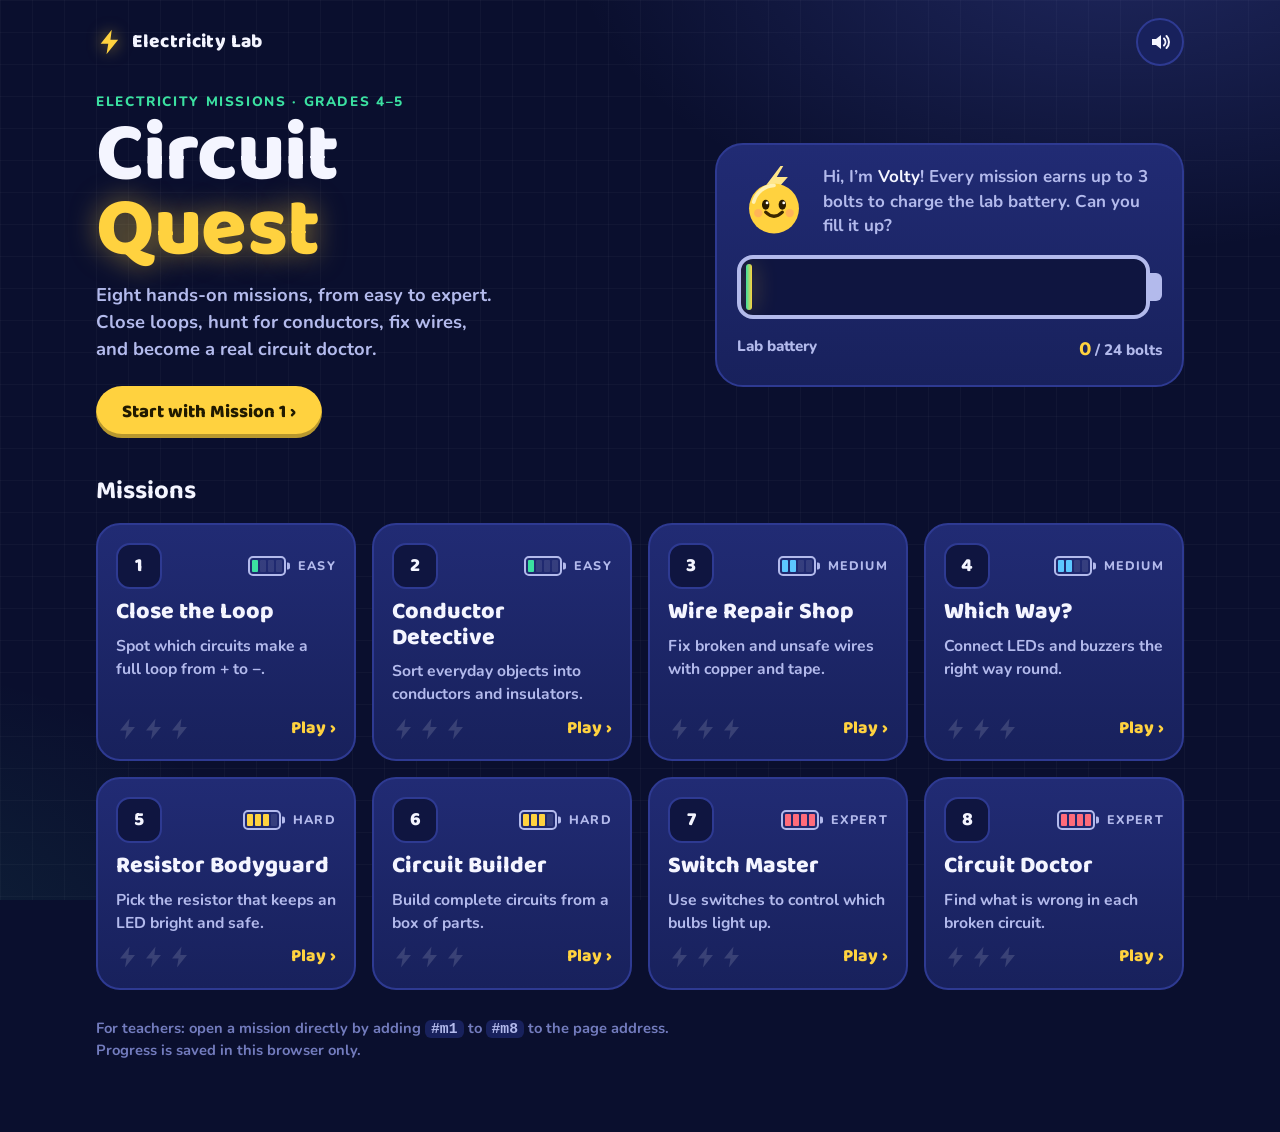
==== circuit-quest/index.html @ a2c15982 "Add Circuit Quest: 8 interactive electricity missions for grades 4-5 Self-contained HTML game that b" ====
<!DOCTYPE html>
<html lang="en">
<head>
<meta charset="UTF-8">
<meta name="viewport" content="width=device-width, initial-scale=1.0, viewport-fit=cover">
<title>Circuit Quest</title>
<link rel="preconnect" href="https://fonts.googleapis.com">
<link rel="preconnect" href="https://fonts.gstatic.com" crossorigin>
<link href="https://fonts.googleapis.com/css2?family=Baloo+2:wght@600;700;800&family=Nunito:wght@600;700;800&display=swap" rel="stylesheet">
<style>
:root{
  color-scheme:dark;
  --ink:#0A0F2E; --ink2:#0F1540; --stage:#121A4B; --panel:#18215C; --panel2:#212B74; --line:#2E3A92;
  --text:#F4F5FF; --soft:#B3BAEC; --dim:#737CBE;
  --volt:#FFD23F; --mint:#3BE0A1; --coral:#FF6B7A; --sky:#5CC8FF; --copper:#E4833F; --wire:#6477FF;
  --display:'Baloo 2','Trebuchet MS','Comic Sans MS',system-ui,sans-serif;
  --body:'Nunito','Trebuchet MS',system-ui,sans-serif;
}
*{box-sizing:border-box}
html,body{min-height:100%}
body{
  margin:0;color:var(--text);font-family:var(--body);font-size:17px;line-height:1.45;
  background-color:var(--ink);
  background-image:
    radial-gradient(900px 520px at 88% -8%, rgba(100,119,255,.24), transparent 62%),
    radial-gradient(760px 520px at -12% 108%, rgba(59,224,161,.10), transparent 60%),
    linear-gradient(rgba(255,255,255,.028) 1px, transparent 1px),
    linear-gradient(90deg, rgba(255,255,255,.028) 1px, transparent 1px);
  background-size:auto,auto,32px 32px,32px 32px;
  background-attachment:fixed;
  -webkit-tap-highlight-color:transparent;
}
a{color:inherit}
button{font:inherit}
.wrap{max-width:1120px;margin:0 auto;padding-inline:16px;padding-block:18px 56px}
:focus-visible{outline:3px solid var(--sky);outline-offset:3px}

/* ---------- buttons ---------- */
.btn{display:inline-flex;align-items:center;justify-content:center;gap:.4em;font-family:var(--display);font-weight:800;font-size:1.15rem;
  border:0;border-radius:999px;padding:.5em 1.4em;min-height:52px;cursor:pointer;text-decoration:none;
  background:var(--panel2);color:var(--text);box-shadow:inset 0 -4px 0 rgba(0,0,0,.28);transition:transform .12s ease, filter .12s}
.btn:hover{transform:translateY(-2px);filter:brightness(1.08)}
.btn:active{transform:translateY(1px)}
.btn:disabled{opacity:.45;cursor:default;transform:none}
.btn.primary{background:var(--volt);color:#211a00}
.btn.ghost{background:transparent;border:2px solid var(--line);box-shadow:none}
.btn.small{font-size:1rem;min-height:44px;padding:.35em 1.1em}
.iconbtn{flex:none;width:48px;height:48px;border-radius:50%;border:2px solid var(--line);background:var(--panel);color:var(--text);display:grid;place-items:center;cursor:pointer}
.iconbtn svg{width:24px;height:24px;fill:currentColor}

/* ---------- map ---------- */
.maphead{display:flex;align-items:center;justify-content:space-between;gap:12px}
.logo{display:flex;align-items:center;gap:8px;font-family:var(--display);font-weight:800;font-size:1.2rem;letter-spacing:.02em}
.logo svg{width:28px;height:28px;fill:var(--volt);filter:drop-shadow(0 0 8px rgba(255,210,63,.6))}
.hero{display:grid;grid-template-columns:1.25fr 1fr;gap:32px;align-items:center;padding-block:26px 34px}
.kicker{margin:0 0 6px;font-weight:800;font-size:.85rem;letter-spacing:.12em;text-transform:uppercase;color:var(--mint)}
.brand{font-family:var(--display);font-weight:800;font-size:clamp(3rem,8vw,5.2rem);line-height:.9;margin:0;letter-spacing:-.01em}
.brand .q{color:var(--volt);text-shadow:0 0 28px rgba(255,210,63,.5)}
.lede{color:var(--soft);font-size:1.15rem;max-width:36ch;margin:.8em 0 1.3em;font-weight:700}
.labcell{background:linear-gradient(180deg,var(--panel2),var(--panel));border:2px solid var(--line);border-radius:28px;padding:20px;display:flex;flex-direction:column;gap:16px}
.lc-top{display:flex;gap:12px;align-items:center}
.lc-top .volty{width:74px;height:74px;flex:none}
.lc-top p{margin:0;font-weight:700;color:var(--soft)}
.lc-top b{color:var(--text)}
.bigcell{display:flex;align-items:center}
.bc-body{flex:1;height:64px;border:4px solid var(--soft);border-radius:16px;padding:5px;position:relative;overflow:hidden;background:var(--ink2)}
.bc-fill{height:100%;border-radius:9px;background:linear-gradient(90deg,var(--mint),var(--volt));box-shadow:0 0 22px rgba(255,210,63,.45);min-width:6px;transition:width .8s ease}
.bc-ticks{position:absolute;inset:5px;background:repeating-linear-gradient(90deg,transparent 0 calc(100%/8 - 3px),var(--ink2) calc(100%/8 - 3px) calc(100%/8))}
.bc-nub{width:12px;height:28px;background:var(--soft);border-radius:0 6px 6px 0}
.bc-cap{display:flex;justify-content:space-between;font-weight:800;color:var(--soft);font-size:.95rem}
.bc-cap b{color:var(--volt);font-family:var(--display);font-size:1.3rem}
.sec{font-family:var(--display);font-size:1.6rem;margin:0 0 14px}
.missions{display:grid;grid-template-columns:repeat(auto-fill,minmax(240px,1fr));gap:16px}
.mcard{display:flex;flex-direction:column;gap:10px;padding:18px;border-radius:24px;background:linear-gradient(180deg,var(--panel2),var(--panel));
  border:2px solid var(--line);text-decoration:none;transition:transform .15s ease,border-color .15s}
.mcard:hover{transform:translateY(-4px);border-color:var(--volt)}
.mtop{display:flex;justify-content:space-between;align-items:center}
.mnum{font-family:var(--display);font-weight:800;font-size:1.2rem;width:46px;height:46px;border-radius:14px;display:grid;place-items:center;background:var(--ink2);border:2px solid var(--line)}
.mcard.done .mnum{background:var(--volt);color:#211a00;border-color:var(--volt);box-shadow:0 0 18px rgba(255,210,63,.5)}
.diff{display:flex;align-items:center;gap:8px;font-size:.78rem;font-weight:800;letter-spacing:.1em;text-transform:uppercase;color:var(--soft)}
.dbat{display:inline-flex;gap:2px;padding:2px;border:2px solid var(--soft);border-radius:5px;position:relative;margin-right:4px}
.dbat::after{content:"";position:absolute;right:-6px;top:50%;width:3px;height:7px;transform:translateY(-50%);background:var(--soft);border-radius:0 2px 2px 0}
.dbat i{width:6px;height:12px;border-radius:1px;background:rgba(255,255,255,.1)}
.dbat i.on{background:var(--dc)}
.mname{font-family:var(--display);font-weight:800;font-size:1.45rem;line-height:1.1;margin:0}
.mdesc{color:var(--soft);margin:0;font-size:.98rem;font-weight:700;flex:1}
.mfoot{display:flex;justify-content:space-between;align-items:center}
.bolts{display:flex;gap:2px}
.bolt{width:24px;height:24px;fill:rgba(255,255,255,.14)}
.bolt.on{fill:var(--volt);filter:drop-shadow(0 0 5px rgba(255,210,63,.6))}
.play{font-family:var(--display);font-weight:800;color:var(--volt);font-size:1.1rem}
.foot{color:var(--dim);font-weight:700;font-size:.92rem;margin-top:28px;max-width:70ch}
.foot code{color:var(--soft);background:var(--panel);padding:1px 6px;border-radius:6px}

/* ---------- level ---------- */
.lvhead{display:flex;align-items:center;gap:14px;flex-wrap:wrap}
.lvtitle{flex:1;min-width:180px}
.eyebrow{font-size:.78rem;font-weight:800;letter-spacing:.12em;text-transform:uppercase;color:var(--soft)}
.lvtitle h1{font-family:var(--display);font-size:clamp(1.6rem,4vw,2.3rem);margin:0;line-height:1.05}
.dots{display:flex;gap:6px;flex-wrap:wrap}
.dots i{width:14px;height:14px;border-radius:50%;background:var(--panel2);border:2px solid var(--line)}
.dots i.done{background:var(--mint);border-color:var(--mint)}
.dots i.now{background:var(--volt);border-color:var(--volt);box-shadow:0 0 10px rgba(255,210,63,.7)}
.goal{font-family:var(--display);font-size:clamp(1.12rem,2.6vw,1.38rem);font-weight:700;line-height:1.3;margin:16px 0 12px;text-wrap:balance}
.goal b{color:var(--volt)}
.goal-s{display:block;font-family:var(--body);font-size:.95rem;color:var(--soft);font-weight:700;margin-top:4px}
.stage{background:var(--stage);border:3px solid var(--line);border-radius:26px;overflow:hidden;position:relative;
  box-shadow:0 22px 50px rgba(0,0,0,.35);transition:border-color .25s}
.stage.good{border-color:var(--mint)} .stage.bad{border-color:var(--coral)} .stage.warn{border-color:var(--volt)}
.stage.bare{background:none;border:0;box-shadow:none;overflow:visible;border-radius:0}
svg.board{display:block;width:100%;height:auto;user-select:none;-webkit-user-select:none}
svg.board.drag{touch-action:none}
.talk{display:flex;gap:12px;align-items:center;margin-top:14px}
.talk .volty{flex:none;width:68px;height:68px}
.bubble{position:relative;flex:1;background:var(--panel);border:2px solid var(--line);border-radius:18px;padding:12px 16px;
  font-size:1.08rem;font-weight:700;min-height:58px;display:flex;align-items:center;transition:border-color .2s}
.bubble::before{content:"";position:absolute;left:-10px;top:50%;width:16px;height:16px;background:var(--panel);border-left:2px solid;border-bottom:2px solid;border-color:inherit;transform:translateY(-50%) rotate(45deg)}
.bubble.good{border-color:var(--mint)} .bubble.bad{border-color:var(--coral)} .bubble.warn{border-color:var(--volt)}
.tray{display:flex;flex-wrap:wrap;gap:12px;justify-content:center;margin-top:14px}
.tray:empty,.actions:empty{display:none}
.part{touch-action:none;display:flex;flex-direction:column;align-items:center;gap:6px;padding:8px 8px 10px;border-radius:20px;border:3px solid var(--line);
  background:var(--panel);color:var(--text);cursor:grab;transition:transform .12s,border-color .12s;width:136px}
.part:hover{transform:translateY(-3px);border-color:var(--soft)}
.part.sel{border-color:var(--volt);box-shadow:0 0 0 4px rgba(255,210,63,.25)}
.part.lifted{opacity:.3}
.part .icon{display:block;width:116px;height:92px;background:var(--stage);border-radius:14px}
.part .icon svg{width:100%;height:100%;display:block}
.pname{font-family:var(--display);font-weight:800;font-size:1rem;line-height:1.1;text-align:center}
.pname small{display:block;font-family:var(--body);font-size:.78rem;color:var(--soft);font-weight:700;margin-top:2px}
.part.tool{width:170px}
.part.tool .icon{width:150px}
.drag-ghost{position:fixed;left:0;top:0;margin:0;z-index:50;pointer-events:none;transform:scale(1.06) rotate(-3deg);filter:drop-shadow(0 14px 22px rgba(0,0,0,.5));opacity:.95}
.actions{display:flex;gap:12px;justify-content:center;flex-wrap:wrap;margin-top:16px}
.traynote{color:var(--soft);font-weight:700;margin:0}

/* mission 1 cards */
.cards{display:grid;gap:14px;grid-template-columns:repeat(4,1fr)}
.cards.six{grid-template-columns:repeat(3,1fr)}
.ccard{position:relative;display:flex;flex-direction:column;gap:2px;padding:6px 6px 10px;background:var(--stage);border:3px solid var(--line);border-radius:22px;color:var(--text);cursor:pointer;text-align:center;transition:transform .12s,border-color .15s}
.ccard:hover:not(:disabled){transform:translateY(-3px)}
.ccard:disabled{cursor:default}
.ccard.picked{border-color:var(--volt);box-shadow:0 0 0 4px rgba(255,210,63,.18)}
.ccard.right{border-color:var(--mint)} .ccard.wrong{border-color:var(--coral)} .ccard.missed{border-color:var(--volt);border-style:dashed}
.cnum{position:absolute;left:10px;top:8px;font-family:var(--display);font-weight:800;width:32px;height:32px;border-radius:10px;display:grid;place-items:center;background:var(--panel2);font-size:1rem}
.ccard.picked .cnum{background:var(--volt);color:#211a00}
.cap{font-weight:800;font-size:.95rem;line-height:1.25;min-height:2.5em;padding:0 8px;color:var(--soft)}
.ccard.right .cap b{color:var(--mint)} .ccard.wrong .cap b{color:var(--coral)} .ccard.missed .cap b{color:var(--volt)}
@media (max-width:760px){.cards,.cards.six{grid-template-columns:repeat(2,1fr)}}

/* mission 2 */
.det{display:grid;grid-template-columns:1fr 1.25fr 1fr;gap:16px;align-items:stretch}
.det-mid{display:flex;flex-direction:column;align-items:center;gap:12px}
.bin{border-radius:26px;border:3px dashed;min-height:280px;display:flex;flex-direction:column;align-items:center;gap:4px;padding:18px 12px;color:var(--text);cursor:pointer;transition:transform .15s, background .15s}
.bin.cond{border-color:var(--mint);background:rgba(59,224,161,.07)}
.bin.ins{border-color:var(--coral);background:rgba(255,107,122,.07)}
.bin.over,.bin:hover{transform:scale(1.03)}
.bin.cond.over{background:rgba(59,224,161,.18)} .bin.ins.over{background:rgba(255,107,122,.18)}
.bin-h{font-family:var(--display);font-weight:800;font-size:1.6rem;line-height:1.1}
.bin.cond .bin-h{color:var(--mint)} .bin.ins .bin-h{color:var(--coral)}
.bin-s{color:var(--soft);font-weight:800;font-size:.95rem}
.bin-items{display:flex;flex-wrap:wrap;gap:6px;justify-content:center;font-size:1.9rem;margin-top:auto;padding-top:12px}
.tester{width:100%;max-width:360px;background:var(--stage);border:3px solid var(--line);border-radius:22px;overflow:hidden;transition:border-color .15s}
.tester.over{border-color:var(--volt)}
.token{touch-action:none;cursor:grab;background:var(--panel2);border:3px solid var(--volt);border-radius:24px;padding:8px 26px 12px;display:flex;flex-direction:column;align-items:center;color:var(--text);box-shadow:0 12px 26px rgba(0,0,0,.35);min-width:180px}
.token .te{font-size:4rem;line-height:1.15}
.token .tn{font-family:var(--display);font-weight:800;font-size:1.25rem}
.token.shake{animation:shake .45s}
.token.lifted{opacity:.3}
@media (max-width:760px){.det{grid-template-columns:1fr 1fr}.det-mid{grid-column:1/-1;order:-1}.bin{min-height:170px}}

/* mission 8 */
.opts{display:grid;grid-template-columns:repeat(auto-fit,minmax(200px,1fr));gap:10px;width:100%}
.opt{min-height:56px;border-radius:16px;border:2px solid var(--line);background:var(--panel);color:var(--text);font-family:var(--display);font-weight:700;font-size:1.05rem;cursor:pointer;padding:8px 14px;text-align:left;transition:border-color .15s, transform .12s}
.opt:hover:not(:disabled){border-color:var(--volt);transform:translateY(-2px)}
.opt:disabled{cursor:default}
.opt.wrong{border-color:var(--coral);opacity:.55;text-decoration:line-through}
.opt.right{border-color:var(--mint);background:rgba(59,224,161,.15)}

/* win overlay */
.overlay{position:fixed;inset:0;z-index:40;background:rgba(6,9,30,.72);backdrop-filter:blur(6px);display:grid;place-items:center;padding:16px}
.wincard{background:linear-gradient(180deg,var(--panel2),var(--panel));border:3px solid var(--volt);border-radius:30px;padding:26px 24px;max-width:440px;width:100%;text-align:center;box-shadow:0 0 60px rgba(255,210,63,.25);animation:popin .45s cubic-bezier(.2,1.6,.4,1)}
.wincard .volty{width:96px;height:96px}
.wincard h2{font-family:var(--display);font-size:2.2rem;margin:4px 0 6px;line-height:1}
.wincard p{color:var(--soft);font-weight:700;margin:10px 0 0}
.winbolts{display:flex;justify-content:center;gap:8px}
.winbolts .bolt{width:52px;height:52px}
.winbolts .bolt.on{animation:popin .5s both}
.winbolts .bolt:nth-child(2){animation-delay:.15s}.winbolts .bolt:nth-child(3){animation-delay:.3s}
#confetti{position:fixed;inset:0;width:100%;height:100%;pointer-events:none;z-index:60}

/* mascot */
.volty{animation:bob 3.2s ease-in-out infinite}

/* ---------- SVG parts ---------- */
.w-out{fill:none;stroke:#060920;stroke-width:17;stroke-linecap:round;stroke-linejoin:round}
.w-in{fill:none;stroke:var(--wire);stroke-width:10;stroke-linecap:round;stroke-linejoin:round}
.w-red{fill:none;stroke:#FF4D64;stroke-width:10;stroke-linecap:round;stroke-linejoin:round}
.w-blue{fill:none;stroke:#3FA9FF;stroke-width:10;stroke-linecap:round;stroke-linejoin:round}
.flow{fill:none;stroke:#FFF0A8;stroke-width:5;stroke-linecap:round;stroke-dasharray:1 23;animation:flow .8s linear infinite}
.flow.rev{animation-direction:reverse}
.cut{fill:var(--stage)}
.joint{fill:#D5D9F2}
.leg{fill:none;stroke:#D5D9F2;stroke-width:4.5;stroke-linecap:round;stroke-linejoin:round}
.leg.big{stroke-width:9}
.holder{fill:#394282;stroke:#5463C4;stroke-width:2}
.screw{fill:#B9BDD8}
.glass{fill:rgba(255,255,255,.07);stroke:rgba(255,255,255,.55);stroke-width:2.5}
.glass.lit{stroke:#fff}
.fil{fill:none;stroke:#7D82A8;stroke-width:2.5;stroke-linejoin:round}
.fil.lit{stroke:#fff}
.bat-body{fill:#262F78;stroke:#4B58BD;stroke-width:3}
.bt-p{font:800 26px var(--display);fill:#2a2000}
.bt-m{font:800 30px var(--display);fill:var(--sky)}
.bt-v{font:800 17px var(--display);fill:#fff}
.res{fill:#EAD3A8;stroke:#B8976A;stroke-width:2.5}
.shield{fill:var(--mint);stroke:#0d5a3f;stroke-width:1.5}
.sw-base{fill:#232B6E;stroke:#3F4AA6;stroke-width:2}
.lever{stroke:#E8EBFF;stroke-width:7;stroke-linecap:round}
.knob{fill:var(--coral)}
.tip{fill:var(--copper)}
.socket{fill:rgba(255,210,63,.06);stroke:var(--volt);stroke-width:3;stroke-dasharray:8 7;animation:pulse 1.6s ease-in-out infinite}
.socket-q{font:800 28px var(--display);fill:var(--volt)}
.socket-q.sm{font-size:17px}
.probe-e{font-size:40px}
.hit{fill:transparent;transition:fill .15s}
.slot.tap{cursor:pointer}
.slot.tap:hover .hit,.hit.over{fill:rgba(255,210,63,.13)}
.ring{fill:none;stroke:var(--coral);stroke-width:5;animation:ringp 1s ease-in-out infinite}
.ring.good{stroke:var(--mint)}
.sparks path{fill:none;stroke:#FFE58A;stroke-width:3.5;stroke-linejoin:round;stroke-linecap:round;animation:flick .16s steps(2) infinite}
.sparks path:nth-child(2){animation-delay:.08s}
.smoke circle{fill:rgba(170,170,190,.5);animation:smoke 1.8s ease-out infinite}
.smoke circle:nth-child(2){animation-delay:.6s}.smoke circle:nth-child(3){animation-delay:1.2s}
.waves path{fill:none;stroke:var(--sky);stroke-width:4;stroke-linecap:round;animation:wave .8s ease-out infinite}
.waves path:nth-child(2){animation-delay:.25s}.waves path:nth-child(3){animation-delay:.5s}
.legtxt{font:800 22px var(--display);fill:var(--soft)}
.pad{fill:rgba(255,255,255,.05);stroke:rgba(255,255,255,.55);stroke-width:3;stroke-dasharray:6 6;animation:pulse 1.4s ease-in-out infinite}
.wend{stroke:#fff;stroke-width:4;cursor:grab}
.wend.red{fill:#FF4D64} .wend.blue{fill:#3FA9FF}
.wend.idle{animation:pulse 1.2s ease-in-out infinite}
.flipb{cursor:pointer}
.flipc{fill:var(--volt);stroke:#211a00;stroke-width:2}
.flipi{fill:none;stroke:#211a00;stroke-width:2.6;stroke-linecap:round;stroke-linejoin:round}
.tag-t{font:800 17px var(--display);fill:#141a40}
.swl{font:800 16px var(--display);fill:var(--soft)}
.swg{cursor:pointer}
.swg:hover .hit{fill:rgba(255,210,63,.13)}
.g-t{font:800 17px var(--display);fill:var(--soft)}
.g-l{font:800 15px var(--display)}
.needle{stroke:#fff;stroke-width:6;stroke-linecap:round}
.plus-mark{font:800 34px var(--display);fill:#FF4D64}

@keyframes flow{to{stroke-dashoffset:-24}}
@keyframes pulse{50%{opacity:.45}}
@keyframes ringp{50%{stroke-opacity:.25}}
@keyframes flick{50%{opacity:.15}}
@keyframes smoke{from{transform:translateY(0);opacity:.9}to{transform:translateY(-34px);opacity:0}}
@keyframes wave{from{opacity:1}to{opacity:.05}}
@keyframes bob{50%{transform:translateY(-4px)}}
@keyframes shake{20%,60%{transform:translateX(-9px)}40%,80%{transform:translateX(9px)}}
@keyframes popin{from{transform:scale(.6);opacity:0}to{transform:scale(1);opacity:1}}
@media (prefers-reduced-motion: reduce){
  .volty,.socket,.pad,.wend.idle,.ring,.sparks path,.smoke circle,.waves path{animation:none}
  .flow{animation-duration:3s!important}
  .wincard,.winbolts .bolt.on{animation:none}
}
@media (max-width:760px){
  .hero{grid-template-columns:1fr;gap:22px}
  .talk .volty{width:54px;height:54px}
  .bubble{font-size:1rem}
  .part{width:118px}.part .icon{width:98px;height:78px}
  .part.tool{width:150px}.part.tool .icon{width:130px}
}
</style>
</head>
<body>
<div id="app"></div>
<canvas id="confetti" aria-hidden="true"></canvas>
<script>
(() => {
'use strict';
const $ = (s, r = document) => r.querySelector(s);
const $$ = (s, r = document) => [...r.querySelectorAll(s)];
const app = $('#app');
const shuffle = a => { a = a.slice(); for (let i = a.length - 1; i > 0; i--) { const j = Math.random() * (i + 1) | 0; [a[i], a[j]] = [a[j], a[i]]; } return a; };
const clone = o => JSON.parse(JSON.stringify(o));

/* ================= storage ================= */
const Store = {
  key: 'circuitQuest.v1',
  get() { try { return JSON.parse(localStorage.getItem(this.key)) || {}; } catch (e) { return {}; } },
  set(d) { try { localStorage.setItem(this.key, JSON.stringify(d)); } catch (e) {} }
};
const getStars = () => Store.get().stars || {};
function saveStars(n, s) { const d = Store.get(); d.stars = d.stars || {}; d.stars[n] = Math.max(d.stars[n] || 0, s); Store.set(d); }

/* ================= sound ================= */
const Snd = {
  ctx: null, muted: !!Store.get().muted,
  ac() {
    if (this.muted) return null;
    if (!this.ctx) { try { this.ctx = new (window.AudioContext || window.webkitAudioContext)(); } catch (e) { return null; } }
    if (this.ctx.state === 'suspended') this.ctx.resume();
    return this.ctx;
  },
  tone(f, d, { type = 'sine', v = .12, at = 0, to = null } = {}) {
    const c = this.ac(); if (!c) return;
    const t = c.currentTime + at, o = c.createOscillator(), g = c.createGain();
    o.type = type; o.frequency.setValueAtTime(f, t);
    if (to) o.frequency.exponentialRampToValueAtTime(to, t + d);
    g.gain.setValueAtTime(.0001, t); g.gain.exponentialRampToValueAtTime(v, t + .015); g.gain.exponentialRampToValueAtTime(.0001, t + d);
    o.connect(g).connect(c.destination); o.start(t); o.stop(t + d + .05);
  },
  noise(d, v = .2) {
    const c = this.ac(); if (!c) return;
    const len = c.sampleRate * d | 0, buf = c.createBuffer(1, len, c.sampleRate), ch = buf.getChannelData(0);
    for (let i = 0; i < len; i++) ch[i] = (Math.random() * 2 - 1) * (1 - i / len) ** 2;
    const s = c.createBufferSource(), g = c.createGain(); s.buffer = buf; g.gain.value = v; s.connect(g).connect(c.destination); s.start();
  }
};
function sfx(n) {
  switch (n) {
    case 'tap': Snd.tone(660, .08, { type: 'triangle', v: .08 }); break;
    case 'pick': Snd.tone(520, .1, { type: 'triangle', v: .08, to: 780 }); break;
    case 'drop': Snd.tone(320, .12, { type: 'triangle', v: .1, to: 190 }); break;
    case 'click': Snd.tone(1400, .035, { type: 'square', v: .05 }); break;
    case 'good': [523, 659, 784].forEach((f, i) => Snd.tone(f, .18, { type: 'triangle', v: .12, at: i * .09 })); break;
    case 'bad': Snd.tone(220, .28, { type: 'sawtooth', v: .06, to: 140 }); break;
    case 'on': Snd.tone(440, .22, { v: .1, to: 880 }); break;
    case 'pop': Snd.noise(.4, .35); Snd.tone(170, .3, { type: 'square', v: .08, to: 50 }); break;
    case 'zap': Snd.noise(.09, .12); break;
    case 'buzz': for (let i = 0; i < 3; i++) Snd.tone(1150, .18, { type: 'square', v: .04, at: i * .28 }); break;
    case 'win': [523, 659, 784, 1047].forEach((f, i) => Snd.tone(f, .3, { type: 'triangle', v: .13, at: i * .12 })); Snd.tone(1047, .6, { v: .08, at: .5 }); break;
  }
}

/* ================= confetti ================= */
function confetti() {
  if (matchMedia('(prefers-reduced-motion: reduce)').matches) return;
  const cv = $('#confetti'), c = cv.getContext('2d'), dpr = devicePixelRatio || 1, W = innerWidth, H = innerHeight;
  cv.width = W * dpr; cv.height = H * dpr; c.setTransform(dpr, 0, 0, dpr, 0, 0);
  const cols = ['#FFD23F', '#3BE0A1', '#5CC8FF', '#FF6B7A', '#FFFFFF'];
  const ps = Array.from({ length: 160 }, () => ({ x: W / 2 + (Math.random() - .5) * 240, y: H * .4, vx: (Math.random() - .5) * 16, vy: -Math.random() * 15 - 5, r: Math.random() * 7 + 5, c: cols[Math.random() * 5 | 0], rot: Math.random() * 6, vr: (Math.random() - .5) * .3 }));
  const t0 = performance.now();
  (function f(t) {
    c.clearRect(0, 0, W, H);
    ps.forEach(p => { p.vy += .35; p.vx *= .99; p.x += p.vx; p.y += p.vy; p.rot += p.vr; c.save(); c.translate(p.x, p.y); c.rotate(p.rot); c.fillStyle = p.c; c.fillRect(-p.r / 2, -p.r / 4, p.r, p.r / 2); c.restore(); });
    if (t - t0 < 3200) requestAnimationFrame(f); else c.clearRect(0, 0, W, H);
  })(t0);
}

/* ================= icons & mascot ================= */
const BOLT = on => `<svg viewBox="0 0 24 24" class="bolt${on ? ' on' : ''}" aria-hidden="true"><path d="M13.5 1.5 4 13.5h6.5L9 22.5l10-12.5h-6.6z"/></svg>`;
const SPK_ON = '<svg viewBox="0 0 24 24" aria-hidden="true"><path d="M4 9h4l5-4v14l-5-4H4z"/><path d="M16 8.5a5 5 0 0 1 0 7M18.5 6a8.5 8.5 0 0 1 0 12" fill="none" stroke="currentColor" stroke-width="2" stroke-linecap="round"/></svg>';
const SPK_OFF = '<svg viewBox="0 0 24 24" aria-hidden="true"><path d="M4 9h4l5-4v14l-5-4H4z"/><path d="M16.5 9.5l5 5M21.5 9.5l-5 5" fill="none" stroke="currentColor" stroke-width="2" stroke-linecap="round"/></svg>';
const soundBtn = () => `<button class="iconbtn" data-snd aria-label="${Snd.muted ? 'Turn sound on' : 'Turn sound off'}">${Snd.muted ? SPK_OFF : SPK_ON}</button>`;

function volty(mood = 'happy') {
  const mouth = {
    happy: '<path d="M31 51 Q40 60 49 51" stroke="#3a2600" stroke-width="3.5" fill="none" stroke-linecap="round"/>',
    think: '<path d="M34 54 H46" stroke="#3a2600" stroke-width="3.5" stroke-linecap="round"/>',
    oops: '<path d="M30 56 q5 -5 10 0 t10 0" stroke="#3a2600" stroke-width="3.5" fill="none" stroke-linecap="round"/>',
    wow: '<ellipse cx="40" cy="54" rx="6" ry="7" fill="#3a2600"/>'
  }[mood] || '';
  const eyeY = mood === 'think' ? 40 : 43;
  return `<svg class="volty" viewBox="0 0 80 80" aria-hidden="true">
    <path d="M47 1 L29 25 H40 L33 38 L55 13 H43 L50 1 Z" fill="#FFE68A"/>
    <circle cx="40" cy="47" r="27" fill="#FFD23F"/>
    <path d="M18 40 A24 24 0 0 1 40 22" stroke="#FFF1B3" stroke-width="4" fill="none" stroke-linecap="round"/>
    <ellipse cx="31" cy="${eyeY}" rx="4" ry="5.5" fill="#2a1c00"/><ellipse cx="49" cy="${eyeY}" rx="4" ry="5.5" fill="#2a1c00"/>
    <circle cx="32.5" cy="${eyeY - 2}" r="1.5" fill="#fff"/><circle cx="50.5" cy="${eyeY - 2}" r="1.5" fill="#fff"/>
    <circle cx="23" cy="52" r="4.5" fill="#FF9A6B" opacity=".55"/><circle cx="57" cy="52" r="4.5" fill="#FF9A6B" opacity=".55"/>
    ${mouth}</svg>`;
}

/* ================= SVG circuit parts ================= */
const DEFS = `<defs>
 <radialGradient id="gY"><stop offset="0" stop-color="#FFF7CF" stop-opacity=".95"/><stop offset=".35" stop-color="#FFD23F" stop-opacity=".5"/><stop offset="1" stop-color="#FFD23F" stop-opacity="0"/></radialGradient>
 <radialGradient id="gR"><stop offset="0" stop-color="#FFE0E4" stop-opacity=".95"/><stop offset=".35" stop-color="#FF4D64" stop-opacity=".5"/><stop offset="1" stop-color="#FF4D64" stop-opacity="0"/></radialGradient>
 <radialGradient id="gG"><stop offset="0" stop-color="#DDFFF1" stop-opacity=".95"/><stop offset=".35" stop-color="#3BE0A1" stop-opacity=".5"/><stop offset="1" stop-color="#3BE0A1" stop-opacity="0"/></radialGradient>
</defs>`;
const LEDC = {
  red: { on: '#FF4D64', off: 'rgba(255,77,100,.28)', rim: '#B8324A', g: 'gR' },
  green: { on: '#3BE0A1', off: 'rgba(59,224,161,.25)', rim: '#1F9E70', g: 'gG' },
  yellow: { on: '#FFD23F', off: 'rgba(255,210,63,.25)', rim: '#B8921C', g: 'gY' }
};
const cut = (x1, x2, h = 20) => `<rect class="cut" x="${x1}" y="${-h / 2}" width="${x2 - x1}" height="${h}"/>`;
// Content that stays upright however the part is rotated or flipped
const upr = (x, y, inner, s) => `<g transform="translate(${x} ${y}) scale(${s.d || 1} 1) rotate(${-(s.a || 0)})">${inner}</g>`;
const lbl = (x, y, t, cls, s) => upr(x, y, `<text class="${cls}" text-anchor="middle" dominant-baseline="central">${t}</text>`, s);
const SMOKE = '<g class="smoke"><circle cx="-6" cy="-70" r="9"/><circle cx="8" cy="-78" r="12"/><circle cx="-2" cy="-90" r="14"/></g>';
const SPARKS = '<g class="sparks"><path d="M-22 -8 l-6 -14 l9 3 l-5 -15"/><path d="M8 -8 l6 -13 l-9 1 l7 -15"/><path d="M-6 8 l-5 13 l9 -3 l-4 13"/></g>';
const wirePath = d => `<path class="w-out" d="${d}"/><path class="w-in" d="${d}"/>`;

const PART = {
  wire: () => '',
  battery(p, s) {
    const v = p.volts || ({ 1: '3V', 2: '6V', 3: '9V' })[p.level || 1];
    let x = '';
    if (p.conn === 'looseNeg') x = cut(-76, -46) + wirePath('M-76 0 C-62 0 -62 24 -54 30') + '<circle cx="-54" cy="30" r="6" class="tip"/>';
    if (p.conn === 'loosePos') x = cut(46, 76) + wirePath('M76 0 C62 0 62 24 54 30') + '<circle cx="54" cy="30" r="6" class="tip"/>';
    if (p.conn === 'bothPos') x = cut(-76, -46) + wirePath('M-76 0 V44 H64 V6');
    if (p.conn === 'bothNeg') x = cut(46, 76) + wirePath('M76 0 V44 H-64 V6');
    return x + `<rect x="-46" y="-26" width="86" height="52" rx="12" class="bat-body"/>
      <path d="M16 -26 H28 a12 12 0 0 1 12 12 V14 a12 12 0 0 1 -12 12 H16 Z" fill="#FFD23F"/>
      <rect x="40" y="-11" width="8" height="22" rx="3" fill="#FFD23F"/>` +
      lbl(28, 1, '+', 'bt-p', s) + lbl(-33, 1, '−', 'bt-m', s) + lbl(-8, 1, v, 'bt-v', s);
  },
  bulb(p, s) {
    const on = s.on, b = s.bright ?? 1;
    return cut(-20, 20) + (on ? `<circle cx="0" cy="-52" r="${46 + 40 * b}" fill="url(#gY)" opacity="${.3 + .7 * b}"/>` : '') +
      `<rect x="-26" y="-12" width="52" height="22" rx="8" class="holder"/>
       <circle cx="-18" cy="0" r="4" class="joint"/><circle cx="18" cy="0" r="4" class="joint"/>
       <path d="M-13 -12 V-25 H13 V-12 Z" class="screw"/><path d="M-13 -16 H13 M-13 -21 H13" stroke="#8C90AE" stroke-width="1.5"/>
       <path d="M-13 -25 C-13 -33 -28 -38 -28 -54 A28 28 0 1 1 28 -54 C28 -38 13 -33 13 -25 Z" class="glass${on ? ' lit' : ''}"${on ? ` style="fill:rgba(255,236,150,${.35 + .6 * b})"` : ''}/>
       <path d="M-7 -25 L-6 -50 Q0 -60 6 -50 L7 -25" class="fil${on ? ' lit' : ''}"/>`;
  },
  bulbC(p, s) { // centred bulb used in the switch circuits
    const on = s.on, b = s.bright ?? 1;
    return cut(-30, 30) + (on ? `<circle r="${40 + 44 * b}" fill="url(#gY)" opacity="${.25 + .75 * b}"/>` : '') +
      `<circle r="28" class="glass${on ? ' lit' : ''}"${on ? ` style="fill:rgba(255,236,150,${.3 + .65 * b})"` : ''}/>
       <path d="M-30 0 H-13 M30 0 H13" stroke="#8C90AE" stroke-width="4"/>
       <path d="M-13 0 q3 -10 6.5 0 t6.5 0 t6.5 0 t6.5 0" class="fil${on ? ' lit' : ''}"/>`;
  },
  led(p, s) {
    const c = LEDC[p.color || 'red'], burnt = s.burnt, on = s.on && !burnt, b = s.bright ?? 1;
    return cut(-10, 10) + (on ? `<circle cx="0" cy="-44" r="${34 + 50 * b}" fill="url(#${c.g})" opacity="${.2 + .8 * b}"/>` : '') +
      `<path d="M-10 -26 V30 l-6 8" class="leg"/><path d="M10 -26 V13" class="leg"/>
       <circle cx="-10" cy="0" r="5" class="joint"/><circle cx="10" cy="0" r="5" class="joint"/>
       <rect x="-22" y="-32" width="44" height="8" rx="3" fill="${burnt ? '#3a3a48' : c.rim}"/>
       <path d="M-17 -32 V-54 A17 17 0 0 1 17 -54 V-32 Z" fill="${burnt ? '#2f2f3a' : on ? c.on : c.off}" stroke="${burnt ? '#555' : on ? '#fff' : c.rim}" stroke-width="2.5"${on && b < .5 ? ` fill-opacity="${.35 + b}"` : ''}/>
       <path d="M-9 -36 V-53 A9 9 0 0 1 -3 -61" stroke="rgba(255,255,255,.55)" stroke-width="3" fill="none" stroke-linecap="round"/>` +
      (burnt ? '<path d="M-6 -62 l6 10 l-5 6 l7 9" stroke="#0b0b10" stroke-width="2.5" fill="none"/>' + SMOKE : '');
  },
  buzzer(p, s) {
    const on = s.on;
    return cut(-10, 10) + `<path d="M-10 0 V-22" stroke="#FF4D64" stroke-width="6" stroke-linecap="round"/>
      <path d="M10 0 V-22" stroke="#0b0b10" stroke-width="6" stroke-linecap="round"/>
      <circle cx="-10" cy="0" r="5" class="joint"/><circle cx="10" cy="0" r="5" class="joint"/>
      <circle cx="0" cy="-46" r="27" fill="#1d1d27" stroke="#4a4a5c" stroke-width="3"/><circle cx="0" cy="-46" r="7" fill="#07070b"/>` +
      lbl(-15, -52, '+', 'plus-mark', s) +
      (on ? '<g class="waves"><path d="M-18 -82 q18 -12 36 0"/><path d="M-26 -93 q26 -16 52 0"/><path d="M-34 -104 q34 -20 68 0"/></g>' : '');
  },
  resistor(p, s) {
    const n = p.strength ?? 1; let sh = '';
    for (let i = 0; i < n; i++) sh += `<path transform="translate(${(i - (n - 1) / 2) * 22} 0)" d="M0 -10 L9 -6.5 V1 C9 6.5 4.5 9.5 0 11 C-4.5 9.5 -9 6.5 -9 1 V-6.5 Z" class="shield"/>`;
    return `<rect x="-32" y="-13" width="64" height="26" rx="13" class="res"/>
      <rect x="-19" y="-13" width="6" height="26" fill="#7A4A21"/><rect x="-8" y="-13" width="6" height="26" fill="#1a1a1a"/>
      <rect x="3" y="-13" width="6" height="26" fill="${['#1a1a1a', '#8B4513', '#E0433A', '#F08A24'][n] || '#E0433A'}"/><rect x="14" y="-13" width="5" height="26" fill="#D4AF37"/>` +
      upr(0, -35, sh, s);
  },
  switch(p) {
    return cut(-32, 32) + `<rect x="-44" y="-15" width="88" height="30" rx="15" class="sw-base"/>
      <circle cx="-26" cy="0" r="7" class="joint"/><circle cx="26" cy="0" r="7" class="joint"/>` +
      (p.closed ? '<path d="M-26 0 L26 0" class="lever"/><circle cx="26" cy="0" r="9" class="knob"/>'
                : '<path d="M-26 0 L12 -34" class="lever"/><circle cx="12" cy="-34" r="9" class="knob"/>');
  },
  gap: () => cut(-34, 34) + '<rect x="-34" y="-6" width="10" height="12" rx="3" class="tip"/><rect x="24" y="-6" width="10" height="12" rx="3" class="tip"/>',
  wood: () => cut(-44, 44) + `<rect x="-46" y="-14" width="92" height="28" rx="7" fill="#C98B4E" stroke="#8A5A2B" stroke-width="3"/>
      <path d="M-36 -5 q20 -5 40 0 t30 0 M-38 6 q24 5 46 0 t26 -2" stroke="#8A5A2B" stroke-width="2" fill="none"/>`,
  plastic: () => cut(-44, 44) + `<rect x="-46" y="-12" width="92" height="24" rx="12" fill="#7BD3F7" stroke="#3B9FD0" stroke-width="3"/>
      <path d="M-28 -10 l-8 20 M-10 -10 l-8 20 M8 -10 l-8 20 M26 -10 l-8 20 M40 -8 l-6 16" stroke="#fff" stroke-opacity=".75" stroke-width="6"/>`,
  eraser: () => cut(-42, 42) + `<rect x="-42" y="-14" width="84" height="28" rx="6" fill="#FF9BB3" stroke="#D86B88" stroke-width="3"/>
      <path d="M-4 -14 H36 a6 6 0 0 1 6 6 V8 a6 6 0 0 1 -6 6 H-4 Z" fill="#4E7BFF"/>`,
  patch: () => cut(-46, 46) + `<path d="M-40 0 H40" stroke="#060920" stroke-width="17" stroke-linecap="round"/>
      <path d="M-40 0 H40" stroke="#8C9BFF" stroke-width="10" stroke-linecap="round"/>
      <rect x="-50" y="-11" width="12" height="22" rx="4" fill="#B9BDD8"/><rect x="38" y="-11" width="12" height="22" rx="4" fill="#B9BDD8"/>`,
  bare: (p, s) => cut(-38, 38) + `<rect x="-40" y="-5" width="80" height="10" rx="3" fill="#E4833F"/>
      <path d="M-38 -2 H38 M-38 2 H38" stroke="#F7B27A" stroke-width="1.2"/>
      <path d="M-38 -9 l-5 4 l5 3 l-5 3 l5 4 M38 -9 l5 4 l-5 3 l5 3 l-5 4" stroke="#6477FF" stroke-width="3" fill="none"/>` + (s.flowing ? SPARKS : ''),
  taped: () => `<rect x="-34" y="-12" width="68" height="24" rx="5" fill="#1B1B24" stroke="#343444" stroke-width="2"/>
      <path d="M-24 -12 l-6 24 M-10 -12 l-6 24 M4 -12 l-6 24 M18 -12 l-6 24 M32 -12 l-6 24" stroke="#343444" stroke-width="3"/>`,
  empty: (p, s) => cut(-44, 44) + '<rect x="-50" y="-32" width="100" height="64" rx="16" class="socket"/>' + lbl(0, 1, '?', 'socket-q', s),
  probe: (p, s) => cut(-36, 36) + '<circle r="34" class="socket"/>' + (p.item ? lbl(0, 3, p.item, 'probe-e', s) : lbl(0, 1, 'test', 'socket-q sm', s)),
  wiggle(p, s) {
    const d = 'M-100 0 C-80 0 -80 40 -60 40 S-40 -34 -20 -34 S0 40 20 40 S40 -34 60 -34 S80 0 100 0';
    return cut(-100, 100) + wirePath(d) + (s.flowing ? `<path class="flow${s.rev ? ' rev' : ''}" d="${d}"/>` : '');
  }
};
const TALL = ['bulb', 'led', 'buzzer'];

/* ================= loop circuits: geometry, logic, drawing ================= */
function geom(b) {
  const { x0, y0, x1, y1 } = b, r = 28;
  return {
    path: `M${x0 + r} ${y0}H${x1 - r}A${r} ${r} 0 0 1 ${x1} ${y0 + r}V${y1 - r}A${r} ${r} 0 0 1 ${x1 - r} ${y1}H${x0 + r}A${r} ${r} 0 0 1 ${x0} ${y1 - r}V${y0 + r}A${r} ${r} 0 0 1 ${x0 + r} ${y0}Z`,
    // edges are walked clockwise: top → right, right ↓, bottom ←, left ↑
    at(e, f) {
      if (e === 'T') return { x: x0 + (x1 - x0) * f, y: y0, a: 0 };
      if (e === 'R') return { x: x1, y: y0 + (y1 - y0) * f, a: 90 };
      if (e === 'B') return { x: x1 - (x1 - x0) * f, y: y1, a: 180 };
      return { x: x0, y: y1 - (y1 - y0) * f, a: 270 };
    }
  };
}
const BAT = (o = {}) => Object.assign({ type: 'battery', edge: 'L', f: .5, dir: 1 }, o);
const INSULATORS = ['wood', 'plastic', 'eraser'];

// What happens when this loop is powered?  dir = +1 means current runs clockwise.
function evalLoop(slots) {
  const r = { status: 'works', culprit: -1, bright: 1, burnt: [], dir: 1 };
  const bi = slots.findIndex(p => p.type === 'battery');
  if (bi < 0) return { ...r, status: 'nopower' };
  const bat = slots[bi]; r.dir = bat.dir || 1;
  if (bat.conn && bat.conn !== 'both') return { ...r, status: 'open', culprit: bi };
  for (let i = 0; i < slots.length; i++) {
    const p = slots[i];
    if (p.type === 'empty' || (p.type === 'probe' && !p.item)) return { ...r, status: 'empty', culprit: i };
    if (p.type === 'gap') return { ...r, status: 'open', culprit: i };
    if (p.type === 'switch' && !p.closed) return { ...r, status: 'switch', culprit: i };
    if (INSULATORS.includes(p.type) || (p.type === 'probe' && !p.cond)) return { ...r, status: 'blocked', culprit: i };
  }
  for (let i = 0; i < slots.length; i++) {
    const p = slots[i];
    if ((p.type === 'led' || p.type === 'buzzer') && (p.dir || 1) !== r.dir) return { ...r, status: 'reversed', culprit: i };
  }
  const leds = []; slots.forEach((p, i) => { if (p.type === 'led') leds.push(i); });
  if (leds.length) {
    const str = slots.reduce((t, p) => t + (p.type === 'resistor' ? (p.strength ?? 1) : 0), 0), lv = bat.level || 1;
    if (str < lv) return { ...r, status: 'burn', burnt: leds, culprit: leds[0] };
    if (str > lv) return { ...r, status: 'dim', bright: str - lv === 1 ? .32 : .15 };
  }
  return r;
}

function loopSVG(o) {
  const g = geom(o.box), res = o.res || evalLoop(o.slots), pw = o.powered !== false;
  const flowing = pw && (res.status === 'works' || res.status === 'dim');
  let s = `<svg class="board" viewBox="${o.vb || '0 0 1000 560'}" role="img" aria-label="${o.label || 'Electric circuit'}">${DEFS}` + wirePath(g.path);
  if (flowing) s += `<path class="flow${res.dir < 0 ? ' rev' : ''}" style="animation-duration:${res.bright < .5 ? 1.9 : .8}s" d="${g.path}"/>`;
  o.slots.forEach((p, i) => {
    const { x, y, a } = g.at(p.edge, p.f), d = p.dir || 1;
    const st = { a, d, on: flowing, bright: res.bright, flowing, rev: res.dir < 0, burnt: pw && res.status === 'burn' && res.burnt.includes(i) };
    const tall = TALL.includes(p.type);
    const hit = o.tap ? `<rect class="hit" x="-62" y="${tall ? -100 : -54}" width="124" height="${tall ? 144 : 108}" rx="18"/>` : '';
    const badge = o.badges && p.flip ? `<g class="flipb" data-flip="${i}" transform="translate(0 60) rotate(${-a})"><title>Flip</title><circle r="18" class="flipc"/><path class="flipi" d="M-8 -4 H7 l-4 -4 M8 4 H-7 l4 4"/></g>` : '';
    s += `<g class="slot${o.tap ? ' tap' : ''}" data-i="${i}" transform="translate(${x} ${y}) rotate(${a})">${hit}<g transform="scale(${d} 1)">${PART[p.type](p, st)}</g>${o.hl === i ? `<circle class="ring${o.ringGood ? ' good' : ''}" r="64"/>` : ''}${badge}</g>`;
  });
  return s + (o.extra || '') + '</svg>';
}

function partIcon(p) {
  const d = p.dir || 1;
  return `<svg viewBox="-70 -84 140 124" aria-hidden="true">${wirePath('M-66 0 H66')}<g transform="scale(${d} 1)">${PART[p.type](p, { a: 0, d })}</g></svg>`;
}
function toolIcon(id) {
  return id === 'tape'
    ? '<svg viewBox="-60 -40 120 80" aria-hidden="true"><path d="M6 18 H46 V32 H6 Z" fill="#1B1B24" stroke="#3a3a4c" stroke-width="2"/><circle r="30" fill="#1B1B24" stroke="#3a3a4c" stroke-width="3"/><circle r="12" fill="#121A4B" stroke="#3a3a4c" stroke-width="3"/><path d="M-20 -14 A24 24 0 0 1 14 -20" stroke="#55556e" stroke-width="3" fill="none"/></svg>'
    : '<svg viewBox="-70 -40 140 80" aria-hidden="true"><path d="M-50 0 H50" stroke="#060920" stroke-width="17" stroke-linecap="round"/><path d="M-50 0 H50" stroke="#8C9BFF" stroke-width="10" stroke-linecap="round"/><rect x="-60" y="-11" width="12" height="22" rx="4" fill="#B9BDD8"/><rect x="48" y="-11" width="12" height="22" rx="4" fill="#B9BDD8"/></svg>';
}

function svgPt(svg, e) { return new DOMPoint(e.clientX, e.clientY).matrixTransform(svg.getScreenCTM().inverse()); }

/* ================= drag or tap for tray items ================= */
function pickTarget(list, x, y) {
  let best = null, bd = Infinity;
  for (const t of list) {
    const r = t.getBoundingClientRect(), pad = 18;
    if (x < r.left - pad || x > r.right + pad || y < r.top - pad || y > r.bottom + pad) continue;
    const d = Math.hypot(x - (r.left + r.right) / 2, y - (r.top + r.bottom) / 2);
    if (d < bd) { bd = d; best = t; }
  }
  return best;
}
function enableDrag(el, o) {
  let st = null;
  el.addEventListener('pointerdown', e => {
    if (e.button > 0) return;
    Snd.ac();
    st = { x: e.clientX, y: e.clientY, id: e.pointerId, ghost: null, over: null };
    try { el.setPointerCapture(e.pointerId); } catch (err) {}
  });
  el.addEventListener('pointermove', e => {
    if (!st || e.pointerId !== st.id) return;
    if (!st.ghost) {
      if (Math.hypot(e.clientX - st.x, e.clientY - st.y) < 8) return;
      const r = el.getBoundingClientRect(), gh = el.cloneNode(true);
      gh.classList.add('drag-ghost'); gh.classList.remove('sel');
      gh.style.width = r.width + 'px'; gh.style.height = r.height + 'px';
      st.ox = st.x - r.left; st.oy = st.y - r.top; document.body.appendChild(gh); st.ghost = gh;
      el.classList.add('lifted'); sfx('pick');
    }
    st.ghost.style.left = (e.clientX - st.ox) + 'px'; st.ghost.style.top = (e.clientY - st.oy) + 'px';
    const t = pickTarget(o.targets(), e.clientX, e.clientY);
    if (t !== st.over) { st.over && st.over.classList.remove('over'); st.over = t; t && t.classList.add('over'); }
  });
  const end = e => {
    if (!st || e.pointerId !== st.id) return;
    const s = st; st = null;
    if (!s.ghost) return;
    s.ghost.remove(); el.classList.remove('lifted'); s.over && s.over.classList.remove('over');
    el._dragged = true; setTimeout(() => { el._dragged = false; }, 0);
    if (s.over && e.type === 'pointerup') o.onDrop(s.over);
  };
  el.addEventListener('pointerup', end);
  el.addEventListener('pointercancel', end);
  el.addEventListener('click', () => { if (!el._dragged && o.onTap) o.onTap(); });
}

/* =====================================================================
   MISSION 1 — Close the Loop
   ===================================================================== */
const MINI = { vb: '0 0 400 330', box: { x0: 60, y0: 95, x1: 340, y1: 295 } };
const BULB_T = () => ({ type: 'bulb', edge: 'T', f: .5 });
const L1K = {
  ok:          { s: () => [BAT(), BULB_T()], why: 'Full loop from + to −.' },
  wiggly:      { s: () => [BAT(), BULB_T(), { type: 'wiggle', edge: 'B', f: .5 }], why: 'A long, wiggly wire still makes a full loop!' },
  switchOn:    { s: () => [BAT(), BULB_T(), { type: 'switch', edge: 'B', f: .5, closed: true }], why: 'The switch is closed, so the loop is complete.' },
  switchOff:   { s: () => [BAT(), BULB_T(), { type: 'switch', edge: 'B', f: .5, closed: false }], why: 'The switch is open, so the loop is broken.' },
  gapTop:      { s: () => [BAT(), BULB_T(), { type: 'gap', edge: 'R', f: .5 }], why: 'There is a gap in the wire.' },
  gapBottom:   { s: () => [BAT(), BULB_T(), { type: 'gap', edge: 'B', f: .5 }], why: 'There is a gap in the wire.' },
  twoGaps:     { s: () => [BAT(), BULB_T(), { type: 'gap', edge: 'R', f: .5 }, { type: 'gap', edge: 'B', f: .5 }], why: 'The wire is broken in two places.' },
  loose:       { s: () => [BAT({ conn: 'looseNeg' }), BULB_T()], why: 'A wire is not touching the − side.' },
  looseTop:    { s: () => [BAT({ conn: 'loosePos' }), BULB_T()], why: 'A wire is not touching the + side.' },
  sameSide:    { s: () => [BAT({ conn: 'bothPos' }), BULB_T()], why: 'Both wires go to +. The − side needs a wire too!' },
  sameSideNeg: { s: () => [BAT({ conn: 'bothNeg' }), BULB_T()], why: 'Both wires go to −. The + side needs a wire too!' },
  wood:        { s: () => [BAT(), BULB_T(), { type: 'wood', edge: 'B', f: .5 }], why: 'Wood is an insulator. It blocks electricity.' }
};
function L1(ctx) {
  const R = [
    ['ok', 'gapTop', 'loose', 'switchOn'],
    ['sameSide', 'ok', 'switchOff', 'gapBottom', 'wiggly', 'looseTop'],
    ['wood', 'switchOn', 'sameSideNeg', 'twoGaps', 'wiggly', 'switchOff']
  ];
  ctx.stage.classList.add('bare');
  let r = 0, kinds, picked, checked;
  function start() {
    kinds = shuffle(R[r]); picked = new Set(); checked = false;
    ctx.dots(r); ctx.mood('');
    ctx.goal('Tap <b>every</b> circuit where the bulb will light up. Then press <b>Check</b>.');
    ctx.say(['Remember: electricity needs a full loop — out of the + side and back into the − side!',
      'Trickier now. Look closely at both sides of each battery.',
      'Last round! Look for anything that could block the road.'][r], 'think');
    ctx.actions([{ label: 'Check', cls: 'primary', on: check }]);
    draw();
  }
  function draw() {
    ctx.stage.innerHTML = `<div class="cards${kinds.length > 4 ? ' six' : ''}">${kinds.map((k, i) => {
      const sl = L1K[k].s(), res = evalLoop(sl), works = res.status === 'works', pk = picked.has(i);
      let cls = '', cap = pk ? '<b>I think this one lights!</b>' : 'Tap to choose';
      if (checked) {
        if (pk && works) { cls = 'right'; cap = '<b>✓ Lights up!</b>'; }
        else if (pk) { cls = 'wrong'; cap = `<b>✗ No light.</b> ${L1K[k].why}`; }
        else if (works) { cls = 'missed'; cap = `<b>Missed!</b> ${L1K[k].why}`; }
        else cap = `✓ ${L1K[k].why}`;
      }
      return `<button class="ccard${pk ? ' picked' : ''} ${cls}" data-i="${i}" aria-pressed="${pk}"${checked ? ' disabled' : ''}>
        <span class="cnum">${'ABCDEF'[i]}</span>${loopSVG({ ...MINI, slots: sl, res, powered: checked, label: 'Circuit ' + 'ABCDEF'[i] })}
        <span class="cap">${cap}</span></button>`;
    }).join('')}</div>`;
    $$('.ccard', ctx.stage).forEach(b => b.onclick = () => {
      const i = +b.dataset.i; picked.has(i) ? picked.delete(i) : picked.add(i); sfx('tap'); draw();
    });
  }
  function check() {
    checked = true; let wrong = 0;
    kinds.forEach((k, i) => { const w = evalLoop(L1K[k].s()).status === 'works'; if (w !== picked.has(i)) wrong++; });
    for (let k = 0; k < wrong; k++) ctx.miss();
    draw();
    if (!wrong) { sfx('good'); ctx.mood('good'); ctx.say('Perfect! You found every complete loop.', 'wow', 'good'); }
    else { sfx('bad'); ctx.mood('warn'); ctx.say(`${wrong} to look at again. Read the notes under each circuit to see why.`, 'oops', 'warn'); }
    ctx.actions([{ label: r < R.length - 1 ? 'Next round ›' : 'Finish mission', cls: 'primary', on: () => { if (r < R.length - 1) { r++; start(); } else ctx.win(); } }]);
  }
  start();
}

/* =====================================================================
   MISSION 2 — Conductor Detective
   ===================================================================== */
const ITEMS = [
  { e: '🥄', n: 'Metal spoon', c: 1, f: 'Spoons are made of steel, and metals let electricity flow.' },
  { e: '🔑', n: 'Key', c: 1, f: 'Keys are made of metal, so they conduct.' },
  { e: '📎', n: 'Paper clip', c: 1, f: 'A paper clip is a bent piece of steel wire.' },
  { e: '🔩', n: 'Steel bolt', c: 1, f: 'Steel is a metal, so it is a great conductor.' },
  { e: '🔔', n: 'Brass bell', c: 1, f: 'Brass is a metal, so electricity passes through.' },
  { e: '🥫', n: 'Tin can', c: 1, f: 'The can is made of metal, so it conducts.' },
  { e: '🎈', n: 'Rubber balloon', c: 0, f: 'Rubber is an insulator. It blocks electricity.' },
  { e: '🧦', n: 'Wool sock', c: 0, f: 'Cloth like wool does not let electricity through.' },
  { e: '📄', n: 'Paper', c: 0, f: 'Dry paper is an insulator.' },
  { e: '🥢', n: 'Wooden chopsticks', c: 0, f: 'Wood is an insulator.' },
  { e: '📏', n: 'Plastic ruler', c: 0, f: 'Plastic is an insulator. That is why wires are covered in it!' },
  { e: '🧸', n: 'Teddy bear', c: 0, f: 'Cloth and stuffing are insulators.' }
];
function L2(ctx) {
  const q = shuffle(ITEMS); let idx = 0, tests = 3, busy = false, probe = null;
  ctx.stage.classList.add('bare');
  ctx.goal('Is it a <b>conductor</b> or an <b>insulator</b>? Drag each object into the right box, or tap a box.');
  ctx.stage.innerHTML = `<div class="det">
    <button class="bin cond" data-bin="1"><span class="bin-h">Conductor</span><span class="bin-s">lets electricity flow</span><span class="bin-items"></span></button>
    <div class="det-mid"><div class="tester" id="tester"></div><button class="token" id="token" aria-label="Current object"></button><button class="btn small" id="testbtn"></button></div>
    <button class="bin ins" data-bin="0"><span class="bin-h">Insulator</span><span class="bin-s">blocks electricity</span><span class="bin-items"></span></button></div>`;
  const token = $('#token'), tester = $('#tester'), tb = $('#testbtn');
  const lower = s => s.toLowerCase();
  function drawTester() {
    tester.innerHTML = loopSVG({ vb: '0 0 360 240', box: { x0: 40, y0: 95, x1: 320, y1: 205 }, label: 'Electricity tester',
      slots: [BAT({ edge: 'B' }), BULB_T(), { type: 'probe', edge: 'R', f: .5, item: probe && probe.e, cond: probe && probe.c }] });
  }
  function testLabel() { tb.textContent = tests ? `Use a test token (${tests} left)` : 'No test tokens left'; tb.disabled = !tests; }
  function show() {
    const it = q[idx]; probe = null; drawTester();
    token.style.visibility = ''; token.innerHTML = `<span class="te">${it.e}</span><span class="tn">${it.n}</span>`;
    token.classList.remove('shake'); testLabel(); ctx.dots(idx); ctx.mood('');
    ctx.say(idx === 0 ? 'Detective tip: you have 3 test tokens. Drop an object on the tester to see if the bulb lights!' : `Next object: the ${lower(it.n)}.`, 'think');
  }
  function test() {
    if (!tests || busy) return;
    const it = q[idx]; tests--; testLabel(); probe = it; drawTester(); sfx(it.c ? 'on' : 'bad');
    ctx.say(it.c ? `The bulb lights up! Electricity passes through the ${lower(it.n)}.` : `The bulb stays dark. The ${lower(it.n)} blocks electricity.`, 'wow');
  }
  function sort(bin) {
    if (busy) return;
    const it = q[idx];
    if (+bin === it.c) {
      busy = true; sfx('good'); ctx.mood('good');
      $(`.bin[data-bin="${bin}"] .bin-items`, ctx.stage).insertAdjacentHTML('beforeend', `<span title="${it.n}">${it.e}</span>`);
      ctx.say(`Yes! ${it.f}`, 'happy', 'good'); probe = it; drawTester(); token.style.visibility = 'hidden';
      ctx.later(() => { busy = false; idx++; if (idx >= q.length) { ctx.dots(idx); ctx.win(); } else show(); }, 1500);
    } else {
      ctx.miss(); sfx('bad'); ctx.mood('bad'); probe = it; drawTester();
      token.classList.remove('shake'); void token.offsetWidth; token.classList.add('shake');
      ctx.say(`Not quite! Look at the tester: the bulb ${it.c ? 'lights up' : 'stays dark'}. So the ${lower(it.n)} is ${it.c ? 'a conductor' : 'an insulator'}.`, 'oops', 'bad');
    }
  }
  $$('.bin', ctx.stage).forEach(b => b.onclick = () => sort(b.dataset.bin));
  tb.onclick = test;
  enableDrag(token, {
    targets: () => [...$$('.bin', ctx.stage), tester],
    onDrop: t => t === tester ? test() : sort(t.dataset.bin),
    onTap: () => ctx.say('Drag me into a box, or just tap the box you choose!', 'think')
  });
  show();
}

/* =====================================================================
   MISSION 3 — Wire Repair Shop
   ===================================================================== */
function L3(ctx) {
  const SEG = [['T', .22], ['T', .5], ['T', .78], ['B', .22], ['B', .5], ['B', .78]];
  const R = [{ 1: 'bare' }, { 0: 'gap', 4: 'bare' }, { 2: 'wood', 3: 'bare', 5: 'gap', 0: 'bare' }];
  const GOALS = [
    'A wire lost its plastic cover! Make the circuit <b>work</b> and <b>safe to touch</b>.',
    'Two problems this time. Find them both!',
    'Big repair job! Find and fix <b>every</b> problem.'
  ];
  const TOOLS = [{ id: 'tape', name: 'Insulating tape', sub: 'covers bare copper' }, { id: 'patch', name: 'New wire', sub: 'copper inside, plastic outside' }];
  const BOX = { x0: 150, y0: 120, x1: 830, y1: 440 };
  let r = 0, slots, sel = null, done = false;
  ctx.tray.innerHTML = TOOLS.map(t => `<button class="part tool" data-t="${t.id}"><span class="icon">${toolIcon(t.id)}</span><span class="pname">${t.name}<small>${t.sub}</small></span></button>`).join('');
  const clearSel = () => { sel = null; $$('.tool', ctx.tray).forEach(x => x.classList.remove('sel')); };
  $$('.tool', ctx.tray).forEach(b => enableDrag(b, {
    targets: () => $$('.slot .hit', ctx.stage),
    onDrop: h => apply(b.dataset.t, +h.closest('.slot').dataset.i),
    onTap: () => {
      sel = sel === b.dataset.t ? null : b.dataset.t;
      $$('.tool', ctx.tray).forEach(x => x.classList.toggle('sel', x.dataset.t === sel));
      if (sel) ctx.say('Now tap the part of the wire you want to fix.', 'think');
    }
  }));
  ctx.stage.onclick = e => {
    const g = e.target.closest('.slot'); if (!g) return;
    if (sel) apply(sel, +g.dataset.i);
    else ctx.say('First choose a tool: drag it onto the wire, or tap it and then tap the wire.', 'think');
  };
  function start() {
    done = false; clearSel();
    const d = R[r];
    slots = [BAT(), { type: 'bulb', edge: 'R', f: .5 }, ...SEG.map(([e, f], k) => ({ type: d[k] || 'wire', edge: e, f, seg: true }))];
    ctx.dots(r); ctx.goal(GOALS[r]); ctx.actions([]); ctx.mood('');
    draw(); status(true);
  }
  function draw(hl = -1) { ctx.stage.innerHTML = loopSVG({ box: BOX, slots, powered: true, tap: true, hl }); }
  function status(first) {
    const res = evalLoop(slots), bare = slots.some(p => p.type === 'bare');
    if (res.status !== 'works') {
      ctx.mood('warn');
      ctx.say(first ? 'The bulb is dark. Something is blocking the road for electricity. Can you find it?' : 'Still dark. Electricity needs a complete road made of conductors.', 'think', 'warn');
    } else if (bare) {
      ctx.mood('bad'); sfx('zap');
      ctx.say('The bulb is on, but bare copper is sparking! That is dangerous to touch. Cover it up.', 'oops', 'bad');
    } else {
      done = true; ctx.mood('good'); sfx('good');
      ctx.say(r < R.length - 1 ? 'Fixed! The circuit works and is safe to touch.' : 'All repairs done! Conductor inside, insulator outside: a perfect wire.', 'wow', 'good');
      ctx.actions([{ label: r < R.length - 1 ? 'Next repair ›' : 'Finish mission', cls: 'primary', on: () => { if (r < R.length - 1) { r++; start(); } else ctx.win(); } }]);
    }
  }
  function apply(tool, i) {
    if (done) return;
    const p = slots[i];
    if (!p.seg) { ctx.say('Use your tools on the wires, not on the battery or the bulb.', 'think'); return; }
    let ok = false, msg = '';
    if (tool === 'tape') {
      if (p.type === 'bare') { p.type = 'taped'; ok = true; }
      else if (p.type === 'gap') msg = 'Tape is plastic, which is an insulator! Electricity can’t cross the gap on tape. Try a new wire.';
      else if (p.type === 'wood') msg = 'Tape won’t help here. Wood blocks electricity, so replace it with a new wire.';
      else msg = 'This part of the wire is already fine!';
    } else {
      if (p.type === 'gap' || p.type === 'wood') { p.type = 'patch'; ok = true; }
      else if (p.type === 'bare') msg = 'This copper already carries electricity. The problem is that it has no cover. Use tape!';
      else msg = 'This part of the wire is already fine!';
    }
    clearSel();
    if (ok) { sfx('drop'); draw(); status(); }
    else { ctx.miss(); sfx('bad'); draw(i); ctx.mood('bad'); ctx.say(msg, 'oops', 'bad'); }
  }
  start();
}

/* =====================================================================
   MISSION 4 — Which Way? (polarity)
   ===================================================================== */
function bigLED(on, M, labels) {
  return (on ? '<circle cx="760" cy="150" r="200" fill="url(#gR)"/>' : '') +
    `<path class="leg big" d="M${M(740)} 222 V258 L${M(700)} 292 V430"/><path class="leg big" d="M${M(780)} 222 V258 L${M(820)} 292 V370"/>
     <rect x="712" y="206" width="96" height="18" rx="6" fill="#B8324A"/>
     <path d="M722 208 V150 A38 38 0 0 1 798 150 V208 Z" fill="${on ? '#FF4D64' : 'rgba(255,77,100,.3)'}" stroke="${on ? '#fff' : '#B8324A'}" stroke-width="4"/>
     <path d="M738 196 V150 A22 22 0 0 1 752 128" stroke="rgba(255,255,255,.55)" stroke-width="6" fill="none" stroke-linecap="round"/>` +
    (labels ? `<text class="legtxt" x="${M(700)}" y="478" text-anchor="middle">+ long leg</text><text class="legtxt" x="${M(820)}" y="418" text-anchor="middle">− short leg</text>` : '');
}
function bigBuzzer(on, M) {
  return `<path d="M${M(735)} 206 V258 L${M(700)} 292 V400" stroke="#FF4D64" stroke-width="9" fill="none" stroke-linecap="round" stroke-linejoin="round"/>
    <path d="M${M(785)} 206 V258 L${M(820)} 292 V400" stroke="#0b0b10" stroke-width="9" fill="none" stroke-linecap="round" stroke-linejoin="round"/>
    <circle cx="760" cy="150" r="62" fill="#1d1d27" stroke="#4a4a5c" stroke-width="4"/><circle cx="760" cy="150" r="12" fill="#07070b"/>
    <text class="plus-mark" x="${M(722)}" y="128" text-anchor="middle" dominant-baseline="central">+</text>` +
    (on ? '<g class="waves"><path d="M720 66 q40 -24 80 0"/><path d="M706 46 q54 -32 108 0"/><path d="M692 26 q68 -40 136 0"/></g>' : '');
}
function L4(ctx) {
  const R = [
    { k: 'led', flip: false, labels: true, goal: 'Drag the <b>red</b> and <b>blue</b> wire ends onto the LED’s legs. The long leg is the <b>+</b> leg!' },
    { k: 'led', flip: true, goal: 'This LED is turned around and has no labels. Which leg is longer?' },
    { k: 'buzzer', flip: Math.random() < .5, goal: 'Now a <b>buzzer</b>! Find its <b>+</b> side and connect it.' },
    { k: 'loop1', goal: 'The wires are connected, but will the LED glow? Tap <b>⇄</b> to turn parts around, then press <b>Switch ON</b>.' },
    { k: 'loop2', goal: 'Two LEDs! Every LED must face the same way as the battery. Flip parts, then <b>Switch ON</b>.' }
  ];
  const BOX = { x0: 160, y0: 130, x1: 840, y1: 430 };
  let r = 0;
  function nextBtn() { ctx.actions([{ label: r < R.length - 1 ? 'Next ›' : 'Finish mission', cls: 'primary', on: () => { if (r < R.length - 1) { r++; start(); } else ctx.win(); } }]); }
  function start() {
    const c = R[r]; ctx.dots(r); ctx.goal(c.goal); ctx.mood(''); ctx.actions([]); ctx.stage.onclick = null;
    if (c.k === 'led' || c.k === 'buzzer') wireRound(c); else loopRound(c);
  }
  function wireRound(c) {
    const M = x => c.flip ? 1520 - x : x;
    const T = c.k === 'led' ? { plus: [M(700), 430], minus: [M(820), 370] } : { plus: [M(700), 400], minus: [M(820), 400] };
    const W = { red: { x: 520, y: 215, hx: 520, hy: 215, at: null, ax: 470, ay: 150 }, blue: { x: 520, y: 395, hx: 520, hy: 395, at: null, ax: 470, ay: 440 } };
    let counted = false, done = false, drag = null;
    const fl = w => `M${w.ax} ${w.ay}C${w.ax + 110} ${w.ay} ${w.x - 110} ${w.y + 30} ${w.x} ${w.y}`;
    ctx.say(r === 0 ? 'The red wire comes from the battery’s + side. The blue wire comes from the − side.' : r === 1 ? 'Look carefully at the two legs.' : 'Buzzers have a + side too, just like LEDs.', 'think');
    function draw() {
      const on = W.red.at === 'plus' && W.blue.at === 'minus';
      let s = `<svg class="board drag" viewBox="0 0 1000 560" role="img" aria-label="Battery, resistor and ${c.k === 'led' ? 'LED' : 'buzzer'}">${DEFS}`;
      s += '<path class="w-out" d="M150 228V150H470"/><path class="w-red" d="M150 228V150H470"/><path class="w-out" d="M150 369V440H470"/><path class="w-blue" d="M150 369V440H470"/>';
      s += c.k === 'led' ? bigLED(on, M, c.labels) : bigBuzzer(on, M);
      for (const k of ['plus', 'minus']) if (W.red.at !== k && W.blue.at !== k) s += `<circle class="pad" cx="${T[k][0]}" cy="${T[k][1]}" r="26"/>`;
      s += `<path data-w="red" class="w-out" d="${fl(W.red)}"/><path data-w="red" class="w-red" d="${fl(W.red)}"/><path data-w="blue" class="w-out" d="${fl(W.blue)}"/><path data-w="blue" class="w-blue" d="${fl(W.blue)}"/>`;
      if (on) s += `<path class="flow" d="M150 228V150H470${fl(W.red).replace(/^M\S+ \S+/, '')}"/><path class="flow rev" d="M150 369V440H470${fl(W.blue).replace(/^M\S+ \S+/, '')}"/>`;
      s += `<g transform="translate(310 150) scale(1.25)">${PART.resistor({ strength: 1 }, { a: 0, d: 1 })}</g>`;
      s += `<g transform="translate(150 300) rotate(270) scale(1.5)">${PART.battery({ level: 1 }, { a: 270, d: 1 })}</g>`;
      s += `<circle data-e="red" class="wend red${W.red.at ? '' : ' idle'}" cx="${W.red.x}" cy="${W.red.y}" r="22"/><circle data-e="blue" class="wend blue${W.blue.at ? '' : ' idle'}" cx="${W.blue.x}" cy="${W.blue.y}" r="22"/></svg>`;
      ctx.stage.innerHTML = s; bind(); return on;
    }
    function bind() {
      const svg = $('svg', ctx.stage);
      svg.addEventListener('pointerdown', e => {
        if (done) return; Snd.ac();
        const p = svgPt(svg, e); let best = null, bd = 60;
        for (const k of ['red', 'blue']) { const d = Math.hypot(W[k].x - p.x, W[k].y - p.y); if (d < bd) { bd = d; best = k; } }
        if (!best) return;
        e.preventDefault(); drag = best; W[best].at = null; sfx('pick');
        try { svg.setPointerCapture(e.pointerId); } catch (err) {}
      });
      svg.addEventListener('pointermove', e => {
        if (!drag) return;
        const p = svgPt(svg, e), w = W[drag];
        w.x = Math.max(24, Math.min(976, p.x)); w.y = Math.max(24, Math.min(536, p.y));
        $$(`path[data-w="${drag}"]`, svg).forEach(el => el.setAttribute('d', fl(w)));
        const end = $(`circle[data-e="${drag}"]`, svg); end.setAttribute('cx', w.x); end.setAttribute('cy', w.y);
      });
      const up = () => {
        if (!drag) return;
        const w = W[drag]; drag = null; let snapped = null;
        for (const t of ['plus', 'minus']) {
          if (W.red.at === t || W.blue.at === t) continue;
          if (Math.hypot(T[t][0] - w.x, T[t][1] - w.y) < 64) { snapped = t; break; }
        }
        if (snapped) { w.at = snapped; w.x = T[snapped][0]; w.y = T[snapped][1]; sfx('drop'); } else { w.x = w.hx; w.y = w.hy; }
        judge(draw());
      };
      svg.addEventListener('pointerup', up); svg.addEventListener('pointercancel', up);
    }
    function judge(on) {
      if (on) {
        done = true; sfx(c.k === 'buzzer' ? 'buzz' : 'good'); ctx.mood('good');
        ctx.say(c.k === 'buzzer' ? 'Beep beep! The buzzer’s + side is connected to the battery’s + side.' : 'It glows! The long leg is connected to the + side of the battery.', 'wow', 'good');
        nextBtn();
      } else if (W.red.at && W.blue.at) {
        if (!counted) { ctx.miss(); counted = true; }
        sfx('bad'); ctx.mood('bad');
        ctx.say(c.k === 'buzzer' ? 'Silence… A buzzer only works one way round. Look for the + mark!' : 'Nothing happens! An LED only lets electricity flow one way. Swap the wires!', 'oops', 'bad');
      } else if (W.red.at || W.blue.at) { ctx.mood('warn'); ctx.say('One wire is on. Now connect the other one to finish the loop.', 'think', 'warn'); }
      else ctx.mood('');
    }
    draw();
  }
  function loopRound(c) {
    const slots = c.k === 'loop1'
      ? [BAT(), { type: 'resistor', edge: 'T', f: .5 }, { type: 'led', edge: 'R', f: .5, dir: -1, color: 'green', flip: true }]
      : [BAT({ dir: -1, flip: true }), { type: 'resistor', edge: 'T', f: .3 }, { type: 'led', edge: 'T', f: .72, dir: 1, color: 'yellow', flip: true }, { type: 'led', edge: 'B', f: .5, dir: -1, color: 'red', flip: true }];
    let powered = false, done = false, res = null;
    const draw = (hl = -1) => { ctx.stage.innerHTML = loopSVG({ box: BOX, slots, res, powered, tap: true, badges: true, hl }); };
    ctx.say(c.k === 'loop1' ? 'Check the LED’s legs: the long leg must face the + side of the battery.' : 'You can flip the battery too! Think before you switch on.', 'think');
    ctx.stage.onclick = e => {
      if (done) return;
      const el = e.target.closest('.flipb') || e.target.closest('.slot'); if (!el) return;
      const i = +(el.dataset.flip ?? el.dataset.i); if (!slots[i].flip) return;
      slots[i].dir = -(slots[i].dir || 1); sfx('click'); powered = false; res = null; ctx.mood(''); draw();
    };
    ctx.actions([{ label: 'Switch ON', cls: 'primary', on: () => {
      if (done) return;
      res = evalLoop(slots); powered = true;
      if (res.status === 'works') {
        done = true; draw(); sfx('good'); ctx.mood('good');
        ctx.say(c.k === 'loop1' ? 'Glowing! Now the long leg faces the + side.' : 'Both LEDs glow! They all face the same way as the battery.', 'wow', 'good'); nextBtn();
      } else { ctx.miss(); sfx('bad'); ctx.mood('bad'); draw(res.culprit); ctx.say('Still dark! The circled part is facing the wrong way.', 'oops', 'bad'); }
    } }]);
    draw();
  }
  start();
}

/* =====================================================================
   MISSION 5 — Resistor Bodyguard
   ===================================================================== */
function gauge(v) {
  const cx = 500, cy = 385, r = 110, rad = a => a * Math.PI / 180;
  const P = (a, rr = r) => [cx + rr * Math.cos(rad(a)), cy - rr * Math.sin(rad(a))];
  const arc = (a1, a2, c) => { const [x1, y1] = P(a1), [x2, y2] = P(a2); return `<path d="M${x1.toFixed(1)} ${y1.toFixed(1)} A${r} ${r} 0 0 1 ${x2.toFixed(1)} ${y2.toFixed(1)}" stroke="${c}" stroke-width="24" fill="none"/>`; };
  const txt = (x, y, t, c, anchor) => `<text class="g-l" x="${x}" y="${y}" fill="${c}" text-anchor="${anchor}" dominant-baseline="central">${t}</text>`;
  let s = `<g>${arc(180, 122, '#5CC8FF')}${arc(118, 62, '#3BE0A1')}${arc(58, 0, '#FF6B7A')}
    ${txt(cx - r - 22, cy - 6, 'too dim', '#5CC8FF', 'end')}${txt(cx, cy - r - 30, 'just right', '#3BE0A1', 'middle')}${txt(cx + r + 22, cy - 6, 'too much!', '#FF6B7A', 'start')}
    <text class="g-t" x="${cx}" y="${cy + 30}" text-anchor="middle">LED power meter</text>`;
  if (v != null) {
    const ang = { '-3': 172, '-2': 160, '-1': 140, '0': 90, '1': 40, '2': 18, '3': 8 }[Math.max(-3, Math.min(3, v))];
    const [nx, ny] = P(ang, r - 22);
    s += `<line class="needle" x1="${cx}" y1="${cy}" x2="${nx.toFixed(1)}" y2="${ny.toFixed(1)}"/>`;
  } else s += `<text class="socket-q" x="${cx}" y="${cy - 40}" text-anchor="middle" dominant-baseline="central">?</text>`;
  return s + `<circle cx="${cx}" cy="${cy}" r="10" fill="#fff"/></g>`;
}
function L5(ctx) {
  const R = [{ lv: 1, n: 1, cards: [1, 2, 3] }, { lv: 3, n: 1, cards: [1, 2, 3] }, { lv: 2, n: 1, cards: [3, 1, 2] }, { lv: 3, n: 2, cards: [0, 1, 2, 1] }, { lv: 2, n: 2, cards: [0, 1, 1, 3] }];
  const NAMES = ['Plain wire', 'Small bodyguard', 'Medium bodyguard', 'Big bodyguard'];
  const BOX = { x0: 160, y0: 140, x1: 840, y1: 430 };
  let r = 0, place, sel, powered, done, color;
  const fs = () => R[r].n === 1 ? [.5] : [.33, .67];
  function slots() {
    const c = R[r];
    return [BAT({ level: c.lv }), ...fs().map((f, k) => {
      const ci = place[k]; if (ci == null) return { type: 'empty', edge: 'T', f };
      const st = c.cards[ci]; return st === 0 ? { type: 'patch', edge: 'T', f } : { type: 'resistor', edge: 'T', f, strength: st };
    }), { type: 'led', edge: 'R', f: .5, color, dir: 1 }];
  }
  const strength = () => place.reduce((t, ci) => t + (ci == null ? 0 : R[r].cards[ci]), 0);
  function start() {
    const c = R[r]; place = Array(c.n).fill(null); sel = null; powered = false; done = false; color = ['red', 'green', 'yellow'][r % 3];
    ctx.dots(r); ctx.mood('');
    ctx.goal(c.n === 1 ? `This battery is <b>${c.lv * 3} volts</b>. Pick the resistor bodyguard that keeps the LED <b>bright</b> and <b>safe</b>.`
      : `Two spots! Bodyguards in a row add up their shields. This battery is <b>${c.lv * 3} volts</b>.`);
    ctx.say(r === 0 ? 'Each shield blocks some electricity. Too few shields: POP! Too many: the LED is too dim.' : r === 3 ? 'Fill both spots. A plain wire has zero shields.' : 'Choose carefully, then switch on!', 'think');
    ctx.actions([{ label: 'Switch ON', cls: 'primary', on: test }]);
    drawAll();
  }
  function drawBoard() {
    const sl = slots();
    ctx.stage.innerHTML = loopSVG({ box: BOX, slots: sl, powered, tap: true, extra: gauge(powered ? R[r].lv - strength() : null) });
  }
  function drawTray() {
    const c = R[r];
    ctx.tray.innerHTML = c.cards.map((st, i) => place.includes(i) ? '' :
      `<button class="part${sel === i ? ' sel' : ''}" data-k="${i}"><span class="icon">${partIcon(st === 0 ? { type: 'patch' } : { type: 'resistor', strength: st })}</span><span class="pname">${NAMES[st]}<small>${st} shield${st === 1 ? '' : 's'}</small></span></button>`).join('') ||
      '<p class="traynote">All cards are in the circuit. Tap one to take it back.</p>';
    $$('.part', ctx.tray).forEach(b => { const i = +b.dataset.k; enableDrag(b, {
      targets: () => $$('.slot .hit', ctx.stage).filter(h => { const k = +h.closest('.slot').dataset.i; return k >= 1 && k <= R[r].n; }),
      onDrop: h => put(i, +h.closest('.slot').dataset.i - 1),
      onTap: () => { sel = sel === i ? null : i; drawTray(); if (sel != null) ctx.say('Now tap a spot in the circuit.', 'think'); }
    }); });
  }
  function drawAll() { drawBoard(); drawTray(); }
  function put(i, k) {
    if (done) return;
    const prev = place.indexOf(i); if (prev >= 0) place[prev] = null;
    place[k] = i; sel = null; powered = false; sfx('drop'); ctx.mood(''); drawAll();
  }
  ctx.stage.onclick = e => {
    if (done) return;
    const g = e.target.closest('.slot'); if (!g) return;
    const k = +g.dataset.i - 1; if (k < 0 || k >= R[r].n) return;
    if (sel != null) put(sel, k);
    else if (place[k] != null) { place[k] = null; powered = false; sfx('pick'); ctx.mood(''); drawAll(); }
    else ctx.say('Drag a bodyguard card here, or tap a card and then this spot.', 'think');
  };
  function test() {
    if (done) return;
    const c = R[r];
    if (place.some(x => x == null)) { sfx('bad'); ctx.say('Fill every spot first. An empty spot breaks the loop!', 'think', 'warn'); return; }
    const res = evalLoop(slots()), str = strength(), V = c.lv * 3; powered = true; drawBoard();
    if (res.status === 'burn') {
      sfx('pop'); ctx.miss(); ctx.mood('bad');
      ctx.say(`POP! ${V} volts is too much for ${str} shield${str === 1 ? '' : 's'}. The LED burned out! Tip: every 3 volts needs 1 shield.`, 'oops', 'bad');
    } else if (res.status === 'dim') {
      sfx('bad'); ctx.miss(); ctx.mood('warn');
      ctx.say(`The LED is safe but very dim. ${str} shields block too much for only ${V} volts.`, 'think', 'warn');
    } else {
      done = true; sfx('good'); ctx.mood('good');
      ctx.say(`Perfect! ${V} volts with ${str} shield${str === 1 ? '' : 's'}: bright and safe.`, 'wow', 'good');
      ctx.actions([{ label: r < R.length - 1 ? 'Next ›' : 'Finish mission', cls: 'primary', on: () => { if (r < R.length - 1) { r++; start(); } else ctx.win(); } }]);
    }
  }
  start();
}

/* =====================================================================
   MISSION 6 — Circuit Builder
   ===================================================================== */
function L6(ctx) {
  const PC = {
    battery: { type: 'battery', name: 'Battery', flip: true }, led: { type: 'led', name: 'LED', flip: true }, buzzer: { type: 'buzzer', name: 'Buzzer', flip: true },
    resistor: { type: 'resistor', name: 'Resistor', strength: 1 }, patch: { type: 'patch', name: 'Wire piece' },
    wood: { type: 'wood', name: 'Wooden stick' }, plastic: { type: 'plastic', name: 'Plastic straw' }, eraser: { type: 'eraser', name: 'Rubber eraser' }
  };
  const R = [
    { slots: [['L', .5, 'battery'], ['T', .5], ['R', .5]], tray: ['led', 'resistor', 'wood'], color: 'green',
      goal: 'The battery is ready. Add parts so the LED glows <b>safely</b>.' },
    { slots: [['L', .5], ['T', .5], ['R', .5], ['B', .5]], tray: ['battery', 'led', 'resistor', 'patch', 'plastic', 'wood'], color: 'red',
      goal: 'Build it all yourself! Make the LED glow. Careful: some parts in the box won’t work.' },
    { slots: [['L', .5], ['T', .3], ['T', .7], ['R', .5], ['B', .5]], tray: ['battery', 'led', 'buzzer', 'resistor', 'patch', 'eraser', 'plastic'], color: 'yellow',
      goal: 'Make the LED glow <b>and</b> the buzzer beep, all in one loop!' }
  ];
  const BOX = { x0: 160, y0: 130, x1: 840, y1: 430 };
  let r = 0, items, place, fixed, sel, powered, res, done;
  function start() {
    const c = R[r];
    items = shuffle(c.tray).map(k => {
      const p = clone(PC[k]);
      if (p.type === 'led') { p.color = c.color; p.dir = Math.random() < .5 ? 1 : -1; }
      if (p.type === 'buzzer') p.dir = Math.random() < .5 ? 1 : -1;
      if (p.type === 'battery') p.dir = 1;
      return p;
    });
    place = c.slots.map(() => null);
    fixed = c.slots.map(s => s[2] ? Object.assign(clone(PC[s[2]]), { dir: 1 }) : null);
    sel = null; powered = false; res = null; done = false;
    ctx.dots(r); ctx.goal(c.goal); ctx.mood('');
    ctx.say(r === 0 ? 'Drag parts from the box into the empty spots. Tap ⇄ to turn a part around. Tap a part to put it back.' : 'Remember all three rules: a power source, a road of conductors, and protection!', 'think');
    ctx.actions([{ label: 'Switch ON', cls: 'primary', on: test }]);
    drawAll();
  }
  const slots = () => R[r].slots.map((s, k) => Object.assign({}, fixed[k] || (place[k] != null ? items[place[k]] : { type: 'empty' }), { edge: s[0], f: s[1] }));
  function drawBoard(hl = -1) { ctx.stage.innerHTML = loopSVG({ box: BOX, slots: slots(), res: powered ? res : null, powered, tap: true, badges: true, hl }); }
  function drawTray() {
    ctx.tray.innerHTML = items.map((p, i) => place.includes(i) ? '' :
      `<button class="part${sel === i ? ' sel' : ''}" data-k="${i}"><span class="icon">${partIcon(p)}</span><span class="pname">${p.name}</span></button>`).join('') ||
      '<p class="traynote">The parts box is empty.</p>';
    $$('.part', ctx.tray).forEach(b => { const i = +b.dataset.k; enableDrag(b, {
      targets: () => $$('.slot .hit', ctx.stage),
      onDrop: h => put(i, +h.closest('.slot').dataset.i),
      onTap: () => { sel = sel === i ? null : i; drawTray(); if (sel != null) ctx.say(`Now tap a spot for the ${items[i].type === 'led' ? 'LED' : items[i].name.toLowerCase()}.`, 'think'); }
    }); });
  }
  function drawAll() { drawBoard(); drawTray(); }
  function reset() { powered = false; res = null; ctx.mood(''); }
  function put(i, k) {
    if (done) return;
    if (fixed[k]) { ctx.say('The battery is fixed in place. Choose another spot.', 'think'); return; }
    const prev = place.indexOf(i); if (prev >= 0) place[prev] = null;
    place[k] = i; sel = null; reset(); sfx('drop'); drawAll();
  }
  ctx.stage.onclick = e => {
    if (done) return;
    const fb = e.target.closest('.flipb');
    if (fb) { const k = +fb.dataset.flip, p = fixed[k] || items[place[k]]; p.dir = -(p.dir || 1); sfx('click'); reset(); drawAll(); return; }
    const g = e.target.closest('.slot'); if (!g) return;
    const k = +g.dataset.i;
    if (sel != null) put(sel, k);
    else if (place[k] != null) { place[k] = null; reset(); sfx('pick'); drawAll(); }
    else if (fixed[k]) ctx.say('The battery is fixed in place. Tap ⇄ to turn it around.', 'think');
    else ctx.say('This spot is empty. Drag a part here from the box.', 'think');
  };
  function test() {
    if (done) return;
    const sl = slots();
    if (sl.some(p => p.type === 'empty')) { sfx('bad'); ctx.say('Fill every empty spot first. A gap breaks the loop!', 'think', 'warn'); return; }
    res = evalLoop(sl); powered = true;
    const nm = i => sl[i].type === 'led' ? 'LED' : sl[i].name.toLowerCase();
    let msg = '';
    switch (res.status) {
      case 'works': {
        done = true; drawBoard(); ctx.mood('good');
        const bz = sl.some(p => p.type === 'buzzer'); sfx(bz ? 'buzz' : 'good');
        ctx.say(bz ? 'Beep! Glow! You built a complete, safe circuit with two parts working together.' : 'It glows! Power source, conductor road and a resistor bodyguard. Great building!', 'wow', 'good');
        ctx.actions([{ label: r < R.length - 1 ? 'Next build ›' : 'Finish mission', cls: 'primary', on: () => { if (r < R.length - 1) { r++; start(); } else ctx.win(); } }]);
        return;
      }
      case 'nopower': msg = 'Nothing happens, because there is no battery! Every circuit needs a power source.'; break;
      case 'blocked': msg = `The ${nm(res.culprit)} is an insulator. Electricity can’t pass through it. Swap it for a conductor!`; break;
      case 'reversed': msg = `The ${nm(res.culprit)} is facing the wrong way. Its + side must face the battery’s + side. Tap ⇄ to flip it!`; break;
      case 'burn': msg = 'POP! The LED burned out, because too much electricity reached it. It needs a resistor bodyguard!'; break;
      default: msg = 'The loop is not complete yet.';
    }
    ctx.miss(); sfx(res.status === 'burn' ? 'pop' : 'bad'); ctx.mood('bad'); drawBoard(res.culprit); ctx.say(msg, 'oops', 'bad');
  }
  start();
}

/* =====================================================================
   MISSION 7 — Switch Master
   ===================================================================== */
const TWO_BRANCH = { P: [160, 120], J1: [330, 120], m1: [600, 120], K1: [860, 120], J2: [330, 290], m2: [600, 290], K2: [860, 290], K3: [860, 440], N: [160, 440] };
const CIR = {
  A: { nodes: { P: [160, 120], a: [520, 120], b: [860, 120], c: [860, 440], N: [160, 440] },
       edges: [['P', 'a', 'switch', 'S1'], ['a', 'b', 'bulb', 'A'], ['b', 'c', 'bulb', 'B'], ['c', 'N', 'wire']] },
  B: { nodes: TWO_BRANCH, edges: [['P', 'J1', 'wire'], ['J1', 'm1', 'switch', 'S1'], ['m1', 'K1', 'bulb', 'A'], ['J1', 'J2', 'wire'], ['J2', 'm2', 'switch', 'S2'], ['m2', 'K2', 'bulb', 'B'], ['K1', 'K2', 'wire'], ['K2', 'K3', 'wire'], ['K3', 'N', 'wire']] },
  C: { nodes: TWO_BRANCH, edges: [['P', 'J1', 'wire'], ['J1', 'm1', 'switch', 'S1'], ['m1', 'K1', 'bulb', 'A'], ['J1', 'J2', 'wire'], ['J2', 'm2', 'switch', 'S2'], ['m2', 'K2', 'bulb', 'B'], ['K1', 'K2', 'wire'], ['K2', 'K3', 'wire'], ['K3', 'N', 'switch', 'S0']] },
  D: { nodes: TWO_BRANCH, edges: [['P', 'J1', 'wire'], ['J1', 'm1', 'switch', 'S1'], ['m1', 'K1', 'bulb', 'B'], ['J1', 'J2', 'wire'], ['J2', 'm2', 'switch', 'S2'], ['m2', 'K2', 'bulb', 'C'], ['K1', 'K2', 'wire'], ['K2', 'K3', 'wire'], ['K3', 'N', 'bulb', 'A']] }
};
const TAGC = { A: '#FFD23F', B: '#5CC8FF', C: '#3BE0A1' };
const L7G = [
  { c: 'A', t: { A: 1, B: 1 }, txt: 'Light up <b>both</b> bulbs.', why: 'Closing the switch completes the loop, so both bulbs light. They share one road, so each glows a bit less brightly.' },
  { c: 'A', t: { A: 1, B: 0 }, imp: true, txt: 'Light bulb <b>A</b> but keep bulb <b>B</b> off.', why: 'Right, it’s impossible! In one single loop, electricity must pass through both bulbs, so they are on together or off together.' },
  { c: 'B', t: { A: 0, B: 1 }, txt: 'Light <b>only</b> bulb <b>B</b>.', why: 'Each bulb has its own road and its own switch. Engineers call this a parallel circuit!' },
  { c: 'C', t: { A: 1, B: 0 }, txt: 'Light bulb <b>A</b> but keep bulb <b>B</b> off.', why: 'Switch S0 is on the main road. It must be closed for anything to work, just like the main switch in a house.' },
  { c: 'D', t: { A: 1, B: 0, C: 1 }, txt: 'Light bulbs <b>A</b> and <b>C</b>, but keep <b>B</b> off.', why: 'Bulb A is on the main road, so it lights whenever any branch is closed.' },
  { c: 'D', t: { A: 0, B: 0, C: 1 }, imp: true, txt: 'Light <b>only</b> bulb <b>C</b>.', why: 'Right, it’s impossible! Bulb A sits on the main road. Any electricity that goes through C must also go through A.' }
];
// Find every simple path from + (P) to − (N); a bulb on any path lights up.
function solve(C, sw) {
  const adj = {};
  C.edges.forEach(([u, v, t, id], k) => {
    if (t === 'switch' && !sw[id]) return;
    (adj[u] = adj[u] || []).push([v, k]); (adj[v] = adj[v] || []).push([u, k]);
  });
  const lit = {}, flows = [], seen = new Set(), stack = [];
  (function dfs(n) {
    if (n === 'N') {
      const bulbs = stack.filter(([k]) => C.edges[k][2] === 'bulb'), b = bulbs.length ? 1 / bulbs.length : 0;
      bulbs.forEach(([k]) => { const id = C.edges[k][3]; lit[id] = Math.max(lit[id] || 0, b); });
      stack.forEach(s => flows.push(s)); return;
    }
    seen.add(n);
    for (const [m, k] of adj[n] || []) { if (seen.has(m)) continue; stack.push([k, n]); dfs(m); stack.pop(); }
    seen.delete(n);
  })('P');
  return { lit, flows };
}
function circuitSVG(C, sw, sol) {
  const N = C.nodes, seg = (a, b) => `M${N[a][0]} ${N[a][1]}L${N[b][0]} ${N[b][1]}`;
  let s = `<svg class="board" viewBox="0 0 1000 560" role="img" aria-label="Circuit with switches and bulbs">${DEFS}`;
  let d = seg('N', 'P'); C.edges.forEach(([u, v]) => { d += seg(u, v); });
  s += wirePath(d);
  const done = new Set(); let fd = '';
  sol.flows.forEach(([k, from]) => { const [u, v] = C.edges[k], to = from === u ? v : u, key = k + ':' + from; if (done.has(key)) return; done.add(key); fd += seg(from, to); });
  if (fd) s += `<path class="flow" d="${seg('N', 'P')}${fd}"/>`;
  const deg = {}; [['N', 'P'], ...C.edges].forEach(([u, v]) => { deg[u] = (deg[u] || 0) + 1; deg[v] = (deg[v] || 0) + 1; });
  Object.keys(deg).forEach(n => { if (deg[n] >= 3) s += `<circle cx="${N[n][0]}" cy="${N[n][1]}" r="9" fill="#8C9BFF"/>`; });
  C.edges.forEach(([u, v, t, id]) => {
    if (t === 'wire') return;
    const [x1, y1] = N[u], [x2, y2] = N[v], mx = (x1 + x2) / 2, my = (y1 + y2) / 2, a = Math.round(Math.atan2(y2 - y1, x2 - x1) * 180 / Math.PI);
    const st = { a, d: 1, on: (sol.lit[id] || 0) > 0, bright: sol.lit[id] || 0 };
    if (t === 'switch') {
      s += `<g class="swg" data-sw="${id}" role="button" aria-label="Switch ${id}" transform="translate(${mx} ${my}) rotate(${a})"><rect class="hit" x="-58" y="-62" width="116" height="96" rx="16"/>${PART.switch({ closed: !!sw[id] })}</g>`;
      s += `<text class="swl" x="${mx}" y="${my + 42}" text-anchor="middle">${id}</text>`;
    } else {
      s += `<g transform="translate(${mx} ${my}) rotate(${a})">${PART.bulbC({}, st)}</g>`;
      s += `<g transform="translate(${mx} ${my - 52})"><circle r="16" fill="${TAGC[id]}"/><text class="tag-t" text-anchor="middle" dominant-baseline="central">${id}</text></g>`;
    }
  });
  s += `<g transform="translate(${N.P[0]} ${(N.P[1] + N.N[1]) / 2}) rotate(270) scale(1.2)">${PART.battery({ level: 1 }, { a: 270, d: 1 })}</g>`;
  return s + '</svg>';
}
function L7(ctx) {
  let g = 0, sw = {}, done = false;
  function start() {
    const G = L7G[g];
    if (g === 0 || L7G[g - 1].c !== G.c) sw = {};
    done = false; ctx.dots(g); ctx.mood('');
    ctx.goal(`${G.txt}<span class="goal-s">Tap the switches to open or close them. If you think it can’t be done, press “It’s impossible!”</span>`);
    ctx.say(g === 0 ? 'Watch the little dots: they show where electricity travels.' : g === 2 ? 'A new circuit with two roads!' : 'New challenge. Think before you tap!', 'think');
    ctx.actions([{ label: 'It’s impossible!', cls: 'ghost', on: imp }]);
    draw();
  }
  function draw() { const C = CIR[L7G[g].c], sol = solve(C, sw); ctx.stage.innerHTML = circuitSVG(C, sw, sol); return sol; }
  function win(G) {
    done = true; sfx('good'); ctx.mood('good'); ctx.say(G.why, 'wow', 'good');
    ctx.actions([{ label: g < L7G.length - 1 ? 'Next challenge ›' : 'Finish mission', cls: 'primary', on: () => { if (g < L7G.length - 1) { g++; start(); } else ctx.win(); } }]);
  }
  ctx.stage.onclick = e => {
    const h = e.target.closest('[data-sw]'); if (!h || done) return;
    const id = h.dataset.sw; sw[id] = !sw[id]; sfx('click');
    const sol = draw(), G = L7G[g];
    if (!G.imp && Object.keys(G.t).every(k => ((sol.lit[k] || 0) > 0) === !!G.t[k])) win(G);
  };
  function imp() {
    if (done) return;
    const G = L7G[g];
    if (G.imp) win(G);
    else { ctx.miss(); sfx('bad'); ctx.mood('bad'); ctx.say('It IS possible! Try other switch combinations.', 'oops', 'bad'); }
  }
  start();
}

/* =====================================================================
   MISSION 8 — Circuit Doctor
   ===================================================================== */
const DX = [
  { k: 'gap', sym: 'The LED stays dark.', culprit: 3,
    slots: () => [BAT(), { type: 'resistor', edge: 'T', f: .5 }, { type: 'led', edge: 'R', f: .5, color: 'green' }, { type: 'gap', edge: 'B', f: .5 }],
    fix: s => { s[3].type = 'patch'; }, hint: 'Follow the wire all the way around. Is the road complete?',
    why: 'Yes! Electricity can’t jump across a gap. A new piece of wire fixes it.' },
  { k: 'switch', sym: 'The bulb stays dark.', culprit: 2,
    slots: () => [BAT(), { type: 'bulb', edge: 'R', f: .5 }, { type: 'switch', edge: 'B', f: .5, closed: false }],
    fix: s => { s[2].closed = true; }, hint: 'Look at the switch lever.',
    why: 'Yes! An open switch breaks the loop. Close it and the bulb lights.' },
  { k: 'insulator', sym: 'The LED stays dark.', culprit: 3,
    slots: () => [BAT(), { type: 'resistor', edge: 'T', f: .5 }, { type: 'led', edge: 'R', f: .5, color: 'yellow' }, { type: 'plastic', edge: 'B', f: .5 }],
    fix: s => { s[3].type = 'patch'; }, hint: 'What is that striped blue thing made of?',
    why: 'Yes! A plastic straw is an insulator. Swap in a conductor and electricity flows.' },
  { k: 'reversed', sym: 'The LED stays dark.', culprit: 2,
    slots: () => [BAT(), { type: 'resistor', edge: 'T', f: .5 }, { type: 'led', edge: 'R', f: .5, dir: -1, color: 'red' }],
    fix: s => { s[2].dir = 1; }, hint: 'Check the LED’s legs. Which side is the long leg on?',
    why: 'Yes! The LED’s long leg must face the + side. Flipped, now it glows!' },
  { k: 'bare', sym: 'The bulb works… but something is sparking!', culprit: 2,
    slots: () => [BAT(), { type: 'bulb', edge: 'R', f: .5 }, { type: 'bare', edge: 'T', f: .5 }],
    fix: s => { s[2].type = 'taped'; }, hint: 'Look for orange copper showing.',
    why: 'Yes! Bare copper can give you a shock. Insulating tape makes it safe.' },
  { k: 'noResistor', sym: 'POP! The LED burned out.', culprit: 1,
    slots: () => [BAT(), { type: 'wire', edge: 'T', f: .5 }, { type: 'led', edge: 'R', f: .5, color: 'green' }],
    fix: s => { s[1].type = 'resistor'; s[1].strength = 1; }, hint: 'Every LED needs a helper to protect it. Is it there?',
    why: 'Yes! Without a resistor, too much electricity hits the LED. A bodyguard protects it.' },
  { k: 'tooStrong', sym: 'The LED is on, but it is very, very dim.', culprit: 1,
    slots: () => [BAT(), { type: 'resistor', edge: 'T', f: .5, strength: 3 }, { type: 'led', edge: 'R', f: .5, color: 'red' }],
    fix: s => { s[1].strength = 1; }, hint: 'Count the shields. How many does a 3 volt battery need?',
    why: 'Yes! A 3 volt battery only needs a small bodyguard. Now the LED is bright.' }
];
const DXO = [
  { k: 'gap', t: 'The wire is broken' }, { k: 'switch', t: 'The switch is open' }, { k: 'insulator', t: 'An insulator blocks the road' },
  { k: 'reversed', t: 'The LED faces the wrong way' }, { k: 'bare', t: 'Bare wire: not safe!' }, { k: 'noResistor', t: 'The resistor is missing' },
  { k: 'tooStrong', t: 'The resistor is too strong' }
];
function L8(ctx) {
  const BOX = { x0: 160, y0: 130, x1: 840, y1: 430 };
  let i = 0, tries = 0, done = false, slots;
  function start() {
    const D = DX[i]; slots = D.slots(); tries = 0; done = false;
    ctx.dots(i); ctx.mood('warn');
    ctx.goal(`Patient ${i + 1} of ${DX.length}: <b>${D.sym}</b> What is wrong?`);
    ctx.say(i === 0 ? 'Welcome, Doctor! Look closely at the circuit, then pick your diagnosis.' : 'Next patient. Take your time and look at every part.', 'think');
    draw(); ctx.actions([]);
    ctx.tray.innerHTML = `<div class="opts">${DXO.map(o => `<button class="opt" data-k="${o.k}">${o.t}</button>`).join('')}</div>`;
    $$('.opt', ctx.tray).forEach(b => b.onclick = () => pick(b));
  }
  function draw(hl = -1, good = false) { ctx.stage.innerHTML = loopSVG({ box: BOX, slots, powered: true, hl, ringGood: good }); }
  function pick(b) {
    if (done) return;
    const D = DX[i];
    if (b.dataset.k === D.k) {
      done = true; b.classList.add('right'); $$('.opt', ctx.tray).forEach(x => { x.disabled = true; });
      D.fix(slots); sfx('good'); draw(D.culprit, true); ctx.mood('good'); ctx.say(D.why, 'wow', 'good');
      ctx.actions([{ label: i < DX.length - 1 ? 'Next patient ›' : 'Finish mission', cls: 'primary', on: () => { if (i < DX.length - 1) { i++; start(); } else ctx.win(); } }]);
    } else {
      ctx.miss(); tries++; b.classList.add('wrong'); b.disabled = true; sfx('bad'); ctx.mood('bad');
      ctx.say(`Not this one. Hint: ${D.hint}${tries >= 2 ? ' Look at the circled spot!' : ''}`, 'oops', 'bad');
      if (tries >= 2) draw(D.culprit);
    }
  }
  start();
}

/* ================= missions list ================= */
const DIFF = ['', 'Easy', 'Medium', 'Hard', 'Expert'];
const DC = ['', 'var(--mint)', 'var(--sky)', 'var(--volt)', 'var(--coral)'];
const LEVELS = [
  { n: 1, name: 'Close the Loop', learn: 'Spot which circuits make a full loop from + to −.', diff: 1, rounds: 3, stars: [1, 3], play: L1 },
  { n: 2, name: 'Conductor Detective', learn: 'Sort everyday objects into conductors and insulators.', diff: 1, rounds: 12, stars: [1, 3], play: L2 },
  { n: 3, name: 'Wire Repair Shop', learn: 'Fix broken and unsafe wires with copper and tape.', diff: 2, rounds: 3, stars: [0, 2], play: L3 },
  { n: 4, name: 'Which Way?', learn: 'Connect LEDs and buzzers the right way round.', diff: 2, rounds: 5, stars: [1, 3], play: L4 },
  { n: 5, name: 'Resistor Bodyguard', learn: 'Pick the resistor that keeps an LED bright and safe.', diff: 3, rounds: 5, stars: [1, 3], play: L5 },
  { n: 6, name: 'Circuit Builder', learn: 'Build complete circuits from a box of parts.', diff: 3, rounds: 3, stars: [1, 3], play: L6 },
  { n: 7, name: 'Switch Master', learn: 'Use switches to control which bulbs light up.', diff: 4, rounds: 6, stars: [1, 3], play: L7 },
  { n: 8, name: 'Circuit Doctor', learn: 'Find what is wrong in each broken circuit.', diff: 4, rounds: 7, stars: [1, 3], play: L8 }
];
const starsFor = (m, [a, b]) => m <= a ? 3 : m <= b ? 2 : 1;

/* ================= screens ================= */
let current = null;
function stopCurrent() {
  if (current) { current.timers.forEach(clearTimeout); current = null; }
  $$('.overlay').forEach(o => o.remove());
  $$('.drag-ghost').forEach(o => o.remove());
}

function showMap() {
  const st = getStars(), total = Object.values(st).reduce((a, b) => a + b, 0);
  const next = LEVELS.find(l => !st[l.n]) || LEVELS[0];
  const dbat = n => `<span class="dbat">${[1, 2, 3, 4].map(k => `<i class="${k <= n ? 'on' : ''}"></i>`).join('')}</span>`;
  app.innerHTML = `<div class="wrap">
    <header class="maphead"><div class="logo"><svg viewBox="0 0 24 24" aria-hidden="true"><path d="M13.5 1.5 4 13.5h6.5L9 22.5l10-12.5h-6.6z"/></svg>Electricity Lab</div>${soundBtn()}</header>
    <section class="hero">
      <div>
        <p class="kicker">Electricity missions · Grades 4–5</p>
        <h1 class="brand">Circuit<br><span class="q">Quest</span></h1>
        <p class="lede">Eight hands-on missions, from easy to expert. Close loops, hunt for conductors, fix wires, and become a real circuit doctor.</p>
        <a class="btn primary" href="#m${next.n}">${total ? 'Continue' : 'Start'} with Mission ${next.n} ›</a>
      </div>
      <div class="labcell">
        <div class="lc-top">${volty('happy')}<p>Hi, I’m <b>Volty</b>! Every mission earns up to 3 bolts to charge the lab battery. Can you fill it up?</p></div>
        <div class="bigcell" role="img" aria-label="${total} of 24 bolts collected"><div class="bc-body"><div class="bc-fill" style="width:${total / 24 * 100}%"></div><div class="bc-ticks"></div></div><div class="bc-nub"></div></div>
        <div class="bc-cap"><span>Lab battery</span><span><b>${total}</b> / 24 bolts</span></div>
      </div>
    </section>
    <h2 class="sec">Missions</h2>
    <div class="missions">${LEVELS.map(l => { const s = st[l.n] || 0; return `<a class="mcard${s ? ' done' : ''}" href="#m${l.n}" style="--dc:${DC[l.diff]}">
      <div class="mtop"><span class="mnum">${l.n}</span><span class="diff">${dbat(l.diff)}${DIFF[l.diff]}</span></div>
      <h3 class="mname">${l.name}</h3><p class="mdesc">${l.learn}</p>
      <div class="mfoot"><span class="bolts" aria-label="${s} of 3 bolts">${[1, 2, 3].map(k => BOLT(k <= s)).join('')}</span><span class="play">${s ? 'Replay' : 'Play'} ›</span></div></a>`; }).join('')}</div>
    <p class="foot">For teachers: open a mission directly by adding <code>#m1</code> to <code>#m8</code> to the page address. Progress is saved in this browser only.</p>
  </div>`;
}

function openLevel(n) {
  const L = LEVELS[n - 1];
  app.innerHTML = `<div class="wrap">
    <header class="lvhead">
      <a class="btn ghost small" href="#map">‹ Missions</a>
      <div class="lvtitle"><div class="eyebrow">Mission ${n} · ${DIFF[L.diff]}</div><h1>${L.name}</h1></div>
      <div class="dots" id="dots" role="img" aria-label="Progress"></div>
      ${soundBtn()}
    </header>
    <p class="goal" id="goal"></p>
    <div class="stage" id="stage"></div>
    <div class="talk"><div id="vbox">${volty()}</div><div class="bubble" id="bubble" aria-live="polite"></div></div>
    <div class="tray" id="tray"></div>
    <div class="actions" id="actions"></div>
  </div>`;
  const stage = $('#stage'), bubble = $('#bubble');
  const ctx = current = {
    n, L, mistakes: 0, timers: [], stage, tray: $('#tray'),
    goal(h) { $('#goal').innerHTML = h; },
    say(h, mood = 'happy', tone = '') { bubble.innerHTML = h; bubble.className = 'bubble ' + tone; $('#vbox').innerHTML = volty(mood); },
    dots(i, total = L.rounds) {
      $('#dots').innerHTML = Array.from({ length: total }, (_, k) => `<i class="${k < i ? 'done' : k === i ? 'now' : ''}"></i>`).join('');
      $('#dots').setAttribute('aria-label', `Round ${Math.min(i + 1, total)} of ${total}`);
    },
    mood(c) { stage.classList.remove('good', 'bad', 'warn'); if (c) stage.classList.add(c); },
    actions(list) {
      const a = $('#actions'); a.innerHTML = '';
      list.forEach(b => { const el = document.createElement('button'); el.className = 'btn ' + (b.cls || ''); el.innerHTML = b.label; el.onclick = () => { Snd.ac(); b.on(); }; a.appendChild(el); });
    },
    miss() { this.mistakes++; },
    later(fn, ms) { this.timers.push(setTimeout(fn, ms)); },
    win() {
      const s = starsFor(this.mistakes, L.stars); saveStars(n, s); sfx('win'); confetti();
      const ov = document.createElement('div'); ov.className = 'overlay';
      ov.innerHTML = `<div class="wincard" role="dialog" aria-modal="true" aria-labelledby="wt">${volty('wow')}
        <h2 id="wt">${['', 'Mission complete!', 'Great work!', 'Super engineer!'][s]}</h2>
        <div class="winbolts">${[1, 2, 3].map(k => BOLT(k <= s)).join('')}</div>
        <p>${s < 3 ? `You made ${this.mistakes} mistake${this.mistakes === 1 ? '' : 's'}. Play again to earn all 3 bolts!` : 'Perfect! You earned all 3 bolts.'}</p>
        <div class="actions"><button class="btn ghost" data-a="again">Play again</button>${n < 8 ? `<a class="btn primary" href="#m${n + 1}">Next mission ›</a>` : '<a class="btn primary" href="#map">Back to missions</a>'}</div></div>`;
      document.body.appendChild(ov);
      $('[data-a="again"]', ov).onclick = () => { stopCurrent(); openLevel(n); };
      $('.btn.primary', ov).focus();
    }
  };
  L.play(ctx);
}

function route() {
  stopCurrent();
  const m = /^#m([1-8])$/.exec(location.hash);
  if (m) openLevel(+m[1]); else showMap();
  window.scrollTo(0, 0);
}
document.addEventListener('click', e => {
  const b = e.target.closest('[data-snd]'); if (!b) return;
  Snd.muted = !Snd.muted; const d = Store.get(); d.muted = Snd.muted; Store.set(d);
  b.outerHTML = soundBtn(); if (!Snd.muted) sfx('tap');
});
window.addEventListener('hashchange', route);
route();
})();
</script>
</body>
</html>
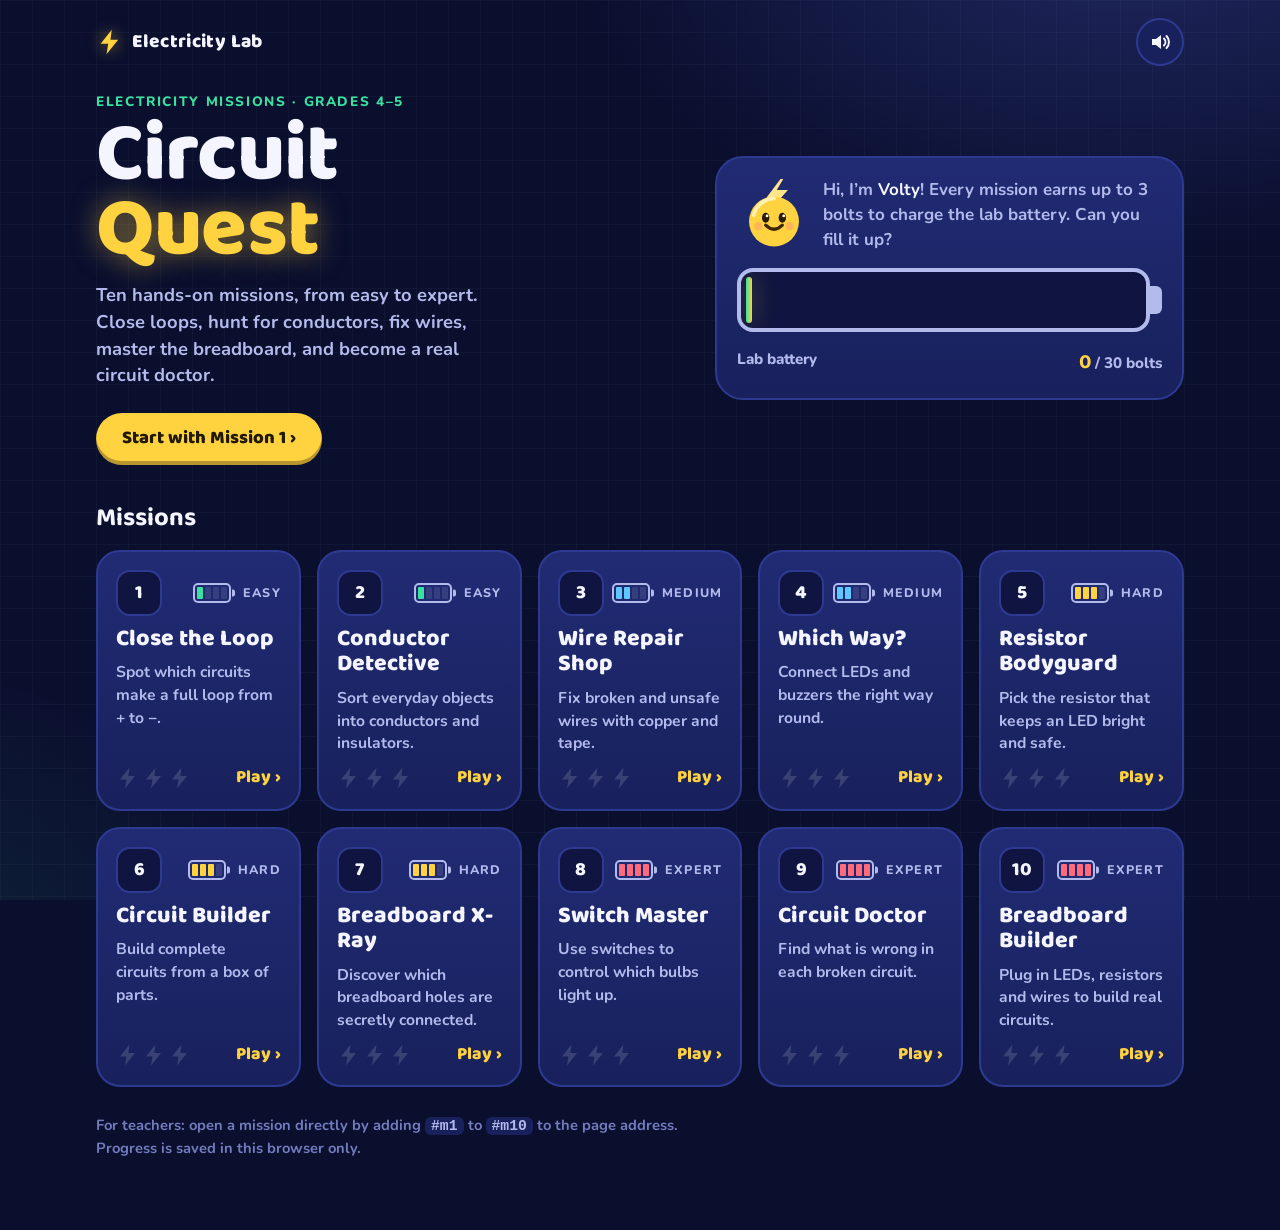
==== commit 4e239878: "Add breadboard missions and resistor-placement round to Circuit Quest - Breadboard X-Ray: explore th" ====
--- a/circuit-quest/index.html
+++ b/circuit-quest/index.html
@@ -65,12 +65,12 @@
 .bigcell{display:flex;align-items:center}
 .bc-body{flex:1;height:64px;border:4px solid var(--soft);border-radius:16px;padding:5px;position:relative;overflow:hidden;background:var(--ink2)}
 .bc-fill{height:100%;border-radius:9px;background:linear-gradient(90deg,var(--mint),var(--volt));box-shadow:0 0 22px rgba(255,210,63,.45);min-width:6px;transition:width .8s ease}
-.bc-ticks{position:absolute;inset:5px;background:repeating-linear-gradient(90deg,transparent 0 calc(100%/8 - 3px),var(--ink2) calc(100%/8 - 3px) calc(100%/8))}
+.bc-ticks{position:absolute;inset:5px;background:repeating-linear-gradient(90deg,transparent 0 calc(10% - 3px),var(--ink2) calc(10% - 3px) 10%)}
 .bc-nub{width:12px;height:28px;background:var(--soft);border-radius:0 6px 6px 0}
 .bc-cap{display:flex;justify-content:space-between;font-weight:800;color:var(--soft);font-size:.95rem}
 .bc-cap b{color:var(--volt);font-family:var(--display);font-size:1.3rem}
 .sec{font-family:var(--display);font-size:1.6rem;margin:0 0 14px}
-.missions{display:grid;grid-template-columns:repeat(auto-fill,minmax(240px,1fr));gap:16px}
+.missions{display:grid;grid-template-columns:repeat(auto-fill,minmax(196px,1fr));gap:16px}
 .mcard{display:flex;flex-direction:column;gap:10px;padding:18px;border-radius:24px;background:linear-gradient(180deg,var(--panel2),var(--panel));
   border:2px solid var(--line);text-decoration:none;transition:transform .15s ease,border-color .15s}
 .mcard:hover{transform:translateY(-4px);border-color:var(--volt)}
@@ -249,6 +249,23 @@
 .g-l{font:800 15px var(--display)}
 .needle{stroke:#fff;stroke-width:6;stroke-linecap:round}
 .plus-mark{font:800 34px var(--display);fill:#FF4D64}
+
+.chip{display:inline-flex;align-items:center;min-height:44px;padding:6px 16px;border-radius:999px;border:2px dashed var(--line);font-family:var(--display);font-weight:700;color:var(--soft)}
+.chip.on{border-style:solid;border-color:var(--mint);color:var(--mint);background:rgba(59,224,161,.12)}
+.part:disabled{opacity:.4;cursor:default;transform:none}
+.bb-hole{fill:#3A3F55}
+.bb-lbl{font:800 13px var(--display);fill:#8A90AE;text-anchor:middle;dominant-baseline:central}
+.bb-sign{font:800 22px var(--display);text-anchor:middle;dominant-baseline:central}
+.bb-mark{fill:none;stroke:#FF9F1C;stroke-width:4}
+.bb-mark.pick{stroke:#7B5CFF}
+.bb-mark.ok{stroke:#1FBF84;stroke-width:5}
+.bb-mark.bad{stroke:#FF4D64;stroke-width:5}
+.bb-mark.miss{stroke:#1FBF84;stroke-dasharray:4 4}
+.bb-mark.star{stroke:#FF9F1C;stroke-width:5}
+.bb-mark.pend{stroke:#FF9F1C;stroke-width:5;animation:pulse 1s ease-in-out infinite}
+.bb-leg{fill:none;stroke:#8C93B0;stroke-width:4;stroke-linecap:round;stroke-linejoin:round}
+.bb-plus{font:800 16px var(--display);fill:#E0334B;text-anchor:middle;dominant-baseline:central}
+.bbpart{cursor:pointer}
 
 @keyframes flow{to{stroke-dashoffset:-24}}
 @keyframes pulse{50%{opacity:.45}}
@@ -964,7 +981,7 @@
     ctx.dots(r); ctx.mood('');
     ctx.goal(c.n === 1 ? `This battery is <b>${c.lv * 3} volts</b>. Pick the resistor bodyguard that keeps the LED <b>bright</b> and <b>safe</b>.`
       : `Two spots! Bodyguards in a row add up their shields. This battery is <b>${c.lv * 3} volts</b>.`);
-    ctx.say(r === 0 ? 'Each shield blocks some electricity. Too few shields: POP! Too many: the LED is too dim.' : r === 3 ? 'Fill both spots. A plain wire has zero shields.' : 'Choose carefully, then switch on!', 'think');
+    ctx.say(r === 0 ? 'A resistor slows electricity down. Each shield blocks some of it. Too few shields: POP! Too many: the LED is too dim.' : r === 3 ? 'Fill both spots. A plain wire has zero shields.' : 'Choose carefully, then switch on!', 'think');
     ctx.actions([{ label: 'Switch ON', cls: 'primary', on: test }]);
     drawAll();
   }
@@ -1032,7 +1049,9 @@
     { slots: [['L', .5], ['T', .5], ['R', .5], ['B', .5]], tray: ['battery', 'led', 'resistor', 'patch', 'plastic', 'wood'], color: 'red',
       goal: 'Build it all yourself! Make the LED glow. Careful: some parts in the box won’t work.' },
     { slots: [['L', .5], ['T', .3], ['T', .7], ['R', .5], ['B', .5]], tray: ['battery', 'led', 'buzzer', 'resistor', 'patch', 'eraser', 'plastic'], color: 'yellow',
-      goal: 'Make the LED glow <b>and</b> the buzzer beep, all in one loop!' }
+      goal: 'Make the LED glow <b>and</b> the buzzer beep, all in one loop!' },
+    { slots: [['L', .5, 'battery'], ['T', .5, 'led'], ['R', .5], ['B', .5]], tray: ['resistor', 'patch', 'eraser'], color: 'green',
+      goal: 'This time the LED comes <b>first</b>. Can a resistor placed <b>after</b> the LED still protect it?' }
   ];
   const BOX = { x0: 160, y0: 130, x1: 840, y1: 430 };
   let r = 0, items, place, fixed, sel, powered, res, done;
@@ -1046,7 +1065,7 @@
       return p;
     });
     place = c.slots.map(() => null);
-    fixed = c.slots.map(s => s[2] ? Object.assign(clone(PC[s[2]]), { dir: 1 }) : null);
+    fixed = c.slots.map(s => s[2] ? Object.assign(clone(PC[s[2]]), { dir: 1, flip: false, color: c.color }) : null);
     sel = null; powered = false; res = null; done = false;
     ctx.dots(r); ctx.goal(c.goal); ctx.mood('');
     ctx.say(r === 0 ? 'Drag parts from the box into the empty spots. Tap ⇄ to turn a part around. Tap a part to put it back.' : 'Remember all three rules: a power source, a road of conductors, and protection!', 'think');
@@ -1069,7 +1088,7 @@
   function reset() { powered = false; res = null; ctx.mood(''); }
   function put(i, k) {
     if (done) return;
-    if (fixed[k]) { ctx.say('The battery is fixed in place. Choose another spot.', 'think'); return; }
+    if (fixed[k]) { ctx.say('That spot is already taken. Choose an empty spot.', 'think'); return; }
     const prev = place.indexOf(i); if (prev >= 0) place[prev] = null;
     place[k] = i; sel = null; reset(); sfx('drop'); drawAll();
   }
@@ -1081,7 +1100,7 @@
     const k = +g.dataset.i;
     if (sel != null) put(sel, k);
     else if (place[k] != null) { place[k] = null; reset(); sfx('pick'); drawAll(); }
-    else if (fixed[k]) ctx.say('The battery is fixed in place. Tap ⇄ to turn it around.', 'think');
+    else if (fixed[k]) ctx.say('This part is fixed in place for this round.', 'think');
     else ctx.say('This spot is empty. Drag a part here from the box.', 'think');
   };
   function test() {
@@ -1095,7 +1114,7 @@
       case 'works': {
         done = true; drawBoard(); ctx.mood('good');
         const bz = sl.some(p => p.type === 'buzzer'); sfx(bz ? 'buzz' : 'good');
-        ctx.say(bz ? 'Beep! Glow! You built a complete, safe circuit with two parts working together.' : 'It glows! Power source, conductor road and a resistor bodyguard. Great building!', 'wow', 'good');
+        ctx.say(bz ? 'Beep! Glow! You built a complete, safe circuit with two parts working together.' : r === 3 ? 'Yes! A resistor protects the LED from <b>anywhere</b> in the loop, before it or after it.' : 'It glows! Power source, conductor road and a resistor bodyguard. Great building!', 'wow', 'good');
         ctx.actions([{ label: r < R.length - 1 ? 'Next build ›' : 'Finish mission', cls: 'primary', on: () => { if (r < R.length - 1) { r++; start(); } else ctx.win(); } }]);
         return;
       }
@@ -1273,19 +1292,325 @@
   start();
 }
 
+/* =====================================================================
+   BREADBOARD — shared drawing and wiring logic
+   Columns 1–20; letter rows a–e (top half) and f–j (bottom half);
+   four power rails: tp / tn on top, bp / bn at the bottom.
+   ===================================================================== */
+const BB = {
+  x: c => 150 + (c - 1) * 40,
+  rows: { a: 146, b: 174, c: 202, d: 230, e: 258, f: 314, g: 342, h: 370, i: 398, j: 426 },
+  rails: { tp: 72, tn: 100, bp: 468, bn: 496 }
+};
+const HOLE_RE = /^(tp|tn|bp|bn|[a-j])(\d+)$/;
+const ALL_HOLES = ['tp', 'tn', 'bp', 'bn', ...'abcdefghij'].flatMap(r => Array.from({ length: 20 }, (_, k) => r + (k + 1)));
+function holeXY(id) { const m = HOLE_RE.exec(id); return [BB.x(+m[2]), BB.rails[m[1]] ?? BB.rows[m[1]]]; }
+// Every hole joined by the same hidden metal clip shares one "net"
+function netOf(id) { const m = HOLE_RE.exec(id); return m[1].length === 2 ? m[1] : ('abcde'.includes(m[1]) ? 'T' : 'B') + m[2]; }
+const isStrip = net => /^[TB]/.test(net);
+const NETC = net => isStrip(net) ? '#1FBF84' : net[1] === 'p' ? '#FF4D64' : '#2F8FE8';
+function holeName(id) {
+  const m = HOLE_RE.exec(id);
+  return { tp: 'the top + rail', tn: 'the top − rail', bp: 'the bottom + rail', bn: 'the bottom − rail' }[m[1]] || `hole <b>${m[1]}${m[2]}</b>`;
+}
+function nearestHole(x, y) {
+  let best = null, bd = 17;
+  for (const h of ALL_HOLES) { const [hx, hy] = holeXY(h), d = Math.hypot(hx - x, hy - y); if (d < bd) { bd = d; best = h; } }
+  return best;
+}
+function glowSVG(net, color = NETC(net)) {
+  let x1, y1, x2, y2;
+  if (isStrip(net)) {
+    const c = +net.slice(1), L = net[0] === 'T' ? ['a', 'e'] : ['f', 'j'];
+    x1 = x2 = BB.x(c); y1 = BB.rows[L[0]] - 14; y2 = BB.rows[L[1]] + 14;
+  } else { y1 = y2 = BB.rails[net]; x1 = BB.x(1) - 14; x2 = BB.x(20) + 14; }
+  return `<path d="M${x1} ${y1}L${x2} ${y2}" stroke="${color}" stroke-opacity=".3" stroke-width="30" stroke-linecap="round"/>
+    <path d="M${x1} ${y1}L${x2} ${y2}" stroke="${color}" stroke-width="8" stroke-linecap="round"/>`;
+}
+function boardSVG(o = {}) {
+  let s = `<svg class="board" viewBox="0 0 1000 560" role="img" aria-label="Breadboard">${DEFS}
+    <rect x="112" y="40" width="836" height="488" rx="20" fill="#ECEFF8" stroke="#C3C9E0" stroke-width="3"/>
+    <rect x="112" y="276" width="836" height="20" fill="#D3D8EA"/>`;
+  for (const [y, c] of [[56, '#FF4D64'], [116, '#2F8FE8'], [452, '#FF4D64'], [512, '#2F8FE8']]) s += `<path d="M${BB.x(1) - 14} ${y}H${BB.x(20) + 14}" stroke="${c}" stroke-width="3"/>`;
+  for (const [r, t, c] of [['tp', '+', '#E0334B'], ['tn', '−', '#1F7FD6'], ['bp', '+', '#E0334B'], ['bn', '−', '#1F7FD6']])
+    s += `<text class="bb-sign" x="128" y="${BB.rails[r]}" fill="${c}">${t}</text><text class="bb-sign" x="932" y="${BB.rails[r]}" fill="${c}">${t}</text>`;
+  for (const l of 'abcdefghij') s += `<text class="bb-lbl" x="128" y="${BB.rows[l]}">${l}</text><text class="bb-lbl" x="932" y="${BB.rows[l]}">${l}</text>`;
+  for (const c of [1, 5, 10, 15, 20]) s += `<text class="bb-lbl" x="${BB.x(c)}" y="131">${c}</text>`;
+  (o.glow || []).forEach(g => { s += glowSVG(g.net, g.color); });
+  ALL_HOLES.forEach(h => { const [x, y] = holeXY(h); s += `<rect x="${x - 6}" y="${y - 6}" width="12" height="12" rx="2.5" class="bb-hole"/>`; });
+  (o.marks || []).forEach(m => {
+    const [x, y] = holeXY(m.id);
+    s += `<circle cx="${x}" cy="${y}" r="13" class="bb-mark ${m.cls || ''}"/>` +
+      (m.label ? `<g transform="translate(${x + 17} ${y - 19})"><circle r="13" fill="#FF9F1C"/><text class="tag-t" text-anchor="middle" dominant-baseline="central">${m.label}</text></g>` : '');
+  });
+  return s + (o.parts || '') + (o.extra || '') + '</svg>';
+}
+
+/* =====================================================================
+   MISSION 7 — Breadboard X-Ray
+   ===================================================================== */
+function LBX(ctx) {
+  const KINDS = [['top', 'Top strip (a–e)'], ['bottom', 'Bottom strip (f–j)'], ['plus', '+ rail'], ['minus', '− rail']];
+  const kindOf = n => isStrip(n) ? (n[0] === 'T' ? 'top' : 'bottom') : n[1] === 'p' ? 'plus' : 'minus';
+  const Q = [
+    ['a5', 'd5', true, 'Same column, same half: one hidden metal clip joins all 5 holes a5 to e5.'],
+    ['c3', 'c9', false, 'Holes side by side in a letter row are NOT joined. Each column has its own clip.'],
+    ['tp2', 'tp18', true, 'The + rail is one long clip that runs along the whole board.'],
+    ['tp6', 'tn6', false, 'The + rail and the − rail are separate clips. Joining them would be a short circuit!'],
+    ['c12', 'h12', false, 'The gap in the middle splits the top half from the bottom half. c12 and h12 are not joined.'],
+    ['f14', 'j14', true, 'Same column in the bottom half: f14 to j14 share one clip.'],
+    ['tp4', 'bp4', false, 'The top rails and the bottom rails are separate. You need a wire to join them.']
+  ];
+  const TAP = [['b7', ['a7', 'c7', 'd7', 'e7']], ['h15', ['f15', 'g15', 'i15', 'j15']]];
+  let step = 0, found = new Set(), picked = new Set(), locked = false;
+  const total = 1 + Q.length + TAP.length;
+  const explain = h => {
+    const n = netOf(h), k = kindOf(n);
+    if (k === 'plus' || k === 'minus') return `That hole is on ${holeName(h)}. One long metal clip joins <b>every</b> hole in this line.`;
+    const c = n.slice(1), L = k === 'top' ? 'a–e' : 'f–j';
+    return `${holeName(h)}: a hidden clip joins the 5 holes in column ${c} (${L}). Parts plugged in there are connected!`;
+  };
+  function next() { step++; if (step >= total) { ctx.dots(total); ctx.win(); } else start(); }
+  function nextBtn() { ctx.actions([{ label: step < total - 1 ? 'Next ›' : 'Finish mission', cls: 'primary', on: next }]); }
+  function start() {
+    ctx.dots(step); ctx.mood(''); locked = false; picked = new Set(); ctx.tray.innerHTML = ''; ctx.actions([]);
+    if (step === 0) {
+      ctx.goal('Tap holes to X-ray the breadboard and see its hidden metal clips. Find all <b>4 kinds</b> of clip.');
+      ctx.say('A breadboard lets you build circuits without glue or tape. Tap a hole!', 'think');
+      ctx.stage.innerHTML = boardSVG(); drawChips();
+    } else if (step <= Q.length) {
+      const [a, b] = Q[step - 1];
+      ctx.goal(`Are holes <b>A</b> and <b>B</b> connected inside the breadboard?`);
+      ctx.say('Think about the hidden clips before you answer.', 'think');
+      ctx.stage.innerHTML = boardSVG({ marks: [{ id: a, label: 'A' }, { id: b, label: 'B' }] });
+      ctx.actions([{ label: 'Connected', cls: 'primary', on: () => answer(true) }, { label: 'Not connected', on: () => answer(false) }]);
+    } else {
+      const [star] = TAP[step - 1 - Q.length];
+      ctx.goal('Tap <b>every</b> hole that is connected to the star hole ★. Then press <b>Check</b>.');
+      ctx.say('Tap a hole again to un-choose it.', 'think');
+      drawTap();
+      ctx.actions([{ label: 'Check', cls: 'primary', on: checkTap }]);
+    }
+  }
+  function drawChips() {
+    ctx.tray.innerHTML = KINDS.map(([k, t]) => `<span class="chip${found.has(k) ? ' on' : ''}">${found.has(k) ? '✓ ' : ''}${t}</span>`).join('');
+  }
+  function answer(yes) {
+    if (locked) return; locked = true;
+    const [a, b, conn, why] = Q[step - 1], right = yes === conn;
+    const nets = [...new Set([netOf(a), netOf(b)])];
+    ctx.stage.innerHTML = boardSVG({ glow: nets.map(net => ({ net })), marks: [{ id: a, label: 'A' }, { id: b, label: 'B' }] });
+    if (right) { sfx('good'); ctx.mood('good'); ctx.say(`Correct! ${why}`, 'wow', 'good'); }
+    else { ctx.miss(); sfx('bad'); ctx.mood('bad'); ctx.say(`Not quite. ${why}`, 'oops', 'bad'); }
+    nextBtn();
+  }
+  function drawTap(show) {
+    const [star, ans] = TAP[step - 1 - Q.length];
+    const marks = [{ id: star, cls: 'star', label: '★' }, ...[...picked].map(id => ({ id, cls: show ? (ans.includes(id) ? 'ok' : 'bad') : 'pick' }))];
+    if (show) ans.filter(id => !picked.has(id)).forEach(id => marks.push({ id, cls: 'miss' }));
+    ctx.stage.innerHTML = boardSVG({ glow: show ? [{ net: netOf(star) }] : [], marks });
+  }
+  function checkTap() {
+    if (locked) return; locked = true;
+    const [, ans] = TAP[step - 1 - Q.length];
+    const ok = picked.size === ans.length && ans.every(id => picked.has(id));
+    drawTap(true);
+    if (ok) { sfx('good'); ctx.mood('good'); ctx.say('Perfect! Those 4 holes share one clip with the star hole.', 'wow', 'good'); }
+    else { ctx.miss(); sfx('bad'); ctx.mood('bad'); ctx.say('Look at the glowing clip: only the holes in the <b>same column</b> and the <b>same half</b> are connected.', 'oops', 'bad'); }
+    nextBtn();
+  }
+  ctx.stage.onclick = e => {
+    const svg = $('svg', ctx.stage); if (!svg) return;
+    const pt = svgPt(svg, e), h = nearestHole(pt.x, pt.y); if (!h) return;
+    if (step === 0) {
+      const n = netOf(h), k = kindOf(n), fresh = !found.has(k); found.add(k); sfx(fresh ? 'on' : 'click');
+      ctx.stage.innerHTML = boardSVG({ glow: [{ net: n }], marks: [{ id: h }] }); drawChips();
+      if (found.size === KINDS.length) { ctx.mood('good'); ctx.say(`${explain(h)} You found all 4 kinds of clip!`, 'wow', 'good'); nextBtn(); }
+      else ctx.say(explain(h), 'happy');
+    } else if (step > Q.length && !locked) {
+      const [star] = TAP[step - 1 - Q.length]; if (h === star) return;
+      picked.has(h) ? picked.delete(h) : picked.add(h); sfx('tap'); drawTap();
+    }
+  };
+  start();
+}
+
+/* =====================================================================
+   MISSION 10 — Breadboard Builder
+   ===================================================================== */
+function evalBB(parts) {
+  const par = {}, f = x => { if (!(x in par)) par[x] = x; while (par[x] !== x) { par[x] = par[par[x]]; x = par[x]; } return x; };
+  parts.forEach(p => { if (p.type === 'wire') { const a = f(netOf(p.a)), b = f(netOf(p.b)); if (a !== b) par[a] = b; } });
+  const P = f('tp'), N = f('tn'), out = { status: 'open', lit: new Set(), burnt: new Set(), roots: new Set(), f };
+  if (P === N) { out.status = 'short'; return out; }
+  const comps = []; parts.forEach((p, i) => { if (p.type !== 'wire') comps.push({ i, type: p.type, na: f(netOf(p.a)), nb: f(netOf(p.b)) }); });
+  let reversed = false, resOnly = false;
+  const seen = new Set([P]), path = [];
+  (function dfs(n, rev) {
+    if (n === N) {
+      const leds = path.filter(c => c.type === 'led'), hasR = path.some(c => c.type === 'res');
+      if (rev) { reversed = true; return; }
+      if (!leds.length) { resOnly = true; return; }
+      if (hasR) { leds.forEach(c => out.lit.add(c.i)); path.forEach(c => { out.roots.add(c.na); out.roots.add(c.nb); }); }
+      else leds.forEach(c => out.burnt.add(c.i));
+      return;
+    }
+    for (const c of comps) {
+      if (path.includes(c) || c.na === c.nb) continue;
+      let nx, r = false;
+      if (c.na === n) nx = c.nb; else if (c.nb === n) { nx = c.na; r = c.type === 'led'; } else continue;
+      if (seen.has(nx)) continue;
+      seen.add(nx); path.push(c); dfs(nx, rev || r); path.pop(); seen.delete(nx);
+    }
+  })(P, false);
+  if (out.burnt.size) { out.status = 'burn'; out.lit.clear(); out.roots.clear(); }
+  else if (out.lit.size) out.status = 'works';
+  else if (comps.some(c => c.type === 'led' && c.na === c.nb)) out.status = 'bypass';
+  else if (reversed) out.status = 'reversed';
+  else if (resOnly) out.status = 'resonly';
+  return out;
+}
+function bbPartSVG(p, i, st) {
+  const [x1, y1] = holeXY(p.a), [x2, y2] = holeXY(p.b), mx = (x1 + x2) / 2, my = (y1 + y2) / 2;
+  const grab = d => `<path d="${d}" stroke="transparent" stroke-width="24" fill="none"/>`;
+  if (p.type === 'wire') {
+    const na = netOf(p.a), nb = netOf(p.b);
+    const col = [na, nb].some(n => n === 'tp' || n === 'bp') ? '#FF4D64' : [na, nb].some(n => n === 'tn' || n === 'bn') ? '#2F8FE8' : '#1FBF84';
+    const d = `M${x1} ${y1}Q${mx} ${my - Math.max(28, Math.hypot(x2 - x1, y2 - y1) * .3)} ${x2} ${y2}`;
+    return `<g class="bbpart" data-p="${i}">${grab(d)}<path d="${d}" stroke="#1a1d2e" stroke-width="10" fill="none" stroke-linecap="round"/><path d="${d}" stroke="${col}" stroke-width="6" fill="none" stroke-linecap="round"/><circle cx="${x1}" cy="${y1}" r="4" fill="#C9CCE0"/><circle cx="${x2}" cy="${y2}" r="4" fill="#C9CCE0"/></g>`;
+  }
+  if (p.type === 'res') {
+    const a = Math.atan2(y2 - y1, x2 - x1) * 180 / Math.PI, d = `M${x1} ${y1}L${x2} ${y2}`;
+    return `<g class="bbpart" data-p="${i}">${grab(d)}<path d="${d}" class="bb-leg"/><g transform="translate(${mx} ${my}) rotate(${a})"><rect x="-24" y="-9" width="48" height="18" rx="9" class="res"/><rect x="-14" y="-9" width="5" height="18" fill="#7A4A21"/><rect x="-4" y="-9" width="5" height="18" fill="#1a1a1a"/><rect x="6" y="-9" width="5" height="18" fill="#8B4513"/><rect x="15" y="-9" width="4" height="18" fill="#D4AF37"/></g></g>`;
+  }
+  const c = LEDC[p.color || 'red'], cy = Math.min(y1, y2) - 44, sg = x1 <= x2 ? -1 : 1, ax = mx + sg * 7, kx = mx - sg * 7;
+  const da = `M${ax} ${cy + 15}V${cy + 24}l${sg * 6} 6L${x1} ${y1}`, dk = `M${kx} ${cy + 15}L${x2} ${y2}`;
+  return `<g class="bbpart" data-p="${i}">${st.on ? `<circle cx="${mx}" cy="${cy}" r="80" fill="url(#${c.g})"/>` : ''}${grab(da)}${grab(dk)}
+    <path d="${da}" class="bb-leg"/><path d="${dk}" class="bb-leg"/>
+    <rect x="${mx - 18}" y="${cy + 8}" width="36" height="7" rx="2" fill="${st.burnt ? '#3a3a48' : c.rim}"/>
+    <path d="M${mx - 14} ${cy + 9}V${cy - 6}A14 14 0 0 1 ${mx + 14} ${cy - 6}V${cy + 9}Z" fill="${st.burnt ? '#2f2f3a' : st.on ? c.on : c.off}" stroke="${st.burnt ? '#555' : st.on ? '#fff' : c.rim}" stroke-width="2.5"/>
+    <text class="bb-plus" x="${ax + sg * 13}" y="${cy + 26}">+</text>${st.burnt ? `<g transform="translate(${mx} ${cy + 62})">${SMOKE}</g>` : ''}</g>`;
+}
+function LBB(ctx) {
+  const R = [
+    { pre: [{ type: 'led', a: 'c10', b: 'c11', color: 'red' }, { type: 'res', a: 'a11', b: 'a15' }], tray: { wire: 2 }, need: 1,
+      goal: 'Add two <b>jumper wires</b>: one from the <b>+ rail</b> to the LED’s long-leg column, and one from the resistor’s far end to the <b>− rail</b>.' },
+    { pre: [{ type: 'wire', a: 'tp8', b: 'a8' }, { type: 'res', a: 'b14', b: 'b18' }, { type: 'wire', a: 'e18', b: 'tn18' }], tray: { led: 1 }, need: 1,
+      goal: 'Place the <b>LED</b> so it joins column 8 to column 14. Tap where the <b>long leg</b> goes first!' },
+    { pre: [], tray: { led: 1, res: 1, wire: 3 }, need: 1,
+      goal: 'Build the whole circuit yourself, just like in TinkerCad: <b>+ rail → LED → resistor → − rail</b>.' },
+    { pre: [], tray: { led: 2, res: 1, wire: 4 }, need: 2,
+      goal: 'Final challenge: make <b>two LEDs</b> glow at the same time!' }
+  ];
+  const NAME = { led: 'LED', res: 'Resistor', wire: 'Jumper wire' };
+  const ICON = {
+    led: partIcon({ type: 'led', color: 'green' }), res: partIcon({ type: 'resistor', strength: 1 }),
+    wire: '<svg viewBox="-70 -50 140 90" aria-hidden="true"><path d="M-50 20 Q0 -50 50 20" stroke="#060920" stroke-width="12" fill="none" stroke-linecap="round"/><path d="M-50 20 Q0 -50 50 20" stroke="#1FBF84" stroke-width="7" fill="none" stroke-linecap="round"/><circle cx="-50" cy="20" r="5" fill="#C9CCE0"/><circle cx="50" cy="20" r="5" fill="#C9CCE0"/></svg>'
+  };
+  const BAT_SVG = `<path class="w-out" d="M60 252V72H150"/><path class="w-red" d="M60 252V72H150"/><path class="w-out" d="M60 348V372H96V100H150"/><path class="w-blue" d="M60 348V372H96V100H150"/>
+    <g transform="translate(60 300) rotate(270)">${PART.battery({ level: 1 }, { a: 270, d: 1 })}</g>`;
+  let r = 0, parts, mode, pendingA, res, powered, done, peek;
+  const colors = ['green', 'yellow'];
+  function start() {
+    const c = R[r]; parts = c.pre.map(p => Object.assign({ lock: true }, p));
+    mode = null; pendingA = null; res = null; powered = false; done = false; peek = null;
+    ctx.dots(r); ctx.goal(c.goal); ctx.mood('');
+    ctx.say(r === 0 ? 'The battery is already plugged into the top rails. Choose a part, then tap two holes to plug it in.' : r === 2 ? 'Tip: tap any hole to X-ray its hidden clip.' : 'Choose a part from the box, then tap two holes.', 'think');
+    ctx.actions([{ label: 'Switch ON', cls: 'primary', on: test }, { label: 'Clear my parts', cls: 'ghost', on: clear }]);
+    draw(); drawTray();
+  }
+  const left = k => R[r].tray[k] - parts.filter(p => !p.lock && p.type === k).length;
+  const occupied = h => h === 'tp1' || h === 'tn1' || parts.some(p => p.a === h || p.b === h);
+  function draw() {
+    const glow = [];
+    if (powered && res && res.status === 'works') {
+      const seen = new Set();
+      ALL_HOLES.forEach(h => { const n = netOf(h); if (!seen.has(n) && res.roots.has(res.f(n))) { seen.add(n); glow.push({ net: n, color: '#FFB400' }); } });
+    } else if (peek) glow.push({ net: peek });
+    const marks = pendingA ? [{ id: pendingA, cls: 'pend' }] : [];
+    const partsSVG = parts.map((p, i) => bbPartSVG(p, i, { on: powered && res && res.lit.has(i), burnt: powered && res && res.burnt.has(i) })).join('');
+    ctx.stage.innerHTML = boardSVG({ glow, marks, parts: partsSVG, extra: BAT_SVG });
+  }
+  function drawTray() {
+    ctx.tray.innerHTML = Object.keys(R[r].tray).map(k => `<button class="part${mode === k ? ' sel' : ''}" data-k="${k}"${left(k) <= 0 ? ' disabled' : ''}><span class="icon">${ICON[k]}</span><span class="pname">${NAME[k]}<small>${left(k)} left</small></span></button>`).join('');
+    $$('.part', ctx.tray).forEach(b => b.onclick = () => {
+      if (done) return;
+      const k = b.dataset.k; mode = mode === k ? null : k; pendingA = null; peek = null; sfx('tap'); prompt(); draw(); drawTray();
+    });
+  }
+  function prompt() {
+    if (!mode) { ctx.say('Choose a part from the box. Tap a part on the board to take it out.', 'think'); return; }
+    const t = {
+      led: ['Tap a hole for the LED’s <b>long leg (+)</b>.', 'Now tap a hole for the <b>short leg (−)</b>.'],
+      res: ['Tap a hole for one end of the resistor.', 'Now tap a hole for the other end.'],
+      wire: ['Tap the hole where the wire starts.', 'Now tap the hole where the wire ends.']
+    }[mode];
+    ctx.say(t[pendingA ? 1 : 0], 'think');
+  }
+  function reset() { powered = false; res = null; ctx.mood(''); }
+  function clear() { if (done) return; parts = parts.filter(p => p.lock); mode = null; pendingA = null; reset(); sfx('pick'); draw(); drawTray(); prompt(); }
+  ctx.stage.onclick = e => {
+    if (done) return;
+    const svg = $('svg', ctx.stage); if (!svg) return;
+    const partEl = e.target.closest('.bbpart');
+    if (!mode && partEl) {
+      const i = +partEl.dataset.p;
+      if (parts[i].lock) { ctx.say('That part is already fixed in place for this round.', 'think'); return; }
+      parts.splice(i, 1); sfx('pick'); reset(); draw(); drawTray(); ctx.say('Part taken out and back in the box.', 'think'); return;
+    }
+    const pt = svgPt(svg, e), h = nearestHole(pt.x, pt.y); if (!h) return;
+    if (!mode) { peek = netOf(h); reset(); draw(); ctx.say(`X-ray: ${holeName(h)}. The glowing clip shows every hole it is connected to.`, 'happy'); return; }
+    if (h === pendingA) { pendingA = null; sfx('click'); draw(); prompt(); return; }
+    if (occupied(h)) { sfx('bad'); ctx.say('That hole already has a leg in it. Pick an empty hole.', 'oops', 'warn'); return; }
+    if (!pendingA) { pendingA = h; sfx('click'); draw(); prompt(); return; }
+    const p = { type: mode, a: pendingA, b: h };
+    if (mode === 'led') p.color = colors[parts.filter(q => q.type === 'led').length % 2];
+    parts.push(p); pendingA = null; mode = null;
+    sfx('drop'); reset(); draw(); drawTray();
+    ctx.say(`${NAME[p.type]} plugged in! Choose the next part, or press <b>Switch ON</b> to test.`, 'happy');
+  };
+  function test() {
+    if (done) return;
+    mode = null; pendingA = null; peek = null; drawTray();
+    res = evalBB(parts); powered = true; draw();
+    const need = R[r].need, usesBottom = parts.some(p => [p.a, p.b].some(h => /^b[pn]/.test(h)));
+    if (res.status === 'works' && res.lit.size >= need) {
+      done = true; sfx('good'); ctx.mood('good');
+      ctx.say(need > 1 ? 'Two LEDs glowing! You solved the challenge. The yellow glow shows the path electricity takes.' : 'It glows! The yellow glow shows the path: + rail → LED → resistor → − rail.', 'wow', 'good');
+      ctx.actions([{ label: r < R.length - 1 ? 'Next build ›' : 'Finish mission', cls: 'primary', on: () => { if (r < R.length - 1) { r++; start(); } else ctx.win(); } }]);
+      return;
+    }
+    const msg = {
+      works: 'One LED glows! Now get the second LED glowing too.',
+      short: 'Short circuit! A wire joins the + rail straight to the − rail, so the battery gets hot. Take that wire out!',
+      burn: 'POP! An LED burned out because there is no resistor on its road. Add the resistor bodyguard!',
+      bypass: 'Both LED legs are in the same column strip, so electricity skips around the LED. Put its legs in different columns.',
+      reversed: 'The loop is complete, but the LED is backwards. Its long leg must connect toward the + rail.',
+      resonly: 'Electricity goes through the resistor, but it never passes through the LED.',
+      open: 'The loop is not complete yet. Tap holes to X-ray the clips, and trace the road from the + rail to the − rail.'
+    }[res.status] + (res.status === 'open' && usesBottom ? ' Remember: the battery is only plugged into the <b>top</b> rails.' : '');
+    ctx.miss(); sfx(res.status === 'burn' || res.status === 'short' ? 'pop' : 'bad'); ctx.mood(res.status === 'works' ? 'warn' : 'bad');
+    ctx.say(msg, 'oops', res.status === 'works' ? 'warn' : 'bad');
+  }
+  start();
+}
+
 /* ================= missions list ================= */
 const DIFF = ['', 'Easy', 'Medium', 'Hard', 'Expert'];
 const DC = ['', 'var(--mint)', 'var(--sky)', 'var(--volt)', 'var(--coral)'];
 const LEVELS = [
-  { n: 1, name: 'Close the Loop', learn: 'Spot which circuits make a full loop from + to −.', diff: 1, rounds: 3, stars: [1, 3], play: L1 },
-  { n: 2, name: 'Conductor Detective', learn: 'Sort everyday objects into conductors and insulators.', diff: 1, rounds: 12, stars: [1, 3], play: L2 },
-  { n: 3, name: 'Wire Repair Shop', learn: 'Fix broken and unsafe wires with copper and tape.', diff: 2, rounds: 3, stars: [0, 2], play: L3 },
-  { n: 4, name: 'Which Way?', learn: 'Connect LEDs and buzzers the right way round.', diff: 2, rounds: 5, stars: [1, 3], play: L4 },
-  { n: 5, name: 'Resistor Bodyguard', learn: 'Pick the resistor that keeps an LED bright and safe.', diff: 3, rounds: 5, stars: [1, 3], play: L5 },
-  { n: 6, name: 'Circuit Builder', learn: 'Build complete circuits from a box of parts.', diff: 3, rounds: 3, stars: [1, 3], play: L6 },
-  { n: 7, name: 'Switch Master', learn: 'Use switches to control which bulbs light up.', diff: 4, rounds: 6, stars: [1, 3], play: L7 },
-  { n: 8, name: 'Circuit Doctor', learn: 'Find what is wrong in each broken circuit.', diff: 4, rounds: 7, stars: [1, 3], play: L8 }
-];
+  { name: 'Close the Loop', learn: 'Spot which circuits make a full loop from + to −.', diff: 1, rounds: 3, stars: [1, 3], play: L1 },
+  { name: 'Conductor Detective', learn: 'Sort everyday objects into conductors and insulators.', diff: 1, rounds: 12, stars: [1, 3], play: L2 },
+  { name: 'Wire Repair Shop', learn: 'Fix broken and unsafe wires with copper and tape.', diff: 2, rounds: 3, stars: [0, 2], play: L3 },
+  { name: 'Which Way?', learn: 'Connect LEDs and buzzers the right way round.', diff: 2, rounds: 5, stars: [1, 3], play: L4 },
+  { name: 'Resistor Bodyguard', learn: 'Pick the resistor that keeps an LED bright and safe.', diff: 3, rounds: 5, stars: [1, 3], play: L5 },
+  { name: 'Circuit Builder', learn: 'Build complete circuits from a box of parts.', diff: 3, rounds: 4, stars: [1, 3], play: L6 },
+  { name: 'Breadboard X-Ray', learn: 'Discover which breadboard holes are secretly connected.', diff: 3, rounds: 10, stars: [1, 3], play: LBX },
+  { name: 'Switch Master', learn: 'Use switches to control which bulbs light up.', diff: 4, rounds: 6, stars: [1, 3], play: L7 },
+  { name: 'Circuit Doctor', learn: 'Find what is wrong in each broken circuit.', diff: 4, rounds: 7, stars: [1, 3], play: L8 },
+  { name: 'Breadboard Builder', learn: 'Plug in LEDs, resistors and wires to build real circuits.', diff: 4, rounds: 4, stars: [1, 3], play: LBB }
+].map((l, i) => ({ ...l, n: i + 1 }));
+const MAX_BOLTS = LEVELS.length * 3;
 const starsFor = (m, [a, b]) => m <= a ? 3 : m <= b ? 2 : 1;
 
 /* ================= screens ================= */
@@ -1306,13 +1631,13 @@
       <div>
         <p class="kicker">Electricity missions · Grades 4–5</p>
         <h1 class="brand">Circuit<br><span class="q">Quest</span></h1>
-        <p class="lede">Eight hands-on missions, from easy to expert. Close loops, hunt for conductors, fix wires, and become a real circuit doctor.</p>
+        <p class="lede">Ten hands-on missions, from easy to expert. Close loops, hunt for conductors, fix wires, master the breadboard, and become a real circuit doctor.</p>
         <a class="btn primary" href="#m${next.n}">${total ? 'Continue' : 'Start'} with Mission ${next.n} ›</a>
       </div>
       <div class="labcell">
         <div class="lc-top">${volty('happy')}<p>Hi, I’m <b>Volty</b>! Every mission earns up to 3 bolts to charge the lab battery. Can you fill it up?</p></div>
-        <div class="bigcell" role="img" aria-label="${total} of 24 bolts collected"><div class="bc-body"><div class="bc-fill" style="width:${total / 24 * 100}%"></div><div class="bc-ticks"></div></div><div class="bc-nub"></div></div>
-        <div class="bc-cap"><span>Lab battery</span><span><b>${total}</b> / 24 bolts</span></div>
+        <div class="bigcell" role="img" aria-label="${total} of ${MAX_BOLTS} bolts collected"><div class="bc-body"><div class="bc-fill" style="width:${total / MAX_BOLTS * 100}%"></div><div class="bc-ticks"></div></div><div class="bc-nub"></div></div>
+        <div class="bc-cap"><span>Lab battery</span><span><b>${total}</b> / ${MAX_BOLTS} bolts</span></div>
       </div>
     </section>
     <h2 class="sec">Missions</h2>
@@ -1320,7 +1645,7 @@
       <div class="mtop"><span class="mnum">${l.n}</span><span class="diff">${dbat(l.diff)}${DIFF[l.diff]}</span></div>
       <h3 class="mname">${l.name}</h3><p class="mdesc">${l.learn}</p>
       <div class="mfoot"><span class="bolts" aria-label="${s} of 3 bolts">${[1, 2, 3].map(k => BOLT(k <= s)).join('')}</span><span class="play">${s ? 'Replay' : 'Play'} ›</span></div></a>`; }).join('')}</div>
-    <p class="foot">For teachers: open a mission directly by adding <code>#m1</code> to <code>#m8</code> to the page address. Progress is saved in this browser only.</p>
+    <p class="foot">For teachers: open a mission directly by adding <code>#m1</code> to <code>#m${LEVELS.length}</code> to the page address. Progress is saved in this browser only.</p>
   </div>`;
 }
 
@@ -1343,7 +1668,7 @@
   const ctx = current = {
     n, L, mistakes: 0, timers: [], stage, tray: $('#tray'),
     goal(h) { $('#goal').innerHTML = h; },
-    say(h, mood = 'happy', tone = '') { bubble.innerHTML = h; bubble.className = 'bubble ' + tone; $('#vbox').innerHTML = volty(mood); },
+    say(h, mood = 'happy', tone = '') { bubble.innerHTML = `<span>${h}</span>`; bubble.className = 'bubble ' + tone; $('#vbox').innerHTML = volty(mood); },
     dots(i, total = L.rounds) {
       $('#dots').innerHTML = Array.from({ length: total }, (_, k) => `<i class="${k < i ? 'done' : k === i ? 'now' : ''}"></i>`).join('');
       $('#dots').setAttribute('aria-label', `Round ${Math.min(i + 1, total)} of ${total}`);
@@ -1361,8 +1686,8 @@
       ov.innerHTML = `<div class="wincard" role="dialog" aria-modal="true" aria-labelledby="wt">${volty('wow')}
         <h2 id="wt">${['', 'Mission complete!', 'Great work!', 'Super engineer!'][s]}</h2>
         <div class="winbolts">${[1, 2, 3].map(k => BOLT(k <= s)).join('')}</div>
-        <p>${s < 3 ? `You made ${this.mistakes} mistake${this.mistakes === 1 ? '' : 's'}. Play again to earn all 3 bolts!` : 'Perfect! You earned all 3 bolts.'}</p>
-        <div class="actions"><button class="btn ghost" data-a="again">Play again</button>${n < 8 ? `<a class="btn primary" href="#m${n + 1}">Next mission ›</a>` : '<a class="btn primary" href="#map">Back to missions</a>'}</div></div>`;
+        <p>${s < 3 ? `You made ${this.mistakes} mistakes. Play again to earn all 3 bolts!` : this.mistakes ? `Only ${this.mistakes} mistake${this.mistakes === 1 ? '' : 's'}: you earned all 3 bolts!` : 'Perfect! No mistakes, and all 3 bolts are yours.'}</p>
+        <div class="actions"><button class="btn ghost" data-a="again">Play again</button>${n < LEVELS.length ? `<a class="btn primary" href="#m${n + 1}">Next mission ›</a>` : '<a class="btn primary" href="#map">Back to missions</a>'}</div></div>`;
       document.body.appendChild(ov);
       $('[data-a="again"]', ov).onclick = () => { stopCurrent(); openLevel(n); };
       $('.btn.primary', ov).focus();
@@ -1373,8 +1698,8 @@
 
 function route() {
   stopCurrent();
-  const m = /^#m([1-8])$/.exec(location.hash);
-  if (m) openLevel(+m[1]); else showMap();
+  const m = /^#m(\d+)$/.exec(location.hash);
+  if (m && LEVELS[+m[1] - 1]) openLevel(+m[1]); else showMap();
   window.scrollTo(0, 0);
 }
 document.addEventListener('click', e => {
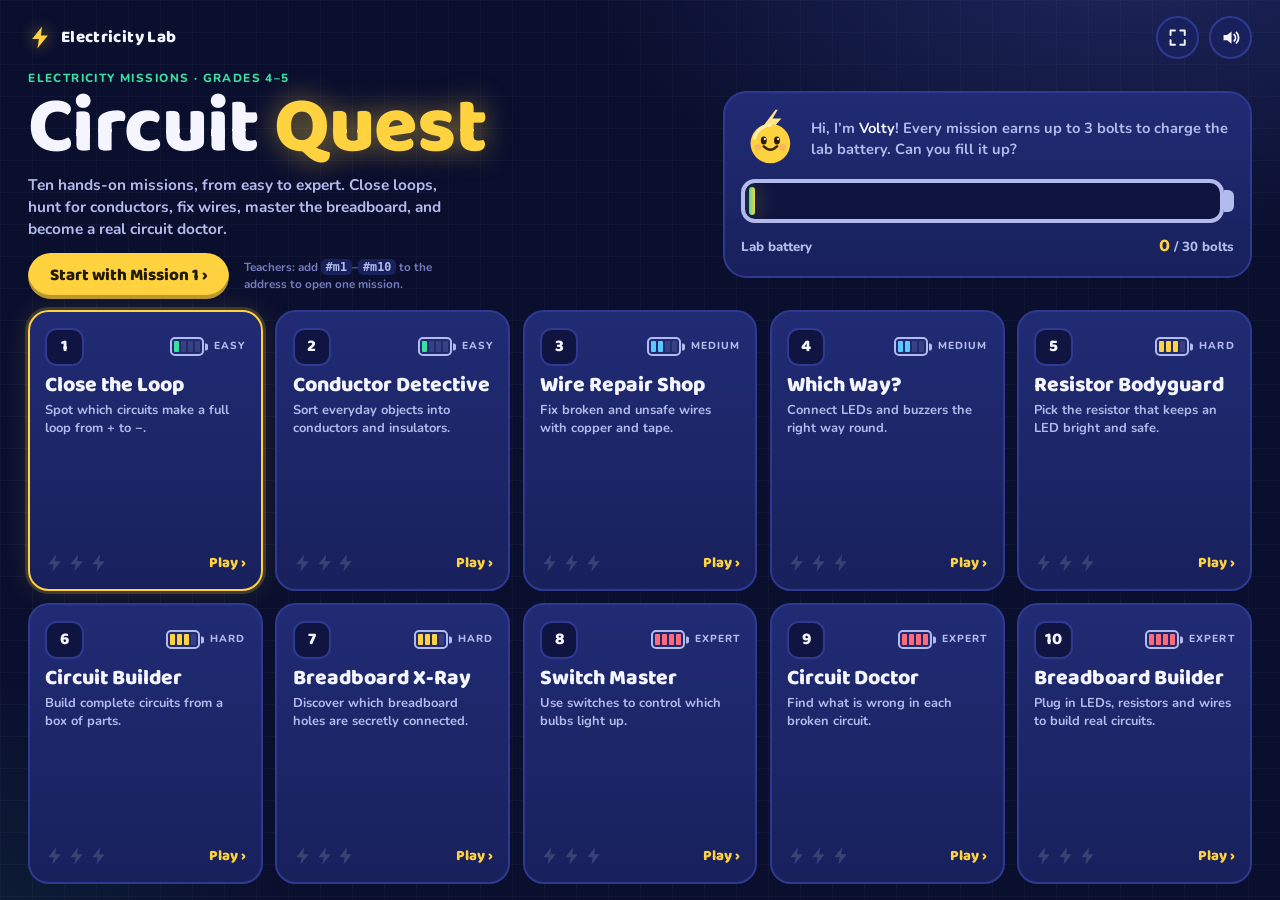
==== commit b56ab241: "Fit every Circuit Quest screen to the window with no scrolling - Map and missions now use a fixed fu" ====
--- a/circuit-quest/index.html
+++ b/circuit-quest/index.html
@@ -17,9 +17,10 @@
   --body:'Nunito','Trebuchet MS',system-ui,sans-serif;
 }
 *{box-sizing:border-box}
-html,body{min-height:100%}
+html{font-size:clamp(14px, calc(.55vw + .85vh), 26px)}
+html,body{height:100%}
 body{
-  margin:0;color:var(--text);font-family:var(--body);font-size:17px;line-height:1.45;
+  margin:0;overflow:hidden;color:var(--text);font-family:var(--body);font-size:1rem;line-height:1.4;
   background-color:var(--ink);
   background-image:
     radial-gradient(900px 520px at 88% -8%, rgba(100,119,255,.24), transparent 62%),
@@ -32,149 +33,180 @@
 }
 a{color:inherit}
 button{font:inherit}
-.wrap{max-width:1120px;margin:0 auto;padding-inline:16px;padding-block:18px 56px}
+.screen{height:100vh;height:100dvh;max-width:1920px;margin:0 auto;display:flex;flex-direction:column;gap:clamp(6px,1.3vh,16px);padding-inline:clamp(14px,2.2vw,32px);padding-block:clamp(8px,1.8vh,20px);animation:fadein .35s ease both}
 :focus-visible{outline:3px solid var(--sky);outline-offset:3px}
 
 /* ---------- buttons ---------- */
 .btn{display:inline-flex;align-items:center;justify-content:center;gap:.4em;font-family:var(--display);font-weight:800;font-size:1.15rem;
-  border:0;border-radius:999px;padding:.5em 1.4em;min-height:52px;cursor:pointer;text-decoration:none;
+  border:0;border-radius:999px;padding:.45em 1.3em;min-height:3.1rem;white-space:nowrap;cursor:pointer;text-decoration:none;
   background:var(--panel2);color:var(--text);box-shadow:inset 0 -4px 0 rgba(0,0,0,.28);transition:transform .12s ease, filter .12s}
 .btn:hover{transform:translateY(-2px);filter:brightness(1.08)}
 .btn:active{transform:translateY(1px)}
 .btn:disabled{opacity:.45;cursor:default;transform:none}
 .btn.primary{background:var(--volt);color:#211a00}
 .btn.ghost{background:transparent;border:2px solid var(--line);box-shadow:none}
-.btn.small{font-size:1rem;min-height:44px;padding:.35em 1.1em}
-.iconbtn{flex:none;width:48px;height:48px;border-radius:50%;border:2px solid var(--line);background:var(--panel);color:var(--text);display:grid;place-items:center;cursor:pointer}
-.iconbtn svg{width:24px;height:24px;fill:currentColor}
+.btn.small{font-size:1rem;min-height:2.7rem;padding:.3em 1em}
+.iconbtn{flex:none;width:2.9rem;height:2.9rem;border-radius:50%;border:2px solid var(--line);background:var(--panel);color:var(--text);display:grid;place-items:center;cursor:pointer}
+.iconbtn svg{width:1.45rem;height:1.45rem;fill:currentColor}
+.iconbtn:hover{border-color:var(--soft)}
 
 /* ---------- map ---------- */
-.maphead{display:flex;align-items:center;justify-content:space-between;gap:12px}
-.logo{display:flex;align-items:center;gap:8px;font-family:var(--display);font-weight:800;font-size:1.2rem;letter-spacing:.02em}
-.logo svg{width:28px;height:28px;fill:var(--volt);filter:drop-shadow(0 0 8px rgba(255,210,63,.6))}
-.hero{display:grid;grid-template-columns:1.25fr 1fr;gap:32px;align-items:center;padding-block:26px 34px}
-.kicker{margin:0 0 6px;font-weight:800;font-size:.85rem;letter-spacing:.12em;text-transform:uppercase;color:var(--mint)}
-.brand{font-family:var(--display);font-weight:800;font-size:clamp(3rem,8vw,5.2rem);line-height:.9;margin:0;letter-spacing:-.01em}
+.maphead{display:flex;align-items:center;gap:.7rem}
+.logo{display:flex;align-items:center;gap:8px;margin-right:auto;font-family:var(--display);font-weight:800;font-size:1.15rem;letter-spacing:.02em}
+.logo svg{width:1.7rem;height:1.7rem;fill:var(--volt);filter:drop-shadow(0 0 8px rgba(255,210,63,.6))}
+.hero{display:grid;grid-template-columns:1.25fr 1fr;gap:clamp(12px,2.6vw,44px);align-items:center}
+.kicker{margin:0 0 .3rem;font-weight:800;font-size:.8rem;letter-spacing:.12em;text-transform:uppercase;color:var(--mint)}
+.brand{font-family:var(--display);font-weight:800;font-size:clamp(2.2rem,min(9vh,6.5vw),5.4rem);line-height:.95;margin:0;letter-spacing:-.01em}
 .brand .q{color:var(--volt);text-shadow:0 0 28px rgba(255,210,63,.5)}
-.lede{color:var(--soft);font-size:1.15rem;max-width:36ch;margin:.8em 0 1.3em;font-weight:700}
-.labcell{background:linear-gradient(180deg,var(--panel2),var(--panel));border:2px solid var(--line);border-radius:28px;padding:20px;display:flex;flex-direction:column;gap:16px}
-.lc-top{display:flex;gap:12px;align-items:center}
-.lc-top .volty{width:74px;height:74px;flex:none}
+.lede{color:var(--soft);font-size:1.05rem;max-width:46ch;margin:.5em 0 .9em;font-weight:700}
+.cta{display:flex;align-items:center;gap:1rem;flex-wrap:wrap}
+.tip{color:var(--dim);font-weight:700;font-size:.8rem;margin:0;max-width:30ch}
+.tip code{color:var(--soft);background:var(--panel);padding:1px 5px;border-radius:5px}
+.labcell{background:linear-gradient(180deg,var(--panel2),var(--panel));border:2px solid var(--line);border-radius:1.6rem;padding:clamp(10px,1.8vh,20px);display:flex;flex-direction:column;gap:clamp(6px,1.2vh,14px)}
+.lc-top{display:flex;gap:.8rem;align-items:center}
+.lc-top .volty{width:4rem;height:4rem;flex:none}
 .lc-top p{margin:0;font-weight:700;color:var(--soft)}
 .lc-top b{color:var(--text)}
 .bigcell{display:flex;align-items:center}
-.bc-body{flex:1;height:64px;border:4px solid var(--soft);border-radius:16px;padding:5px;position:relative;overflow:hidden;background:var(--ink2)}
-.bc-fill{height:100%;border-radius:9px;background:linear-gradient(90deg,var(--mint),var(--volt));box-shadow:0 0 22px rgba(255,210,63,.45);min-width:6px;transition:width .8s ease}
-.bc-ticks{position:absolute;inset:5px;background:repeating-linear-gradient(90deg,transparent 0 calc(10% - 3px),var(--ink2) calc(10% - 3px) 10%)}
-.bc-nub{width:12px;height:28px;background:var(--soft);border-radius:0 6px 6px 0}
-.bc-cap{display:flex;justify-content:space-between;font-weight:800;color:var(--soft);font-size:.95rem}
-.bc-cap b{color:var(--volt);font-family:var(--display);font-size:1.3rem}
-.sec{font-family:var(--display);font-size:1.6rem;margin:0 0 14px}
-.missions{display:grid;grid-template-columns:repeat(auto-fill,minmax(196px,1fr));gap:16px}
-.mcard{display:flex;flex-direction:column;gap:10px;padding:18px;border-radius:24px;background:linear-gradient(180deg,var(--panel2),var(--panel));
+.bc-body{flex:1;height:3rem;border:4px solid var(--soft);border-radius:14px;padding:4px;position:relative;overflow:hidden;background:var(--ink2)}
+.bc-fill{height:100%;border-radius:8px;background:linear-gradient(90deg,var(--mint),var(--volt));box-shadow:0 0 22px rgba(255,210,63,.45);min-width:6px;transition:width .8s ease}
+.bc-ticks{position:absolute;inset:4px;background:repeating-linear-gradient(90deg,transparent 0 calc(10% - 3px),var(--ink2) calc(10% - 3px) 10%)}
+.bc-nub{width:10px;height:1.5rem;background:var(--soft);border-radius:0 6px 6px 0}
+.bc-cap{display:flex;justify-content:space-between;align-items:baseline;font-weight:800;color:var(--soft);font-size:.9rem}
+.bc-cap b{color:var(--volt);font-family:var(--display);font-size:1.25rem}
+.missions{flex:1;min-height:0;display:grid;grid-template-columns:repeat(5,minmax(0,1fr));grid-template-rows:repeat(2,minmax(0,1fr));gap:clamp(8px,1.4vh,16px)}
+.mcard{min-height:0;overflow:hidden;display:flex;flex-direction:column;gap:.35rem;padding:clamp(10px,1.7vh,18px);border-radius:1.4rem;background:linear-gradient(180deg,var(--panel2),var(--panel));
   border:2px solid var(--line);text-decoration:none;transition:transform .15s ease,border-color .15s}
 .mcard:hover{transform:translateY(-4px);border-color:var(--volt)}
-.mtop{display:flex;justify-content:space-between;align-items:center}
-.mnum{font-family:var(--display);font-weight:800;font-size:1.2rem;width:46px;height:46px;border-radius:14px;display:grid;place-items:center;background:var(--ink2);border:2px solid var(--line)}
+.mcard.next{border-color:var(--volt);box-shadow:0 0 0 3px rgba(255,210,63,.18),0 0 30px rgba(255,210,63,.12)}
+.mtop{display:flex;justify-content:space-between;align-items:center;gap:.4rem}
+.mnum{font-family:var(--display);font-weight:800;font-size:1.15rem;width:2.6rem;height:2.6rem;border-radius:.8rem;display:grid;place-items:center;background:var(--ink2);border:2px solid var(--line);flex:none}
 .mcard.done .mnum{background:var(--volt);color:#211a00;border-color:var(--volt);box-shadow:0 0 18px rgba(255,210,63,.5)}
-.diff{display:flex;align-items:center;gap:8px;font-size:.78rem;font-weight:800;letter-spacing:.1em;text-transform:uppercase;color:var(--soft)}
+.diff{display:flex;align-items:center;gap:6px;font-size:.7rem;font-weight:800;letter-spacing:.1em;text-transform:uppercase;color:var(--soft)}
 .dbat{display:inline-flex;gap:2px;padding:2px;border:2px solid var(--soft);border-radius:5px;position:relative;margin-right:4px}
 .dbat::after{content:"";position:absolute;right:-6px;top:50%;width:3px;height:7px;transform:translateY(-50%);background:var(--soft);border-radius:0 2px 2px 0}
-.dbat i{width:6px;height:12px;border-radius:1px;background:rgba(255,255,255,.1)}
+.dbat i{width:5px;height:11px;border-radius:1px;background:rgba(255,255,255,.1)}
 .dbat i.on{background:var(--dc)}
-.mname{font-family:var(--display);font-weight:800;font-size:1.45rem;line-height:1.1;margin:0}
-.mdesc{color:var(--soft);margin:0;font-size:.98rem;font-weight:700;flex:1}
+.mname{font-family:var(--display);font-weight:800;font-size:clamp(1.05rem,2.9vh,1.45rem);line-height:1.05;margin:.2rem 0 0}
+.mdesc{color:var(--soft);margin:0;font-size:.88rem;font-weight:700;flex:1;min-height:0;overflow:hidden;display:-webkit-box;-webkit-line-clamp:3;-webkit-box-orient:vertical}
 .mfoot{display:flex;justify-content:space-between;align-items:center}
 .bolts{display:flex;gap:2px}
-.bolt{width:24px;height:24px;fill:rgba(255,255,255,.14)}
+.bolt{width:1.35rem;height:1.35rem;fill:rgba(255,255,255,.14)}
 .bolt.on{fill:var(--volt);filter:drop-shadow(0 0 5px rgba(255,210,63,.6))}
-.play{font-family:var(--display);font-weight:800;color:var(--volt);font-size:1.1rem}
-.foot{color:var(--dim);font-weight:700;font-size:.92rem;margin-top:28px;max-width:70ch}
-.foot code{color:var(--soft);background:var(--panel);padding:1px 6px;border-radius:6px}
-
-/* ---------- level ---------- */
-.lvhead{display:flex;align-items:center;gap:14px;flex-wrap:wrap}
-.lvtitle{flex:1;min-width:180px}
-.eyebrow{font-size:.78rem;font-weight:800;letter-spacing:.12em;text-transform:uppercase;color:var(--soft)}
-.lvtitle h1{font-family:var(--display);font-size:clamp(1.6rem,4vw,2.3rem);margin:0;line-height:1.05}
-.dots{display:flex;gap:6px;flex-wrap:wrap}
-.dots i{width:14px;height:14px;border-radius:50%;background:var(--panel2);border:2px solid var(--line)}
+.play{font-family:var(--display);font-weight:800;color:var(--volt);font-size:1rem}
+
+/* ---------- level: header · goal · stage · dock ---------- */
+.lvhead{display:flex;align-items:center;gap:.8rem;flex:none}
+.lvtitle{flex:1;min-width:0}
+.eyebrow{font-size:.72rem;font-weight:800;letter-spacing:.12em;text-transform:uppercase;color:var(--soft)}
+.lvtitle h1{font-family:var(--display);font-size:clamp(1.3rem,4.2vh,2.3rem);margin:0;line-height:1.05;white-space:nowrap;overflow:hidden;text-overflow:ellipsis}
+.dots{display:flex;gap:5px;flex-wrap:wrap;justify-content:flex-end;max-width:40vw}
+.dots i{width:.85rem;height:.85rem;border-radius:50%;background:var(--panel2);border:2px solid var(--line)}
 .dots i.done{background:var(--mint);border-color:var(--mint)}
 .dots i.now{background:var(--volt);border-color:var(--volt);box-shadow:0 0 10px rgba(255,210,63,.7)}
-.goal{font-family:var(--display);font-size:clamp(1.12rem,2.6vw,1.38rem);font-weight:700;line-height:1.3;margin:16px 0 12px;text-wrap:balance}
+.goal{flex:none;min-height:2.5em;display:flex;flex-direction:column;justify-content:center;font-family:var(--display);font-size:clamp(1rem,3vh,1.5rem);font-weight:700;line-height:1.25;margin:0;text-wrap:balance}
 .goal b{color:var(--volt)}
-.goal-s{display:block;font-family:var(--body);font-size:.95rem;color:var(--soft);font-weight:700;margin-top:4px}
-.stage{background:var(--stage);border:3px solid var(--line);border-radius:26px;overflow:hidden;position:relative;
+.goal-s{display:block;font-family:var(--body);font-size:.85rem;color:var(--soft);font-weight:700;margin-top:2px}
+.stagebox{flex:1;min-height:0;container-type:size;display:grid;place-items:center}
+.stage{width:min(100%, calc((100vh - 17rem) * 1000 / 560));width:min(100cqw, calc(100cqh * 1000 / 560));aspect-ratio:1000/560;
+  background:var(--stage);border:3px solid var(--line);border-radius:clamp(14px,2vh,26px);overflow:hidden;position:relative;
   box-shadow:0 22px 50px rgba(0,0,0,.35);transition:border-color .25s}
 .stage.good{border-color:var(--mint)} .stage.bad{border-color:var(--coral)} .stage.warn{border-color:var(--volt)}
-.stage.bare{background:none;border:0;box-shadow:none;overflow:visible;border-radius:0}
+.stage.bare{width:100%;height:100%;aspect-ratio:auto;background:none;border:0;box-shadow:none;overflow:visible;border-radius:0}
+.stage.enter>*{animation:fadein .3s ease both}
 svg.board{display:block;width:100%;height:auto;user-select:none;-webkit-user-select:none}
+.stage>svg.board{height:100%}
 svg.board.drag{touch-action:none}
-.talk{display:flex;gap:12px;align-items:center;margin-top:14px}
-.talk .volty{flex:none;width:68px;height:68px}
-.bubble{position:relative;flex:1;background:var(--panel);border:2px solid var(--line);border-radius:18px;padding:12px 16px;
-  font-size:1.08rem;font-weight:700;min-height:58px;display:flex;align-items:center;transition:border-color .2s}
-.bubble::before{content:"";position:absolute;left:-10px;top:50%;width:16px;height:16px;background:var(--panel);border-left:2px solid;border-bottom:2px solid;border-color:inherit;transform:translateY(-50%) rotate(45deg)}
+.dock{flex:none;height:clamp(6.6rem,18vh,8.4rem);display:flex;align-items:stretch;gap:clamp(8px,1.2vw,16px)}
+.talk{flex:1 1 16rem;min-width:13rem;display:flex;gap:.7rem;align-items:center}
+.talk .volty{flex:none;width:3.6rem;height:3.6rem}
+#vbox{flex:none;display:flex}
+.bubble{position:relative;flex:1;max-height:100%;overflow:auto;background:var(--panel);border:2px solid var(--line);border-radius:1.1rem;padding:.55rem .9rem;
+  font-size:1.1rem;font-weight:700;line-height:1.3;min-height:3.2rem;display:flex;align-items:center;transition:border-color .2s}
+.bubble::before{content:"";position:absolute;left:-9px;top:50%;width:14px;height:14px;background:var(--panel);border-left:2px solid;border-bottom:2px solid;border-color:inherit;transform:translateY(-50%) rotate(45deg)}
 .bubble.good{border-color:var(--mint)} .bubble.bad{border-color:var(--coral)} .bubble.warn{border-color:var(--volt)}
-.tray{display:flex;flex-wrap:wrap;gap:12px;justify-content:center;margin-top:14px}
+.tray{flex:0 1 auto;min-width:0;display:flex;gap:.55rem;align-items:stretch;overflow-x:auto;overflow-y:hidden;padding:3px}
 .tray:empty,.actions:empty{display:none}
-.part{touch-action:none;display:flex;flex-direction:column;align-items:center;gap:6px;padding:8px 8px 10px;border-radius:20px;border:3px solid var(--line);
-  background:var(--panel);color:var(--text);cursor:grab;transition:transform .12s,border-color .12s;width:136px}
-.part:hover{transform:translateY(-3px);border-color:var(--soft)}
-.part.sel{border-color:var(--volt);box-shadow:0 0 0 4px rgba(255,210,63,.25)}
+.tray:has(.chip){flex-wrap:wrap;align-content:center;max-width:34rem}
+.part{touch-action:none;flex:none;display:flex;flex-direction:column;align-items:center;gap:.2rem;padding:.35rem .35rem .4rem;border-radius:1rem;border:3px solid var(--line);
+  background:var(--panel);color:var(--text);cursor:grab;transition:transform .12s,border-color .12s;width:6.8rem}
+.part:hover{transform:translateY(-2px);border-color:var(--soft)}
+.part.sel{border-color:var(--volt);box-shadow:0 0 0 3px rgba(255,210,63,.3)}
 .part.lifted{opacity:.3}
-.part .icon{display:block;width:116px;height:92px;background:var(--stage);border-radius:14px}
+.part .icon{display:block;width:100%;flex:1;min-height:0;background:var(--stage);border-radius:.7rem}
 .part .icon svg{width:100%;height:100%;display:block}
-.pname{font-family:var(--display);font-weight:800;font-size:1rem;line-height:1.1;text-align:center}
-.pname small{display:block;font-family:var(--body);font-size:.78rem;color:var(--soft);font-weight:700;margin-top:2px}
-.part.tool{width:170px}
-.part.tool .icon{width:150px}
+.pname{font-family:var(--display);font-weight:800;font-size:.85rem;line-height:1.05;text-align:center}
+.pname small{display:block;font-family:var(--body);font-size:.68rem;color:var(--soft);font-weight:700;margin-top:1px}
+.part.tool{width:9rem}
 .drag-ghost{position:fixed;left:0;top:0;margin:0;z-index:50;pointer-events:none;transform:scale(1.06) rotate(-3deg);filter:drop-shadow(0 14px 22px rgba(0,0,0,.5));opacity:.95}
-.actions{display:flex;gap:12px;justify-content:center;flex-wrap:wrap;margin-top:16px}
-.traynote{color:var(--soft);font-weight:700;margin:0}
+.actions{flex:none;display:flex;flex-direction:column;gap:.5rem;justify-content:center;min-width:10rem}
+.traynote{color:var(--soft);font-weight:700;margin:0;align-self:center;max-width:14rem}
 
 /* mission 1 cards */
-.cards{display:grid;gap:14px;grid-template-columns:repeat(4,1fr)}
-.cards.six{grid-template-columns:repeat(3,1fr)}
-.ccard{position:relative;display:flex;flex-direction:column;gap:2px;padding:6px 6px 10px;background:var(--stage);border:3px solid var(--line);border-radius:22px;color:var(--text);cursor:pointer;text-align:center;transition:transform .12s,border-color .15s}
+.cards{height:100%;display:grid;gap:clamp(8px,1.4vh,16px);grid-template-columns:repeat(4,minmax(0,1fr));grid-template-rows:minmax(0,1fr)}
+.cards.six{grid-template-columns:repeat(3,minmax(0,1fr));grid-template-rows:repeat(2,minmax(0,1fr))}
+.ccard{position:relative;min-height:0;display:flex;flex-direction:column;gap:2px;padding:6px 6px 8px;background:var(--stage);border:3px solid var(--line);border-radius:1.3rem;color:var(--text);cursor:pointer;text-align:center;transition:transform .12s,border-color .15s}
+.ccard svg.board{flex:1;min-height:0;height:100%}
 .ccard:hover:not(:disabled){transform:translateY(-3px)}
 .ccard:disabled{cursor:default}
 .ccard.picked{border-color:var(--volt);box-shadow:0 0 0 4px rgba(255,210,63,.18)}
 .ccard.right{border-color:var(--mint)} .ccard.wrong{border-color:var(--coral)} .ccard.missed{border-color:var(--volt);border-style:dashed}
-.cnum{position:absolute;left:10px;top:8px;font-family:var(--display);font-weight:800;width:32px;height:32px;border-radius:10px;display:grid;place-items:center;background:var(--panel2);font-size:1rem}
+.cnum{position:absolute;left:10px;top:8px;font-family:var(--display);font-weight:800;width:2rem;height:2rem;border-radius:.6rem;display:grid;place-items:center;background:var(--panel2);font-size:1rem}
 .ccard.picked .cnum{background:var(--volt);color:#211a00}
-.cap{font-weight:800;font-size:.95rem;line-height:1.25;min-height:2.5em;padding:0 8px;color:var(--soft)}
+.cap{flex:none;font-weight:800;font-size:.88rem;line-height:1.2;min-height:2.4em;padding:0 8px;color:var(--soft)}
 .ccard.right .cap b{color:var(--mint)} .ccard.wrong .cap b{color:var(--coral)} .ccard.missed .cap b{color:var(--volt)}
-@media (max-width:760px){.cards,.cards.six{grid-template-columns:repeat(2,1fr)}}
 
 /* mission 2 */
-.det{display:grid;grid-template-columns:1fr 1.25fr 1fr;gap:16px;align-items:stretch}
-.det-mid{display:flex;flex-direction:column;align-items:center;gap:12px}
-.bin{border-radius:26px;border:3px dashed;min-height:280px;display:flex;flex-direction:column;align-items:center;gap:4px;padding:18px 12px;color:var(--text);cursor:pointer;transition:transform .15s, background .15s}
+.det{height:100%;display:grid;grid-template-columns:1fr 1.3fr 1fr;gap:clamp(10px,1.6vw,20px);align-items:stretch}
+.det-mid{min-height:0;display:flex;flex-direction:column;align-items:center;gap:clamp(6px,1.2vh,12px)}
+.bin{min-height:0;border-radius:1.6rem;border:3px dashed;display:flex;flex-direction:column;align-items:center;gap:4px;padding:1rem .8rem;color:var(--text);cursor:pointer;transition:transform .15s, background .15s}
 .bin.cond{border-color:var(--mint);background:rgba(59,224,161,.07)}
 .bin.ins{border-color:var(--coral);background:rgba(255,107,122,.07)}
-.bin.over,.bin:hover{transform:scale(1.03)}
+.bin.over,.bin:hover{transform:scale(1.02)}
 .bin.cond.over{background:rgba(59,224,161,.18)} .bin.ins.over{background:rgba(255,107,122,.18)}
-.bin-h{font-family:var(--display);font-weight:800;font-size:1.6rem;line-height:1.1}
+.bin-h{font-family:var(--display);font-weight:800;font-size:clamp(1.3rem,4vh,2rem);line-height:1.1}
 .bin.cond .bin-h{color:var(--mint)} .bin.ins .bin-h{color:var(--coral)}
 .bin-s{color:var(--soft);font-weight:800;font-size:.95rem}
-.bin-items{display:flex;flex-wrap:wrap;gap:6px;justify-content:center;font-size:1.9rem;margin-top:auto;padding-top:12px}
-.tester{width:100%;max-width:360px;background:var(--stage);border:3px solid var(--line);border-radius:22px;overflow:hidden;transition:border-color .15s}
+.bin-items{display:flex;flex-wrap:wrap;gap:6px;justify-content:center;align-content:flex-end;font-size:clamp(1.5rem,4.5vh,2.4rem);margin-top:auto;padding-top:.6rem}
+.tester{flex:1;min-height:0;width:100%;background:var(--stage);border:3px solid var(--line);border-radius:1.3rem;overflow:hidden;transition:border-color .15s}
+.tester svg.board{height:100%}
 .tester.over{border-color:var(--volt)}
-.token{touch-action:none;cursor:grab;background:var(--panel2);border:3px solid var(--volt);border-radius:24px;padding:8px 26px 12px;display:flex;flex-direction:column;align-items:center;color:var(--text);box-shadow:0 12px 26px rgba(0,0,0,.35);min-width:180px}
-.token .te{font-size:4rem;line-height:1.15}
-.token .tn{font-family:var(--display);font-weight:800;font-size:1.25rem}
+.token{flex:none;touch-action:none;cursor:grab;background:var(--panel2);border:3px solid var(--volt);border-radius:1.4rem;padding:.3rem 1.6rem .5rem;display:flex;flex-direction:column;align-items:center;color:var(--text);box-shadow:0 12px 26px rgba(0,0,0,.35);min-width:11rem}
+.token .te{font-size:clamp(2.4rem,8vh,4.2rem);line-height:1.15}
+.token .tn{font-family:var(--display);font-weight:800;font-size:1.15rem}
 .token.shake{animation:shake .45s}
 .token.lifted{opacity:.3}
-@media (max-width:760px){.det{grid-template-columns:1fr 1fr}.det-mid{grid-column:1/-1;order:-1}.bin{min-height:170px}}
-
-/* mission 8 */
-.opts{display:grid;grid-template-columns:repeat(auto-fit,minmax(200px,1fr));gap:10px;width:100%}
-.opt{min-height:56px;border-radius:16px;border:2px solid var(--line);background:var(--panel);color:var(--text);font-family:var(--display);font-weight:700;font-size:1.05rem;cursor:pointer;padding:8px 14px;text-align:left;transition:border-color .15s, transform .12s}
+
+/* mission 9 */
+.opts{display:grid;grid-template-columns:repeat(4,minmax(0,1fr));grid-auto-rows:1fr;gap:.4rem;width:min(46rem,58vw);height:100%}
+.opt{min-height:0;border-radius:.9rem;border:2px solid var(--line);background:var(--panel);color:var(--text);font-family:var(--display);font-weight:700;font-size:.9rem;line-height:1.1;cursor:pointer;padding:.25rem .6rem;text-align:left;transition:border-color .15s, transform .12s}
 .opt:hover:not(:disabled){border-color:var(--volt);transform:translateY(-2px)}
 .opt:disabled{cursor:default}
 .opt.wrong{border-color:var(--coral);opacity:.55;text-decoration:line-through}
 .opt.right{border-color:var(--mint);background:rgba(59,224,161,.15)}
+
+/* small screens: fall back to a scrolling page */
+@media (max-width:700px){
+  body{overflow:auto}
+  .screen{height:auto;min-height:100dvh}
+  .hero{grid-template-columns:1fr}
+  .missions{flex:none;grid-template-columns:repeat(2,minmax(0,1fr));grid-template-rows:none}
+  .stagebox{flex:none;container-type:normal;display:block}
+  .stage{width:100%}
+  .stage.bare{height:auto}
+  .cards,.cards.six{height:auto;grid-template-columns:repeat(2,minmax(0,1fr));grid-template-rows:none}
+  .det{height:auto;grid-template-columns:1fr 1fr}
+  .det-mid{grid-column:1/-1;order:-1}
+  .bin{min-height:9rem}
+  .tester{flex:none}
+  .dock{height:auto;flex-wrap:wrap}
+  .tray{flex-wrap:wrap;overflow:visible;justify-content:center;width:100%}
+  .part .icon{flex:none;height:4.5rem}
+  .actions{flex-direction:row;width:100%;flex-wrap:wrap}
+  .opts{width:100%;grid-template-columns:1fr 1fr}
+  .opt{min-height:2.8rem}
+  .dots{max-width:none}
+}
 
 /* win overlay */
 .overlay{position:fixed;inset:0;z-index:40;background:rgba(6,9,30,.72);backdrop-filter:blur(6px);display:grid;place-items:center;padding:16px}
@@ -250,9 +282,10 @@
 .needle{stroke:#fff;stroke-width:6;stroke-linecap:round}
 .plus-mark{font:800 34px var(--display);fill:#FF4D64}
 
-.chip{display:inline-flex;align-items:center;min-height:44px;padding:6px 16px;border-radius:999px;border:2px dashed var(--line);font-family:var(--display);font-weight:700;color:var(--soft)}
+.chip{display:inline-flex;align-items:center;min-height:2.4rem;padding:.3rem .9rem;border-radius:999px;border:2px dashed var(--line);font-family:var(--display);font-weight:700;color:var(--soft)}
 .chip.on{border-style:solid;border-color:var(--mint);color:var(--mint);background:rgba(59,224,161,.12)}
 .part:disabled{opacity:.4;cursor:default;transform:none}
+@keyframes fadein{from{opacity:0}to{opacity:1}}
 .bb-hole{fill:#3A3F55}
 .bb-lbl{font:800 13px var(--display);fill:#8A90AE;text-anchor:middle;dominant-baseline:central}
 .bb-sign{font:800 22px var(--display);text-anchor:middle;dominant-baseline:central}
@@ -279,14 +312,7 @@
 @media (prefers-reduced-motion: reduce){
   .volty,.socket,.pad,.wend.idle,.ring,.sparks path,.smoke circle,.waves path{animation:none}
   .flow{animation-duration:3s!important}
-  .wincard,.winbolts .bolt.on{animation:none}
-}
-@media (max-width:760px){
-  .hero{grid-template-columns:1fr;gap:22px}
-  .talk .volty{width:54px;height:54px}
-  .bubble{font-size:1rem}
-  .part{width:118px}.part .icon{width:98px;height:78px}
-  .part.tool{width:150px}.part.tool .icon{width:130px}
+  .wincard,.winbolts .bolt.on,.screen,.stage.enter>*{animation:none}
 }
 </style>
 </head>
@@ -370,6 +396,9 @@
 const BOLT = on => `<svg viewBox="0 0 24 24" class="bolt${on ? ' on' : ''}" aria-hidden="true"><path d="M13.5 1.5 4 13.5h6.5L9 22.5l10-12.5h-6.6z"/></svg>`;
 const SPK_ON = '<svg viewBox="0 0 24 24" aria-hidden="true"><path d="M4 9h4l5-4v14l-5-4H4z"/><path d="M16 8.5a5 5 0 0 1 0 7M18.5 6a8.5 8.5 0 0 1 0 12" fill="none" stroke="currentColor" stroke-width="2" stroke-linecap="round"/></svg>';
 const SPK_OFF = '<svg viewBox="0 0 24 24" aria-hidden="true"><path d="M4 9h4l5-4v14l-5-4H4z"/><path d="M16.5 9.5l5 5M21.5 9.5l-5 5" fill="none" stroke="currentColor" stroke-width="2" stroke-linecap="round"/></svg>';
+const FS_ICON = '<svg viewBox="0 0 24 24" aria-hidden="true"><path d="M4 9V4h5M20 9V4h-5M4 15v5h5M20 15v5h-5" fill="none" stroke="currentColor" stroke-width="2.2" stroke-linecap="round" stroke-linejoin="round"/></svg>';
+const FS_EXIT = '<svg viewBox="0 0 24 24" aria-hidden="true"><path d="M9 4v5H4M15 4v5h5M9 20v-5H4M15 20v-5h5" fill="none" stroke="currentColor" stroke-width="2.2" stroke-linecap="round" stroke-linejoin="round"/></svg>';
+const fsBtn = () => document.fullscreenEnabled ? `<button class="iconbtn" data-fs aria-label="${document.fullscreenElement ? 'Exit full screen' : 'Full screen'}" title="Full screen">${document.fullscreenElement ? FS_EXIT : FS_ICON}</button>` : '';
 const soundBtn = () => `<button class="iconbtn" data-snd aria-label="${Snd.muted ? 'Turn sound on' : 'Turn sound off'}">${Snd.muted ? SPK_OFF : SPK_ON}</button>`;
 
 function volty(mood = 'happy') {
@@ -617,7 +646,7 @@
 /* =====================================================================
    MISSION 1 — Close the Loop
    ===================================================================== */
-const MINI = { vb: '0 0 400 330', box: { x0: 60, y0: 95, x1: 340, y1: 295 } };
+const MINI = { vb: '22 4 356 318', box: { x0: 60, y0: 95, x1: 340, y1: 295 } };
 const BULB_T = () => ({ type: 'bulb', edge: 'T', f: .5 });
 const L1K = {
   ok:          { s: () => [BAT(), BULB_T()], why: 'Full loop from + to −.' },
@@ -1625,14 +1654,15 @@
   const st = getStars(), total = Object.values(st).reduce((a, b) => a + b, 0);
   const next = LEVELS.find(l => !st[l.n]) || LEVELS[0];
   const dbat = n => `<span class="dbat">${[1, 2, 3, 4].map(k => `<i class="${k <= n ? 'on' : ''}"></i>`).join('')}</span>`;
-  app.innerHTML = `<div class="wrap">
-    <header class="maphead"><div class="logo"><svg viewBox="0 0 24 24" aria-hidden="true"><path d="M13.5 1.5 4 13.5h6.5L9 22.5l10-12.5h-6.6z"/></svg>Electricity Lab</div>${soundBtn()}</header>
+  app.innerHTML = `<div class="screen">
+    <header class="maphead"><div class="logo"><svg viewBox="0 0 24 24" aria-hidden="true"><path d="M13.5 1.5 4 13.5h6.5L9 22.5l10-12.5h-6.6z"/></svg>Electricity Lab</div>${fsBtn()}${soundBtn()}</header>
     <section class="hero">
       <div>
         <p class="kicker">Electricity missions · Grades 4–5</p>
-        <h1 class="brand">Circuit<br><span class="q">Quest</span></h1>
+        <h1 class="brand">Circuit <span class="q">Quest</span></h1>
         <p class="lede">Ten hands-on missions, from easy to expert. Close loops, hunt for conductors, fix wires, master the breadboard, and become a real circuit doctor.</p>
-        <a class="btn primary" href="#m${next.n}">${total ? 'Continue' : 'Start'} with Mission ${next.n} ›</a>
+        <div class="cta"><a class="btn primary" href="#m${next.n}">${total ? 'Continue' : 'Start'} with Mission ${next.n} ›</a>
+          <p class="tip">Teachers: add <code>#m1</code>–<code>#m${LEVELS.length}</code> to the address to open one mission.</p></div>
       </div>
       <div class="labcell">
         <div class="lc-top">${volty('happy')}<p>Hi, I’m <b>Volty</b>! Every mission earns up to 3 bolts to charge the lab battery. Can you fill it up?</p></div>
@@ -1640,36 +1670,37 @@
         <div class="bc-cap"><span>Lab battery</span><span><b>${total}</b> / ${MAX_BOLTS} bolts</span></div>
       </div>
     </section>
-    <h2 class="sec">Missions</h2>
-    <div class="missions">${LEVELS.map(l => { const s = st[l.n] || 0; return `<a class="mcard${s ? ' done' : ''}" href="#m${l.n}" style="--dc:${DC[l.diff]}">
+    <nav class="missions" aria-label="Missions">${LEVELS.map(l => { const s = st[l.n] || 0; return `<a class="mcard${s ? ' done' : ''}${l === next ? ' next' : ''}" href="#m${l.n}" style="--dc:${DC[l.diff]}">
       <div class="mtop"><span class="mnum">${l.n}</span><span class="diff">${dbat(l.diff)}${DIFF[l.diff]}</span></div>
-      <h3 class="mname">${l.name}</h3><p class="mdesc">${l.learn}</p>
-      <div class="mfoot"><span class="bolts" aria-label="${s} of 3 bolts">${[1, 2, 3].map(k => BOLT(k <= s)).join('')}</span><span class="play">${s ? 'Replay' : 'Play'} ›</span></div></a>`; }).join('')}</div>
-    <p class="foot">For teachers: open a mission directly by adding <code>#m1</code> to <code>#m${LEVELS.length}</code> to the page address. Progress is saved in this browser only.</p>
+      <h2 class="mname">${l.name}</h2><p class="mdesc">${l.learn}</p>
+      <div class="mfoot"><span class="bolts" aria-label="${s} of 3 bolts">${[1, 2, 3].map(k => BOLT(k <= s)).join('')}</span><span class="play">${s ? 'Replay' : 'Play'} ›</span></div></a>`; }).join('')}</nav>
   </div>`;
 }
 
 function openLevel(n) {
   const L = LEVELS[n - 1];
-  app.innerHTML = `<div class="wrap">
+  app.innerHTML = `<div class="screen">
     <header class="lvhead">
       <a class="btn ghost small" href="#map">‹ Missions</a>
-      <div class="lvtitle"><div class="eyebrow">Mission ${n} · ${DIFF[L.diff]}</div><h1>${L.name}</h1></div>
+      <div class="lvtitle"><div class="eyebrow">Mission ${n} of ${LEVELS.length} · ${DIFF[L.diff]}</div><h1>${L.name}</h1></div>
       <div class="dots" id="dots" role="img" aria-label="Progress"></div>
-      ${soundBtn()}
+      ${fsBtn()}${soundBtn()}
     </header>
     <p class="goal" id="goal"></p>
-    <div class="stage" id="stage"></div>
-    <div class="talk"><div id="vbox">${volty()}</div><div class="bubble" id="bubble" aria-live="polite"></div></div>
-    <div class="tray" id="tray"></div>
-    <div class="actions" id="actions"></div>
+    <main class="stagebox"><div class="stage" id="stage"></div></main>
+    <footer class="dock">
+      <div class="talk"><div id="vbox">${volty()}</div><div class="bubble" id="bubble" aria-live="polite"></div></div>
+      <div class="tray" id="tray"></div>
+      <div class="actions" id="actions"></div>
+    </footer>
   </div>`;
   const stage = $('#stage'), bubble = $('#bubble');
   const ctx = current = {
     n, L, mistakes: 0, timers: [], stage, tray: $('#tray'),
-    goal(h) { $('#goal').innerHTML = h; },
+    goal(h) { $('#goal').innerHTML = `<span>${h}</span>`; },
     say(h, mood = 'happy', tone = '') { bubble.innerHTML = `<span>${h}</span>`; bubble.className = 'bubble ' + tone; $('#vbox').innerHTML = volty(mood); },
     dots(i, total = L.rounds) {
+      stage.classList.remove('enter'); void stage.offsetWidth; stage.classList.add('enter');
       $('#dots').innerHTML = Array.from({ length: total }, (_, k) => `<i class="${k < i ? 'done' : k === i ? 'now' : ''}"></i>`).join('');
       $('#dots').setAttribute('aria-label', `Round ${Math.min(i + 1, total)} of ${total}`);
     },
@@ -1703,11 +1734,14 @@
   window.scrollTo(0, 0);
 }
 document.addEventListener('click', e => {
+  const f = e.target.closest('[data-fs]');
+  if (f) { (document.fullscreenElement ? document.exitFullscreen() : document.documentElement.requestFullscreen()).catch(() => {}); return; }
   const b = e.target.closest('[data-snd]'); if (!b) return;
   Snd.muted = !Snd.muted; const d = Store.get(); d.muted = Snd.muted; Store.set(d);
   b.outerHTML = soundBtn(); if (!Snd.muted) sfx('tap');
 });
 window.addEventListener('hashchange', route);
+document.addEventListener('fullscreenchange', () => $$('[data-fs]').forEach(b => { b.outerHTML = fsBtn(); }));
 route();
 })();
 </script>
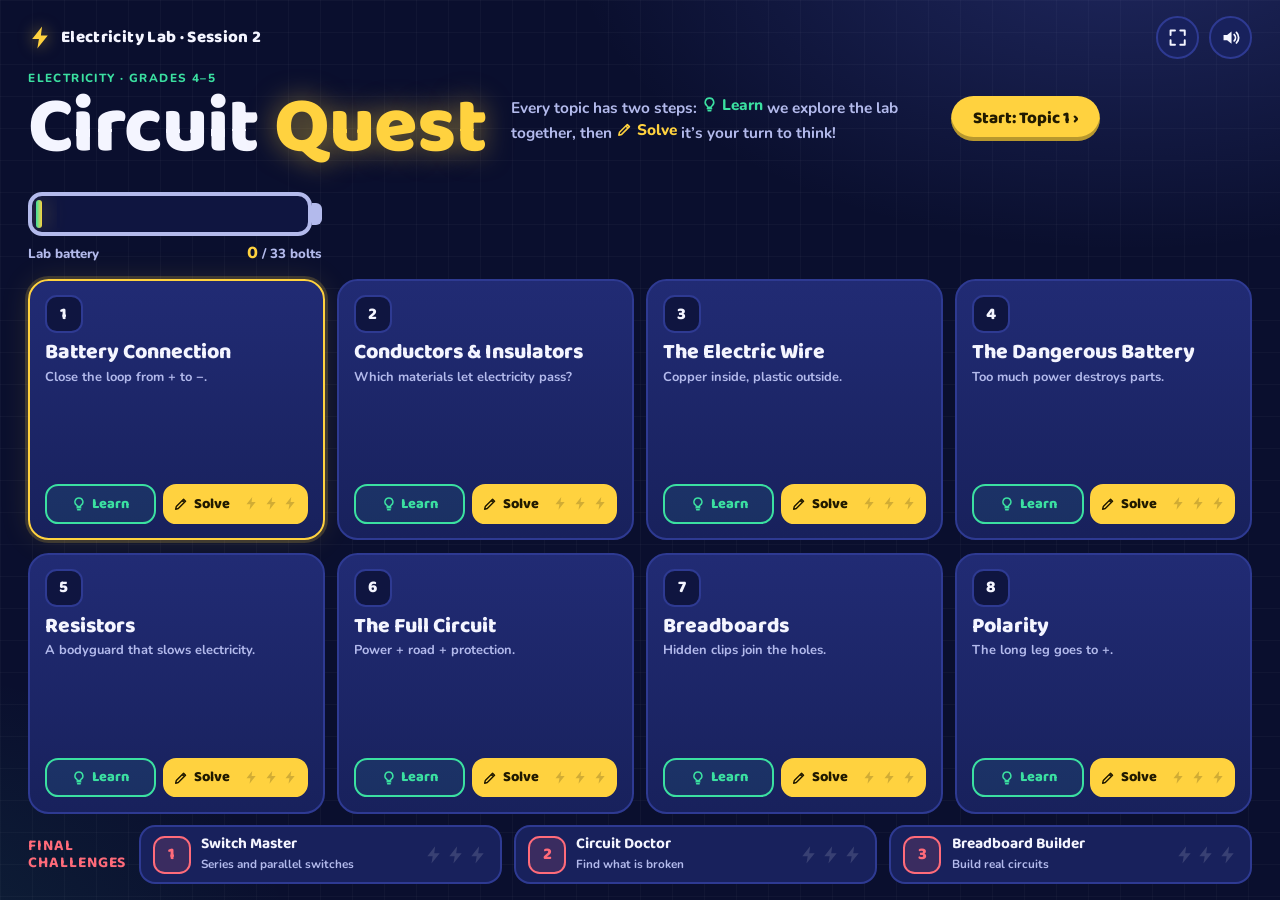
==== commit 201b89aa: "Circuit Quest: add a Learn lab to every topic and harder Solve missions - Reorganise the game into 8" ====
--- a/circuit-quest/index.html
+++ b/circuit-quest/index.html
@@ -70,7 +70,7 @@
 .bigcell{display:flex;align-items:center}
 .bc-body{flex:1;height:3rem;border:4px solid var(--soft);border-radius:14px;padding:4px;position:relative;overflow:hidden;background:var(--ink2)}
 .bc-fill{height:100%;border-radius:8px;background:linear-gradient(90deg,var(--mint),var(--volt));box-shadow:0 0 22px rgba(255,210,63,.45);min-width:6px;transition:width .8s ease}
-.bc-ticks{position:absolute;inset:4px;background:repeating-linear-gradient(90deg,transparent 0 calc(10% - 3px),var(--ink2) calc(10% - 3px) 10%)}
+.bc-ticks{position:absolute;inset:4px;background:repeating-linear-gradient(90deg,transparent 0 calc(100% / 11 - 3px),var(--ink2) calc(100% / 11 - 3px) calc(100% / 11))}
 .bc-nub{width:10px;height:1.5rem;background:var(--soft);border-radius:0 6px 6px 0}
 .bc-cap{display:flex;justify-content:space-between;align-items:baseline;font-weight:800;color:var(--soft);font-size:.9rem}
 .bc-cap b{color:var(--volt);font-family:var(--display);font-size:1.25rem}
@@ -107,7 +107,8 @@
 .goal{flex:none;min-height:2.5em;display:flex;flex-direction:column;justify-content:center;font-family:var(--display);font-size:clamp(1rem,3vh,1.5rem);font-weight:700;line-height:1.25;margin:0;text-wrap:balance}
 .goal b{color:var(--volt)}
 .goal-s{display:block;font-family:var(--body);font-size:.85rem;color:var(--soft);font-weight:700;margin-top:2px}
-.stagebox{flex:1;min-height:0;container-type:size;display:grid;place-items:center}
+.stagebox{flex:1;min-height:0;display:flex;gap:clamp(8px,1.4vw,18px)}
+.stagecell{flex:1;min-width:0;container-type:size;display:grid;place-items:center}
 .stage{width:min(100%, calc((100vh - 17rem) * 1000 / 560));width:min(100cqw, calc(100cqh * 1000 / 560));aspect-ratio:1000/560;
   background:var(--stage);border:3px solid var(--line);border-radius:clamp(14px,2vh,26px);overflow:hidden;position:relative;
   box-shadow:0 22px 50px rgba(0,0,0,.35);transition:border-color .25s}
@@ -133,7 +134,7 @@
 .part:hover{transform:translateY(-2px);border-color:var(--soft)}
 .part.sel{border-color:var(--volt);box-shadow:0 0 0 3px rgba(255,210,63,.3)}
 .part.lifted{opacity:.3}
-.part .icon{display:block;width:100%;flex:1;min-height:0;background:var(--stage);border-radius:.7rem}
+.part .icon{display:block;width:100%;flex:1;min-height:0;overflow:hidden;background:var(--stage);border-radius:.7rem}
 .part .icon svg{width:100%;height:100%;display:block}
 .pname{font-family:var(--display);font-weight:800;font-size:.85rem;line-height:1.05;text-align:center}
 .pname small{display:block;font-family:var(--body);font-size:.68rem;color:var(--soft);font-weight:700;margin-top:1px}
@@ -191,7 +192,11 @@
   .screen{height:auto;min-height:100dvh}
   .hero{grid-template-columns:1fr}
   .missions{flex:none;grid-template-columns:repeat(2,minmax(0,1fr));grid-template-rows:none}
-  .stagebox{flex:none;container-type:normal;display:block}
+  .stagebox{flex:none;flex-direction:column}
+  .stagecell{flex:none;container-type:normal;display:block}
+  .ideas{width:auto}
+  .topics{flex:none;grid-template-columns:repeat(2,minmax(0,1fr));grid-template-rows:none}
+  .finals{grid-template-columns:1fr}
   .stage{width:100%}
   .stage.bare{height:auto}
   .cards,.cards.six{height:auto;grid-template-columns:repeat(2,minmax(0,1fr));grid-template-rows:none}
@@ -300,19 +305,91 @@
 .bb-plus{font:800 16px var(--display);fill:#E0334B;text-anchor:middle;dominant-baseline:central}
 .bbpart{cursor:pointer}
 
+
+/* ---------- Learn / Solve additions ---------- */
+.mode{display:inline-block;padding:1px 8px;border-radius:999px;font-size:.68rem;margin-right:.45rem;vertical-align:1px;letter-spacing:.1em}
+.mode.learn{background:var(--mint);color:#062a1d}
+.mode.solve{background:var(--volt);color:#211a00}
+.mode.challenge{background:var(--coral);color:#2a0008}
+.lvhead .btn svg,.tbtn svg,.lede svg{width:1.1em;height:1.1em;flex:none}
+.ideas{flex:none;width:clamp(15rem,23vw,22rem);display:flex;flex-direction:column;gap:.55rem;background:var(--panel);border:2px solid var(--line);border-radius:1.3rem;padding:clamp(10px,1.6vh,16px);overflow:auto}
+.ideas h2{display:flex;justify-content:space-between;align-items:baseline;font-family:var(--display);font-size:1.05rem;margin:0;color:var(--mint);letter-spacing:.06em;text-transform:uppercase}
+.ideas h2 span{color:var(--soft);font-size:.9rem}
+.ideas ol{list-style:none;margin:0;padding:0;display:flex;flex-direction:column;gap:.5rem}
+.idea{width:100%;display:flex;gap:.6rem;align-items:flex-start;padding:.55rem .65rem;border-radius:.9rem;border:2px dashed var(--line);background:none;color:var(--dim);font-family:var(--body);font-weight:700;font-size:.98rem;line-height:1.3;text-align:left;cursor:pointer}
+.idea:hover:not(:disabled){border-color:var(--soft);color:var(--soft)}
+.idea:disabled{cursor:default}
+.idea .inum{flex:none;width:1.7rem;height:1.7rem;border-radius:50%;display:grid;place-items:center;background:var(--panel2);font-family:var(--display);font-weight:800;color:var(--text)}
+.idea.on{border-style:solid;border-color:var(--mint);color:var(--text);background:rgba(59,224,161,.08)}
+.idea.on b{color:var(--volt)}
+.idea.on .inum{background:var(--mint);color:#062a1d}
+.idea.fresh{animation:popin .5s both}
+.ideas .ready{margin-top:auto;align-self:stretch}
+.chipbtn{flex:none;align-self:center;min-height:2.9rem;padding:.3rem 1.1rem;border-radius:999px;border:2px solid var(--line);background:var(--panel);color:var(--text);font-family:var(--display);font-weight:800;font-size:.98rem;cursor:pointer}
+.chipbtn:hover{border-color:var(--soft)}
+.chipbtn.on{border-color:var(--volt);background:rgba(255,210,63,.14);color:var(--volt)}
+.tray:has(.chipbtn){flex-wrap:wrap;align-content:center}
+.part .icon.emoji{display:grid;place-items:center;font-size:clamp(1.5rem,4.2vh,2.3rem);overflow:hidden}
+.part .pname{max-width:100%}
+.part.tested{border-color:var(--soft)}
+.part.used{opacity:.4}
+.opts.two{grid-template-columns:repeat(2,minmax(0,1fr));width:min(30rem,42vw)}
+.opts.two .opt{font-size:1rem;text-align:center}
+.bat-body.danger{fill:#5A1424;stroke:#FF4D64}
+.bt-v.sm{font-size:12px}
+.rec-h{font:800 26px var(--display)}
+.rec-e{font-size:40px}
+.sec-l{font:800 18px var(--display)}
+.spin-arrow{font:800 48px var(--display);fill:var(--volt)}
+.rotor.spin{animation:spin .45s linear infinite}
+.rotor.spin.rev{animation-direction:reverse}
+.boom>*{transform-box:fill-box;transform-origin:center;animation:boom .9s ease-out both}
+.boom>*:nth-child(2){animation-delay:.08s}.boom>*:nth-child(3){animation-delay:.16s}
+.stage.shake{animation:shake .45s}
+/* map */
+.hero2{display:flex;align-items:center;gap:clamp(12px,2vw,32px);flex-wrap:wrap}
+.hero2 .lede{flex:1 1 20rem;margin:0}
+.lede .lg,.lede .sv{display:inline-flex;align-items:center;gap:.25em;font-weight:800}
+.lede .lg{color:var(--mint)} .lede .sv{color:var(--volt)}
+.labmini{flex:0 1 20rem;display:flex;flex-direction:column;gap:.35rem}
+.topics{flex:1;min-height:0;display:grid;grid-template-columns:repeat(4,minmax(0,1fr));grid-template-rows:repeat(2,minmax(0,1fr));gap:clamp(8px,1.4vh,16px)}
+.tcard{min-height:0;overflow:hidden;display:flex;flex-direction:column;gap:.3rem;padding:clamp(10px,1.6vh,16px);border-radius:1.4rem;background:linear-gradient(180deg,var(--panel2),var(--panel));border:2px solid var(--line)}
+.tcard.next{border-color:var(--volt);box-shadow:0 0 0 3px rgba(255,210,63,.18),0 0 30px rgba(255,210,63,.12)}
+.tcard.done .mnum{background:var(--volt);color:#211a00;border-color:var(--volt)}
+.tag-l{font-size:.72rem;font-weight:800;letter-spacing:.08em;text-transform:uppercase;color:var(--mint)}
+.tbtns{margin-top:auto;display:grid;grid-template-columns:1fr 1.3fr;gap:.45rem}
+.tbtn{display:flex;align-items:center;justify-content:center;gap:.35rem;min-height:2.7rem;border-radius:.9rem;font-family:var(--display);font-weight:800;font-size:.98rem;text-decoration:none;border:2px solid;transition:transform .12s}
+.tbtn:hover{transform:translateY(-2px)}
+.tbtn span{display:inline-flex;align-items:center;gap:.35rem}
+.tbtn.learn{border-color:var(--mint);color:var(--mint);background:rgba(59,224,161,.08)}
+.tbtn.solve{border-color:var(--volt);background:var(--volt);color:#211a00;justify-content:space-between;padding:0 .55rem}
+.tbtn.solve .bolt{width:1rem;height:1rem;fill:rgba(0,0,0,.18);filter:none}
+.tbtn.solve .bolt.on{fill:#211a00}
+.finals{flex:none;display:grid;grid-template-columns:auto repeat(3,minmax(0,1fr));gap:clamp(8px,1.4vh,16px);align-items:stretch}
+.finals-h{align-self:center;font-family:var(--display);font-size:1.05rem;line-height:1.05;margin:0;color:var(--coral);text-transform:uppercase;letter-spacing:.06em}
+.fcard{display:flex;align-items:center;gap:.7rem;padding:.55rem .8rem;border-radius:1.1rem;border:2px solid var(--line);background:var(--panel);text-decoration:none;transition:border-color .15s,transform .12s}
+.fcard:hover{border-color:var(--coral);transform:translateY(-2px)}
+.fcard .mnum{background:rgba(255,107,122,.15);border-color:var(--coral);color:var(--coral)}
+.fcard b{display:block;font-family:var(--display);font-size:1.05rem;line-height:1.1}
+.fcard small{color:var(--soft);font-weight:700;font-size:.8rem}
+.fcard .bolts{margin-left:auto}
+
 @keyframes flow{to{stroke-dashoffset:-24}}
 @keyframes pulse{50%{opacity:.45}}
 @keyframes ringp{50%{stroke-opacity:.25}}
 @keyframes flick{50%{opacity:.15}}
 @keyframes smoke{from{transform:translateY(0);opacity:.9}to{transform:translateY(-34px);opacity:0}}
 @keyframes wave{from{opacity:1}to{opacity:.05}}
+@keyframes spin{to{transform:rotate(360deg)}}
+@keyframes boom{from{transform:scale(.1);opacity:1}to{transform:scale(1.9);opacity:0}}
 @keyframes bob{50%{transform:translateY(-4px)}}
 @keyframes shake{20%,60%{transform:translateX(-9px)}40%,80%{transform:translateX(9px)}}
 @keyframes popin{from{transform:scale(.6);opacity:0}to{transform:scale(1);opacity:1}}
 @media (prefers-reduced-motion: reduce){
   .volty,.socket,.pad,.wend.idle,.ring,.sparks path,.smoke circle,.waves path{animation:none}
   .flow{animation-duration:3s!important}
-  .wincard,.winbolts .bolt.on,.screen,.stage.enter>*{animation:none}
+  .wincard,.winbolts .bolt.on,.screen,.stage.enter>*,.rotor.spin,.idea.fresh,.stage.shake{animation:none}
+  .boom>*{animation-duration:.01s}
 }
 </style>
 </head>
@@ -322,6 +399,20 @@
 <script>
 (() => {
 'use strict';
+/* Circuit Quest — Session 2 · Electricity (grades 4–5)
+
+   HOW THIS FILE IS ORGANISED
+     Part 1  Core: helpers, storage, sound, confetti, mascot
+     Part 2  Drawing kit: circuit parts, loop circuits, breadboard
+     Part 3  Interaction kit: drag-or-tap, the wire bench
+     Part 4  Topics 1–8, each with its LEARN lab, then its SOLVE mission
+     Part 5  Final challenges
+     Part 6  Course map, screens and router
+*/
+
+/* ═════════════════════════════════════════════════════════════════════
+   PART 1 · CORE
+   ═════════════════════════════════════════════════════════════════════ */
 const $ = (s, r = document) => r.querySelector(s);
 const $$ = (s, r = document) => [...r.querySelectorAll(s)];
 const app = $('#app');
@@ -330,12 +421,14 @@
 
 /* ================= storage ================= */
 const Store = {
-  key: 'circuitQuest.v1',
+  key: 'circuitQuest.v2',
   get() { try { return JSON.parse(localStorage.getItem(this.key)) || {}; } catch (e) { return {}; } },
   set(d) { try { localStorage.setItem(this.key, JSON.stringify(d)); } catch (e) {} }
 };
 const getStars = () => Store.get().stars || {};
-function saveStars(n, s) { const d = Store.get(); d.stars = d.stars || {}; d.stars[n] = Math.max(d.stars[n] || 0, s); Store.set(d); }
+function saveStars(k, s) { const d = Store.get(); d.stars = d.stars || {}; d.stars[k] = Math.max(d.stars[k] || 0, s); Store.set(d); }
+const getLearned = () => Store.get().learned || {};
+function setLearned(n) { const d = Store.get(); d.learned = d.learned || {}; d.learned[n] = true; Store.set(d); }
 
 /* ================= sound ================= */
 const Snd = {
@@ -373,6 +466,8 @@
     case 'pop': Snd.noise(.4, .35); Snd.tone(170, .3, { type: 'square', v: .08, to: 50 }); break;
     case 'zap': Snd.noise(.09, .12); break;
     case 'buzz': for (let i = 0; i < 3; i++) Snd.tone(1150, .18, { type: 'square', v: .04, at: i * .28 }); break;
+    case 'motor': Snd.tone(70, .9, { type: 'sawtooth', v: .05, to: 90 }); break;
+    case 'idea': Snd.tone(988, .12, { type: 'triangle', v: .07 }); Snd.tone(1319, .18, { type: 'triangle', v: .07, at: .09 }); break;
     case 'win': [523, 659, 784, 1047].forEach((f, i) => Snd.tone(f, .3, { type: 'triangle', v: .13, at: i * .12 })); Snd.tone(1047, .6, { v: .08, at: .5 }); break;
   }
 }
@@ -419,6 +514,9 @@
     ${mouth}</svg>`;
 }
 
+/* ═════════════════════════════════════════════════════════════════════
+   PART 2 · DRAWING KIT
+   ═════════════════════════════════════════════════════════════════════ */
 /* ================= SVG circuit parts ================= */
 const DEFS = `<defs>
  <radialGradient id="gY"><stop offset="0" stop-color="#FFF7CF" stop-opacity=".95"/><stop offset=".35" stop-color="#FFD23F" stop-opacity=".5"/><stop offset="1" stop-color="#FFD23F" stop-opacity="0"/></radialGradient>
@@ -447,19 +545,20 @@
     if (p.conn === 'loosePos') x = cut(46, 76) + wirePath('M76 0 C62 0 62 24 54 30') + '<circle cx="54" cy="30" r="6" class="tip"/>';
     if (p.conn === 'bothPos') x = cut(-76, -46) + wirePath('M-76 0 V44 H64 V6');
     if (p.conn === 'bothNeg') x = cut(46, 76) + wirePath('M76 0 V44 H-64 V6');
-    return x + `<rect x="-46" y="-26" width="86" height="52" rx="12" class="bat-body"/>
+    return x + `<rect x="-46" y="-26" width="86" height="52" rx="12" class="bat-body${p.danger ? ' danger' : ''}"/>
       <path d="M16 -26 H28 a12 12 0 0 1 12 12 V14 a12 12 0 0 1 -12 12 H16 Z" fill="#FFD23F"/>
       <rect x="40" y="-11" width="8" height="22" rx="3" fill="#FFD23F"/>` +
-      lbl(28, 1, '+', 'bt-p', s) + lbl(-33, 1, '−', 'bt-m', s) + lbl(-8, 1, v, 'bt-v', s);
+      lbl(28, 1, '+', 'bt-p', s) + lbl(-33, 1, '−', 'bt-m', s) + lbl(-8, 1, v, v.length > 4 ? 'bt-v sm' : 'bt-v', s);
   },
   bulb(p, s) {
-    const on = s.on, b = s.bright ?? 1;
+    const burnt = s.burnt || p.burnt, on = s.on && !burnt, b = s.bright ?? 1;
     return cut(-20, 20) + (on ? `<circle cx="0" cy="-52" r="${46 + 40 * b}" fill="url(#gY)" opacity="${.3 + .7 * b}"/>` : '') +
       `<rect x="-26" y="-12" width="52" height="22" rx="8" class="holder"/>
        <circle cx="-18" cy="0" r="4" class="joint"/><circle cx="18" cy="0" r="4" class="joint"/>
        <path d="M-13 -12 V-25 H13 V-12 Z" class="screw"/><path d="M-13 -16 H13 M-13 -21 H13" stroke="#8C90AE" stroke-width="1.5"/>
-       <path d="M-13 -25 C-13 -33 -28 -38 -28 -54 A28 28 0 1 1 28 -54 C28 -38 13 -33 13 -25 Z" class="glass${on ? ' lit' : ''}"${on ? ` style="fill:rgba(255,236,150,${.35 + .6 * b})"` : ''}/>
-       <path d="M-7 -25 L-6 -50 Q0 -60 6 -50 L7 -25" class="fil${on ? ' lit' : ''}"/>`;
+       <path d="M-13 -25 C-13 -33 -28 -38 -28 -54 A28 28 0 1 1 28 -54 C28 -38 13 -33 13 -25 Z" class="glass${on ? ' lit' : ''}"${on ? ` style="fill:rgba(255,236,150,${.35 + .6 * b})"` : burnt ? ' style="fill:#2B2B36;stroke:#55556a"' : ''}/>` +
+      (burnt ? '<path d="M-7 -25 L-6 -44 M7 -25 L6 -40" class="fil"/><path d="M-10 -70 l8 12 l-6 6 l9 10" stroke="#0b0b10" stroke-width="2.5" fill="none"/>' + SMOKE
+             : `<path d="M-7 -25 L-6 -50 Q0 -60 6 -50 L7 -25" class="fil${on ? ' lit' : ''}"/>`);
   },
   bulbC(p, s) { // centred bulb used in the switch circuits
     const on = s.on, b = s.bright ?? 1;
@@ -501,6 +600,15 @@
       (p.closed ? '<path d="M-26 0 L26 0" class="lever"/><circle cx="26" cy="0" r="9" class="knob"/>'
                 : '<path d="M-26 0 L12 -34" class="lever"/><circle cx="12" cy="-34" r="9" class="knob"/>');
   },
+  build(p, s) { // the wire kids assemble in Learn 3: copper core and/or plastic jacket
+    const w = 150;
+    let x = cut(-w - 12, w + 12, 44);
+    if (!p.copper && !p.jacket) x += `<rect x="${-w}" y="-28" width="${2 * w}" height="56" rx="18" class="socket"/>` + lbl(0, 1, 'build the wire here', 'socket-q sm', s);
+    if (p.copper) x += `<rect x="${-w - 12}" y="-8" width="${2 * w + 24}" height="16" rx="8" fill="#E4833F" stroke="#9C4F1C" stroke-width="2.5"/><path d="M${-w} -2H${w}M${-w} 3H${w}" stroke="#F7B27A" stroke-width="1.5"/>`;
+    if (p.jacket) x += `<rect x="${-w}" y="-21" width="${2 * w}" height="42" rx="21" fill="rgba(255,77,100,.55)" stroke="#E0334B" stroke-width="3"/><rect x="${-w + 16}" y="-16" width="${2 * w - 32}" height="8" rx="4" fill="rgba(255,255,255,.35)"/>`;
+    if (p.copper && !p.jacket && s.flowing) x += [-95, 0, 95].map(dx => `<g transform="translate(${dx} 0)">${SPARKS}</g>`).join('');
+    return x;
+  },
   gap: () => cut(-34, 34) + '<rect x="-34" y="-6" width="10" height="12" rx="3" class="tip"/><rect x="24" y="-6" width="10" height="12" rx="3" class="tip"/>',
   wood: () => cut(-44, 44) + `<rect x="-46" y="-14" width="92" height="28" rx="7" fill="#C98B4E" stroke="#8A5A2B" stroke-width="3"/>
       <path d="M-36 -5 q20 -5 40 0 t30 0 M-38 6 q24 5 46 0 t26 -2" stroke="#8A5A2B" stroke-width="2" fill="none"/>`,
@@ -573,12 +681,13 @@
   const g = geom(o.box), res = o.res || evalLoop(o.slots), pw = o.powered !== false;
   const flowing = pw && (res.status === 'works' || res.status === 'dim');
   let s = `<svg class="board" viewBox="${o.vb || '0 0 1000 560'}" role="img" aria-label="${o.label || 'Electric circuit'}">${DEFS}` + wirePath(g.path);
-  if (flowing) s += `<path class="flow${res.dir < 0 ? ' rev' : ''}" style="animation-duration:${res.bright < .5 ? 1.9 : .8}s" d="${g.path}"/>`;
+  if (flowing) s += `<path class="flow${res.dir < 0 ? ' rev' : ''}" style="animation-duration:${o.speed || (res.bright < .5 ? 1.9 : .8)}s" d="${g.path}"/>`;
   o.slots.forEach((p, i) => {
     const { x, y, a } = g.at(p.edge, p.f), d = p.dir || 1;
     const st = { a, d, on: flowing, bright: res.bright, flowing, rev: res.dir < 0, burnt: pw && res.status === 'burn' && res.burnt.includes(i) };
     const tall = TALL.includes(p.type);
-    const hit = o.tap ? `<rect class="hit" x="-62" y="${tall ? -100 : -54}" width="124" height="${tall ? 144 : 108}" rx="18"/>` : '';
+    const hw = p.type === 'build' ? 175 : 62;
+    const hit = o.tap ? `<rect class="hit" x="${-hw}" y="${tall ? -100 : -54}" width="${2 * hw}" height="${tall ? 144 : 108}" rx="18"/>` : '';
     const badge = o.badges && p.flip ? `<g class="flipb" data-flip="${i}" transform="translate(0 60) rotate(${-a})"><title>Flip</title><circle r="18" class="flipc"/><path class="flipi" d="M-8 -4 H7 l-4 -4 M8 4 H-7 l4 4"/></g>` : '';
     s += `<g class="slot${o.tap ? ' tap' : ''}" data-i="${i}" transform="translate(${x} ${y}) rotate(${a})">${hit}<g transform="scale(${d} 1)">${PART[p.type](p, st)}</g>${o.hl === i ? `<circle class="ring${o.ringGood ? ' good' : ''}" r="64"/>` : ''}${badge}</g>`;
   });
@@ -597,6 +706,125 @@
 
 function svgPt(svg, e) { return new DOMPoint(e.clientX, e.clientY).matrixTransform(svg.getScreenCTM().inverse()); }
 
+/* ================= breadboard ================= */
+const BB = {
+  x: c => 150 + (c - 1) * 40,
+  rows: { a: 146, b: 174, c: 202, d: 230, e: 258, f: 314, g: 342, h: 370, i: 398, j: 426 },
+  rails: { tp: 72, tn: 100, bp: 468, bn: 496 }
+};
+const HOLE_RE = /^(tp|tn|bp|bn|[a-j])(\d+)$/;
+const ALL_HOLES = ['tp', 'tn', 'bp', 'bn', ...'abcdefghij'].flatMap(r => Array.from({ length: 20 }, (_, k) => r + (k + 1)));
+function holeXY(id) { const m = HOLE_RE.exec(id); return [BB.x(+m[2]), BB.rails[m[1]] ?? BB.rows[m[1]]]; }
+// Every hole joined by the same hidden metal clip shares one "net"
+function netOf(id) { const m = HOLE_RE.exec(id); return m[1].length === 2 ? m[1] : ('abcde'.includes(m[1]) ? 'T' : 'B') + m[2]; }
+const isStrip = net => /^[TB]/.test(net);
+const NETC = net => isStrip(net) ? '#1FBF84' : net[1] === 'p' ? '#FF4D64' : '#2F8FE8';
+function holeName(id) {
+  const m = HOLE_RE.exec(id);
+  return { tp: 'the top + rail', tn: 'the top − rail', bp: 'the bottom + rail', bn: 'the bottom − rail' }[m[1]] || `hole <b>${m[1]}${m[2]}</b>`;
+}
+function nearestHole(x, y) {
+  let best = null, bd = 17;
+  for (const h of ALL_HOLES) { const [hx, hy] = holeXY(h), d = Math.hypot(hx - x, hy - y); if (d < bd) { bd = d; best = h; } }
+  return best;
+}
+function glowSVG(net, color = NETC(net)) {
+  let x1, y1, x2, y2;
+  if (isStrip(net)) {
+    const c = +net.slice(1), L = net[0] === 'T' ? ['a', 'e'] : ['f', 'j'];
+    x1 = x2 = BB.x(c); y1 = BB.rows[L[0]] - 14; y2 = BB.rows[L[1]] + 14;
+  } else { y1 = y2 = BB.rails[net]; x1 = BB.x(1) - 14; x2 = BB.x(20) + 14; }
+  return `<path d="M${x1} ${y1}L${x2} ${y2}" stroke="${color}" stroke-opacity=".3" stroke-width="30" stroke-linecap="round"/>
+    <path d="M${x1} ${y1}L${x2} ${y2}" stroke="${color}" stroke-width="8" stroke-linecap="round"/>`;
+}
+function boardSVG(o = {}) {
+  let s = `<svg class="board" viewBox="0 0 1000 560" role="img" aria-label="Breadboard">${DEFS}
+    <rect x="112" y="40" width="836" height="488" rx="20" fill="#ECEFF8" stroke="#C3C9E0" stroke-width="3"/>
+    <rect x="112" y="276" width="836" height="20" fill="#D3D8EA"/>`;
+  for (const [y, c] of [[56, '#FF4D64'], [116, '#2F8FE8'], [452, '#FF4D64'], [512, '#2F8FE8']]) s += `<path d="M${BB.x(1) - 14} ${y}H${BB.x(20) + 14}" stroke="${c}" stroke-width="3"/>`;
+  for (const [r, t, c] of [['tp', '+', '#E0334B'], ['tn', '−', '#1F7FD6'], ['bp', '+', '#E0334B'], ['bn', '−', '#1F7FD6']])
+    s += `<text class="bb-sign" x="128" y="${BB.rails[r]}" fill="${c}">${t}</text><text class="bb-sign" x="932" y="${BB.rails[r]}" fill="${c}">${t}</text>`;
+  for (const l of 'abcdefghij') s += `<text class="bb-lbl" x="128" y="${BB.rows[l]}">${l}</text><text class="bb-lbl" x="932" y="${BB.rows[l]}">${l}</text>`;
+  for (const c of [1, 5, 10, 15, 20]) s += `<text class="bb-lbl" x="${BB.x(c)}" y="131">${c}</text>`;
+  (o.glow || []).forEach(g => { s += glowSVG(g.net, g.color); });
+  ALL_HOLES.forEach(h => { const [x, y] = holeXY(h); s += `<rect x="${x - 6}" y="${y - 6}" width="12" height="12" rx="2.5" class="bb-hole"/>`; });
+  (o.marks || []).forEach(m => {
+    const [x, y] = holeXY(m.id);
+    s += `<circle cx="${x}" cy="${y}" r="13" class="bb-mark ${m.cls || ''}"/>` +
+      (m.label ? `<g transform="translate(${x + 17} ${y - 19})"><circle r="13" fill="#FF9F1C"/><text class="tag-t" text-anchor="middle" dominant-baseline="central">${m.label}</text></g>` : '');
+  });
+  return s + (o.parts || '') + (o.extra || '') + '</svg>';
+}
+
+// What kind of clip a net is, and a kid-friendly sentence about a hole
+const bbKind = n => isStrip(n) ? (n[0] === 'T' ? 'top' : 'bottom') : n[1] === 'p' ? 'plus' : 'minus';
+function bbExplain(h) {
+  const n = netOf(h), k = bbKind(n);
+  if (k === 'plus' || k === 'minus') return `That hole is on ${holeName(h)}. One long metal clip joins <b>every</b> hole in this line.`;
+  const c = n.slice(1), L = k === 'top' ? 'a–e' : 'f–j';
+  return `${holeName(h).replace(/^hole/, 'Hole')}: a hidden clip joins the 5 holes in column ${c} (${L}). Parts plugged in there are connected!`;
+}
+// A 3 V battery plugged into the top rails (used by the breadboard screens)
+const BB_BATTERY = `<path class="w-out" d="M60 252V72H150"/><path class="w-red" d="M60 252V72H150"/><path class="w-out" d="M60 348V372H96V100H150"/><path class="w-blue" d="M60 348V372H96V100H150"/>
+  <g transform="translate(60 300) rotate(270)">${PART.battery({ level: 1 }, { a: 270, d: 1 })}</g>`;
+// Which LEDs light, burn or stay dark on a breadboard build
+function evalBB(parts) {
+  const par = {}, f = x => { if (!(x in par)) par[x] = x; while (par[x] !== x) { par[x] = par[par[x]]; x = par[x]; } return x; };
+  parts.forEach(p => { if (p.type === 'wire') { const a = f(netOf(p.a)), b = f(netOf(p.b)); if (a !== b) par[a] = b; } });
+  const P = f('tp'), N = f('tn'), out = { status: 'open', lit: new Set(), burnt: new Set(), roots: new Set(), f };
+  if (P === N) { out.status = 'short'; return out; }
+  const comps = []; parts.forEach((p, i) => { if (p.type !== 'wire') comps.push({ i, type: p.type, na: f(netOf(p.a)), nb: f(netOf(p.b)) }); });
+  let reversed = false, resOnly = false;
+  const seen = new Set([P]), path = [];
+  (function dfs(n, rev) {
+    if (n === N) {
+      const leds = path.filter(c => c.type === 'led'), hasR = path.some(c => c.type === 'res');
+      if (rev) { reversed = true; return; }
+      if (!leds.length) { resOnly = true; return; }
+      if (hasR) { leds.forEach(c => out.lit.add(c.i)); path.forEach(c => { out.roots.add(c.na); out.roots.add(c.nb); }); }
+      else leds.forEach(c => out.burnt.add(c.i));
+      return;
+    }
+    for (const c of comps) {
+      if (path.includes(c) || c.na === c.nb) continue;
+      let nx, r = false;
+      if (c.na === n) nx = c.nb; else if (c.nb === n) { nx = c.na; r = c.type === 'led'; } else continue;
+      if (seen.has(nx)) continue;
+      seen.add(nx); path.push(c); dfs(nx, rev || r); path.pop(); seen.delete(nx);
+    }
+  })(P, false);
+  if (out.burnt.size) { out.status = 'burn'; out.lit.clear(); out.roots.clear(); }
+  else if (out.lit.size) out.status = 'works';
+  else if (comps.some(c => c.type === 'led' && c.na === c.nb)) out.status = 'bypass';
+  else if (reversed) out.status = 'reversed';
+  else if (resOnly) out.status = 'resonly';
+  return out;
+}
+function bbPartSVG(p, i, st) {
+  const [x1, y1] = holeXY(p.a), [x2, y2] = holeXY(p.b), mx = (x1 + x2) / 2, my = (y1 + y2) / 2;
+  const grab = d => `<path d="${d}" stroke="transparent" stroke-width="24" fill="none"/>`;
+  if (p.type === 'wire') {
+    const na = netOf(p.a), nb = netOf(p.b);
+    const col = [na, nb].some(n => n === 'tp' || n === 'bp') ? '#FF4D64' : [na, nb].some(n => n === 'tn' || n === 'bn') ? '#2F8FE8' : '#1FBF84';
+    const d = `M${x1} ${y1}Q${mx} ${my - Math.max(28, Math.hypot(x2 - x1, y2 - y1) * .3)} ${x2} ${y2}`;
+    return `<g class="bbpart" data-p="${i}">${grab(d)}<path d="${d}" stroke="#1a1d2e" stroke-width="10" fill="none" stroke-linecap="round"/><path d="${d}" stroke="${col}" stroke-width="6" fill="none" stroke-linecap="round"/><circle cx="${x1}" cy="${y1}" r="4" fill="#C9CCE0"/><circle cx="${x2}" cy="${y2}" r="4" fill="#C9CCE0"/></g>`;
+  }
+  if (p.type === 'res') {
+    const a = Math.atan2(y2 - y1, x2 - x1) * 180 / Math.PI, d = `M${x1} ${y1}L${x2} ${y2}`;
+    return `<g class="bbpart" data-p="${i}">${grab(d)}<path d="${d}" class="bb-leg"/><g transform="translate(${mx} ${my}) rotate(${a})"><rect x="-24" y="-9" width="48" height="18" rx="9" class="res"/><rect x="-14" y="-9" width="5" height="18" fill="#7A4A21"/><rect x="-4" y="-9" width="5" height="18" fill="#1a1a1a"/><rect x="6" y="-9" width="5" height="18" fill="#8B4513"/><rect x="15" y="-9" width="4" height="18" fill="#D4AF37"/></g></g>`;
+  }
+  const c = LEDC[p.color || 'red'], cy = Math.min(y1, y2) - 44, sg = x1 <= x2 ? -1 : 1, ax = mx + sg * 7, kx = mx - sg * 7;
+  const da = `M${ax} ${cy + 15}V${cy + 24}l${sg * 6} 6L${x1} ${y1}`, dk = `M${kx} ${cy + 15}L${x2} ${y2}`;
+  return `<g class="bbpart" data-p="${i}">${st.on ? `<circle cx="${mx}" cy="${cy}" r="80" fill="url(#${c.g})"/>` : ''}${grab(da)}${grab(dk)}
+    <path d="${da}" class="bb-leg"/><path d="${dk}" class="bb-leg"/>
+    <rect x="${mx - 18}" y="${cy + 8}" width="36" height="7" rx="2" fill="${st.burnt ? '#3a3a48' : c.rim}"/>
+    <path d="M${mx - 14} ${cy + 9}V${cy - 6}A14 14 0 0 1 ${mx + 14} ${cy - 6}V${cy + 9}Z" fill="${st.burnt ? '#2f2f3a' : st.on ? c.on : c.off}" stroke="${st.burnt ? '#555' : st.on ? '#fff' : c.rim}" stroke-width="2.5"/>
+    <text class="bb-plus" x="${ax + sg * 13}" y="${cy + 26}">+</text>${st.burnt ? `<g transform="translate(${mx} ${cy + 62})">${SMOKE}</g>` : ''}</g>`;
+}
+
+/* ═════════════════════════════════════════════════════════════════════
+   PART 3 · INTERACTION KIT
+   ═════════════════════════════════════════════════════════════════════ */
 /* ================= drag or tap for tray items ================= */
 function pickTarget(list, x, y) {
   let best = null, bd = Infinity;
@@ -643,9 +871,157 @@
   el.addEventListener('click', () => { if (!el._dragged && o.onTap) o.onTap(); });
 }
 
-/* =====================================================================
-   MISSION 1 — Close the Loop
-   ===================================================================== */
+/* ── Wire bench ───────────────────────────────────────────────────────
+   A battery (with an optional resistor on the red wire) and two floppy
+   wires. The player drags each wire end onto one of the component's
+   terminals. Used by Learn 1, Learn 8 and Solve 8.
+     o.terms()        → { id: [x, y] } free spots a wire end can snap to
+     o.comp(W, on)    → SVG for the component, drawn under the wires
+     o.flowing(W)     → true when electricity runs round the loop
+     o.onChange(W,on) → called after every drop
+     o.onGrab(k)      → called when a wire end is picked up (optional)
+     o.locked()       → true to stop dragging (optional)            */
+function wireBench(ctx, o) {
+  const HOME = { red: [520, 215], blue: [520, 395] };
+  const W = { red: { ax: 470, ay: 150 }, blue: { ax: 470, ay: 440 } };
+  const home = k => { W[k].x = HOME[k][0]; W[k].y = HOME[k][1]; W[k].at = null; };
+  home('red'); home('blue');
+  const fl = w => `M${w.ax} ${w.ay}C${w.ax + 110} ${w.ay} ${w.x - 110} ${w.y + 30} ${w.x} ${w.y}`;
+  const tail = w => fl(w).replace(/^M\S+ \S+/, '');
+  let drag = null;
+  function draw() {
+    const T = o.terms(), on = o.flowing(W);
+    let s = `<svg class="board drag" viewBox="0 0 1000 560" role="img" aria-label="${o.label || 'Battery with two wires'}">${DEFS}`;
+    s += '<path class="w-out" d="M150 228V150H470"/><path class="w-red" d="M150 228V150H470"/><path class="w-out" d="M150 369V440H470"/><path class="w-blue" d="M150 369V440H470"/>';
+    s += o.comp(W, on);
+    for (const k in T) if (W.red.at !== k && W.blue.at !== k) s += `<circle class="pad" cx="${T[k][0]}" cy="${T[k][1]}" r="26"/>`;
+    for (const k of ['red', 'blue']) s += `<path data-w="${k}" class="w-out" d="${fl(W[k])}"/><path data-w="${k}" class="w-${k}" d="${fl(W[k])}"/>`;
+    if (on) s += `<path class="flow" d="M150 228V150H470${tail(W.red)}"/><path class="flow rev" d="M150 369V440H470${tail(W.blue)}"/>`;
+    if (o.resistor) s += `<g transform="translate(310 150) scale(1.25)">${PART.resistor({ strength: 1 }, { a: 0, d: 1 })}</g>`;
+    s += `<g transform="translate(150 300) rotate(270) scale(1.5)">${PART.battery({ level: 1 }, { a: 270, d: 1 })}</g>`;
+    for (const k of ['red', 'blue']) s += `<circle data-e="${k}" class="wend ${k}${W[k].at ? '' : ' idle'}" cx="${W[k].x}" cy="${W[k].y}" r="22"/>`;
+    ctx.stage.innerHTML = s + '</svg>';
+    bind();
+    return on;
+  }
+  function bind() {
+    const svg = $('svg', ctx.stage);
+    svg.addEventListener('pointerdown', e => {
+      if (o.locked && o.locked()) return;
+      Snd.ac();
+      const p = svgPt(svg, e); let best = null, bd = 60;
+      for (const k of ['red', 'blue']) { const d = Math.hypot(W[k].x - p.x, W[k].y - p.y); if (d < bd) { bd = d; best = k; } }
+      if (!best) return;
+      e.preventDefault(); drag = best; W[best].at = null; sfx('pick');
+      if (o.onGrab) o.onGrab(best);
+      try { svg.setPointerCapture(e.pointerId); } catch (err) {}
+    });
+    svg.addEventListener('pointermove', e => {
+      if (!drag) return;
+      const p = svgPt(svg, e), w = W[drag];
+      w.x = Math.max(24, Math.min(976, p.x)); w.y = Math.max(24, Math.min(536, p.y));
+      $$(`path[data-w="${drag}"]`, svg).forEach(el => el.setAttribute('d', fl(w)));
+      const end = $(`circle[data-e="${drag}"]`, svg); end.setAttribute('cx', w.x); end.setAttribute('cy', w.y);
+    });
+    const up = () => {
+      if (!drag) return;
+      const w = W[drag], T = o.terms(); drag = null; let snapped = null;
+      for (const t in T) {
+        if (W.red.at === t || W.blue.at === t) continue;
+        if (Math.hypot(T[t][0] - w.x, T[t][1] - w.y) < 64) { snapped = t; break; }
+      }
+      if (snapped) { w.at = snapped; w.x = T[snapped][0]; w.y = T[snapped][1]; sfx('drop'); } else { w.x = HOME[w === W.red ? 'red' : 'blue'][0]; w.y = HOME[w === W.red ? 'red' : 'blue'][1]; }
+      const on = draw();
+      o.onChange(W, on);
+    };
+    svg.addEventListener('pointerup', up); svg.addEventListener('pointercancel', up);
+  }
+  return { W, draw, reset() { home('red'); home('blue'); return draw(); } };
+}
+
+// Two big components used on the wire bench (M flips them left↔right)
+function bigLED(on, M, labels) {
+  return (on ? '<circle cx="760" cy="150" r="200" fill="url(#gR)"/>' : '') +
+    `<path class="leg big" d="M${M(740)} 222 V258 L${M(700)} 292 V430"/><path class="leg big" d="M${M(780)} 222 V258 L${M(820)} 292 V370"/>
+     <rect x="712" y="206" width="96" height="18" rx="6" fill="#B8324A"/>
+     <path d="M722 208 V150 A38 38 0 0 1 798 150 V208 Z" fill="${on ? '#FF4D64' : 'rgba(255,77,100,.3)'}" stroke="${on ? '#fff' : '#B8324A'}" stroke-width="4"/>
+     <path d="M738 196 V150 A22 22 0 0 1 752 128" stroke="rgba(255,255,255,.55)" stroke-width="6" fill="none" stroke-linecap="round"/>` +
+    (labels ? `<text class="legtxt" x="${M(700)}" y="478" text-anchor="middle">+ long leg</text><text class="legtxt" x="${M(820)}" y="418" text-anchor="middle">− short leg</text>` : '');
+}
+function bigBuzzer(on, M) {
+  return `<path d="M${M(735)} 206 V258 L${M(700)} 292 V400" stroke="#FF4D64" stroke-width="9" fill="none" stroke-linecap="round" stroke-linejoin="round"/>
+    <path d="M${M(785)} 206 V258 L${M(820)} 292 V400" stroke="#0b0b10" stroke-width="9" fill="none" stroke-linecap="round" stroke-linejoin="round"/>
+    <circle cx="760" cy="150" r="62" fill="#1d1d27" stroke="#4a4a5c" stroke-width="4"/><circle cx="760" cy="150" r="12" fill="#07070b"/>
+    <text class="plus-mark" x="${M(722)}" y="128" text-anchor="middle" dominant-baseline="central">+</text>` +
+    (on ? '<g class="waves"><path d="M720 66 q40 -24 80 0"/><path d="M706 46 q54 -32 108 0"/><path d="M692 26 q68 -40 136 0"/></g>' : '');
+}
+
+/* ═════════════════════════════════════════════════════════════════════
+   PART 4 · TOPICS
+   Each topic: LEARN (explain and demo) first, then SOLVE (students' turn).
+   ═════════════════════════════════════════════════════════════════════ */
+
+/* ═════════════════════════════════════════════════════════════════════
+   TOPIC 1 · BATTERY CONNECTION
+   Learn: the teacher's demo lab.  Solve: the students' mission.
+   ═════════════════════════════════════════════════════════════════════ */
+/* ── TOPIC 1 · LEARN — Battery Connection ─────────────────────────── */
+function learnBattery(ctx) {
+  let dev = 'bulb', lastDir = null;
+  const T = { a: [690, 430], b: [830, 430] };
+  ctx.ideas([
+    'Every battery has <b>two sides</b>: + and −.',
+    'One wire is not enough: <b>both sides</b> must be connected.',
+    'Electricity leaves the <b>+</b> side, powers the device and comes back to the <b>−</b> side. That full circle is a <b>loop</b>.',
+    'Swap the wires and a motor spins the <b>other way</b>.'
+  ]);
+  ctx.goal('Drag the <b>red</b> wire (from +) and the <b>blue</b> wire (from −) onto the gray circles of the device.');
+  ctx.say('This battery has a <b>+</b> side (red wire) and a <b>−</b> side (blue wire). Let’s make the device work!', 'think');
+  function comp(W, on) {
+    if (dev === 'bulb') {
+      return '<path class="leg big" d="M719 300C719 360 690 380 690 430"/><path class="leg big" d="M801 300C801 360 830 380 830 430"/>' +
+        `<g transform="translate(760 300) scale(2.3)">${PART.bulb({}, { a: 0, d: 1, on, bright: 1 })}</g>`;
+    }
+    const rev = W.red.at === 'b';
+    return `<path class="leg big" d="M730 300C730 360 690 380 690 430"/><path class="leg big" d="M790 300C790 360 830 380 830 430"/>
+      <rect x="670" y="120" width="180" height="180" rx="34" fill="#E07B39" stroke="#F3A56B" stroke-width="5"/>
+      <circle cx="760" cy="210" r="66" fill="#2A2F55"/>
+      <g class="rotor${on ? ' spin' + (rev ? ' rev' : '') : ''}" style="transform-origin:760px 210px">
+        ${[0, 120, 240].map(a => `<rect x="750" y="150" width="20" height="56" rx="8" fill="#ECF0F1" transform="rotate(${a} 760 210)"/>`).join('')}
+        <circle cx="760" cy="210" r="12" fill="#7F8C8D"/></g>` +
+      (on ? `<text class="spin-arrow" x="760" y="94" text-anchor="middle" dominant-baseline="central">${rev ? '↺' : '↻'}</text>` : '');
+  }
+  const bench = wireBench(ctx, {
+    label: 'Battery and a device', terms: () => T, comp,
+    flowing: W => !!(W.red.at && W.blue.at),
+    onGrab: () => ctx.learn(0),
+    onChange(W, on) {
+      if (on) {
+        ctx.learn(2); ctx.mood('good');
+        if (dev === 'bulb') {
+          sfx('on');
+          ctx.say('It lights up! Electricity leaves the <b>+</b> side, goes through the bulb, and comes back to the <b>−</b> side. The yellow dots show the loop.', 'wow', 'good');
+        } else {
+          sfx('motor');
+          if (lastDir && lastDir !== W.red.at) { ctx.learn(3); ctx.say('It spins the <b>other way</b>! Swapping the wires changes the direction electricity travels through the motor.', 'wow', 'good'); }
+          else ctx.say('The motor spins! Now swap the two wires. What do you think will happen?', 'happy', 'good');
+          lastDir = W.red.at;
+        }
+      } else if (W.red.at || W.blue.at) {
+        ctx.learn(1); ctx.mood('warn');
+        ctx.say('Almost! Only one side is connected. Electricity needs a <b>full loop</b>, so connect the other wire too.', 'think', 'warn');
+      } else { ctx.mood(''); ctx.say('Both wires are free. Connect them to the device to make a loop.', 'think'); }
+    }
+  });
+  function drawTray() {
+    ctx.tray.innerHTML = [['bulb', 'Light bulb'], ['motor', 'Motor']].map(([k, t]) => `<button class="chipbtn${dev === k ? ' on' : ''}" data-dev="${k}">${t}</button>`).join('');
+    $$('[data-dev]', ctx.tray).forEach(b => b.onclick = () => { dev = b.dataset.dev; lastDir = null; sfx('tap'); ctx.mood(''); drawTray(); bench.reset(); ctx.say(dev === 'motor' ? 'A motor! Connect both wires and watch which way it spins.' : 'Back to the bulb. Connect both wires.', 'think'); });
+  }
+  ctx.actions([{ label: 'Reset wires', cls: 'ghost', on: () => { bench.reset(); ctx.mood(''); } }]);
+  drawTray(); bench.draw();
+}
+
+/* ── TOPIC 1 · SOLVE — Close the Loop ──────────────────────────── */
 const MINI = { vb: '22 4 356 318', box: { x0: 60, y0: 95, x1: 340, y1: 295 } };
 const BULB_T = () => ({ type: 'bulb', edge: 'T', f: .5 });
 const L1K = {
@@ -660,13 +1036,18 @@
   looseTop:    { s: () => [BAT({ conn: 'loosePos' }), BULB_T()], why: 'A wire is not touching the + side.' },
   sameSide:    { s: () => [BAT({ conn: 'bothPos' }), BULB_T()], why: 'Both wires go to +. The − side needs a wire too!' },
   sameSideNeg: { s: () => [BAT({ conn: 'bothNeg' }), BULB_T()], why: 'Both wires go to −. The + side needs a wire too!' },
-  wood:        { s: () => [BAT(), BULB_T(), { type: 'wood', edge: 'B', f: .5 }], why: 'Wood is an insulator. It blocks electricity.' }
+  wood:        { s: () => [BAT(), BULB_T(), { type: 'wood', edge: 'B', f: .5 }], why: 'Wood is an insulator. It blocks electricity.' },
+  switchGap:   { s: () => [BAT(), BULB_T(), { type: 'switch', edge: 'B', f: .5, closed: true }, { type: 'gap', edge: 'R', f: .5 }], why: 'The switch is closed, but there is still a gap.' },
+  woodSwitch:  { s: () => [BAT(), BULB_T(), { type: 'switch', edge: 'B', f: .5, closed: true }, { type: 'wood', edge: 'R', f: .5 }], why: 'The switch is closed, but wood still blocks the road.' },
+  bareOK:      { s: () => [BAT(), BULB_T(), { type: 'bare', edge: 'B', f: .5 }], why: 'It lights, but that bare copper is not safe to touch!' },
+  patchOK:     { s: () => [BAT(), BULB_T(), { type: 'patch', edge: 'R', f: .5 }], why: 'The repaired wire piece carries electricity fine.' }
 };
-function L1(ctx) {
+function solveLoop(ctx) {
   const R = [
     ['ok', 'gapTop', 'loose', 'switchOn'],
     ['sameSide', 'ok', 'switchOff', 'gapBottom', 'wiggly', 'looseTop'],
-    ['wood', 'switchOn', 'sameSideNeg', 'twoGaps', 'wiggly', 'switchOff']
+    ['wood', 'switchOn', 'sameSideNeg', 'twoGaps', 'wiggly', 'switchOff'],
+    ['switchGap', 'bareOK', 'sameSideNeg', 'patchOK', 'woodSwitch', 'looseTop']
   ];
   ctx.stage.classList.add('bare');
   let r = 0, kinds, picked, checked;
@@ -676,7 +1057,7 @@
     ctx.goal('Tap <b>every</b> circuit where the bulb will light up. Then press <b>Check</b>.');
     ctx.say(['Remember: electricity needs a full loop — out of the + side and back into the − side!',
       'Trickier now. Look closely at both sides of each battery.',
-      'Last round! Look for anything that could block the road.'][r], 'think');
+      'Look for anything that could block the road.', 'Expert round! Some of these are sneaky: check every part.'][r], 'think');
     ctx.actions([{ label: 'Check', cls: 'primary', on: check }]);
     draw();
   }
@@ -710,9 +1091,52 @@
   start();
 }
 
-/* =====================================================================
-   MISSION 2 — Conductor Detective
-   ===================================================================== */
+/* ═════════════════════════════════════════════════════════════════════
+   TOPIC 2 · CONDUCTORS & INSULATORS
+   Learn: the teacher's demo lab.  Solve: the students' mission.
+   ═════════════════════════════════════════════════════════════════════ */
+/* ── TOPIC 2 · LEARN — Conductors & Insulators ────────────────────── */
+function learnConductors(ctx) {
+  const OBJ = [
+    { e: '🔩', n: 'Iron bolt', c: 1 }, { e: '🥄', n: 'Metal spoon', c: 1 }, { e: '🔑', n: 'Key', c: 1 }, { e: '📎', n: 'Paper clip', c: 1 },
+    { e: '📏', n: 'Plastic ruler', c: 0 }, { e: '🥢', n: 'Wooden sticks', c: 0 }, { e: '🎈', n: 'Rubber balloon', c: 0 }, { e: '🧦', n: 'Wool sock', c: 0 }
+  ];
+  const BOX = { x0: 160, y0: 150, x1: 840, y1: 440 };
+  const found = { 1: [], 0: [] }; let probe = null;
+  ctx.ideas([
+    '<b>Conductors</b> let electricity flow. Metals are conductors.',
+    '<b>Insulators</b> block electricity: plastic, wood, rubber and cloth.',
+    'The road for electricity must be made of <b>conductors</b>.'
+  ]);
+  ctx.goal('Drop an object into the <b>test gap</b>. Does the bulb light up?');
+  ctx.say('This circuit has a gap. Let’s find out which objects let electricity through!', 'think');
+  function draw() {
+    const slots = [BAT(), { type: 'bulb', edge: 'T', f: .5 }, { type: 'probe', edge: 'R', f: .5, item: probe && probe.e, cond: probe && probe.c }];
+    const col = (x, title, color, list) => `<text class="rec-h" x="${x}" y="262" fill="${color}" text-anchor="middle">${title}</text><text class="rec-e" x="${x}" y="330" text-anchor="middle">${list.map(o => o.e).join(' ') || '…'}</text>`;
+    const extra = col(365, 'Conductors', '#3BE0A1', found[1]) + col(635, 'Insulators', '#FF6B7A', found[0]) + '<path d="M500 235V370" stroke="#2E3A92" stroke-width="3" stroke-dasharray="6 6"/>';
+    ctx.stage.innerHTML = loopSVG({ box: BOX, slots, tap: true, extra, label: 'Test circuit with a gap' });
+  }
+  function test(i) {
+    const o = OBJ[i]; probe = o;
+    if (!found[o.c].includes(o)) found[o.c].push(o);
+    draw(); drawTray(); sfx(o.c ? 'on' : 'bad');
+    if (o.c) { ctx.learn(0); ctx.mood('good'); ctx.say(`The bulb lights up! The ${o.n.toLowerCase()} is made of metal: a <b>conductor</b>.`, 'wow', 'good'); }
+    else { ctx.learn(1); ctx.mood('bad'); ctx.say(`The bulb stays dark. The ${o.n.toLowerCase()} is an <b>insulator</b>: it blocks electricity.`, 'oops', 'bad'); }
+    if (found[1].length && found[0].length && found[1].length + found[0].length >= 4) ctx.learn(2);
+  }
+  function drawTray() {
+    ctx.tray.innerHTML = OBJ.map((o, i) => `<button class="part${found[o.c].includes(o) ? ' tested' : ''}" data-k="${i}"><span class="icon emoji">${o.e}</span><span class="pname">${o.n}</span></button>`).join('');
+    $$('.part', ctx.tray).forEach(b => enableDrag(b, {
+      targets: () => $$('.slot[data-i="2"] .hit', ctx.stage),
+      onDrop: () => test(+b.dataset.k), onTap: () => test(+b.dataset.k)
+    }));
+  }
+  ctx.stage.onclick = e => { if (e.target.closest('.slot[data-i="2"]') && probe) { probe = null; ctx.mood(''); sfx('pick'); draw(); } };
+  ctx.actions([{ label: 'Clear results', cls: 'ghost', on: () => { found[1] = []; found[0] = []; probe = null; ctx.mood(''); draw(); drawTray(); } }]);
+  draw(); drawTray();
+}
+
+/* ── TOPIC 2 · SOLVE — Conductor Detective ──────────────────────────── */
 const ITEMS = [
   { e: '🥄', n: 'Metal spoon', c: 1, f: 'Spoons are made of steel, and metals let electricity flow.' },
   { e: '🔑', n: 'Key', c: 1, f: 'Keys are made of metal, so they conduct.' },
@@ -725,10 +1149,15 @@
   { e: '📄', n: 'Paper', c: 0, f: 'Dry paper is an insulator.' },
   { e: '🥢', n: 'Wooden chopsticks', c: 0, f: 'Wood is an insulator.' },
   { e: '📏', n: 'Plastic ruler', c: 0, f: 'Plastic is an insulator. That is why wires are covered in it!' },
-  { e: '🧸', n: 'Teddy bear', c: 0, f: 'Cloth and stuffing are insulators.' }
+  { e: '🧸', n: 'Teddy bear', c: 0, f: 'Cloth and stuffing are insulators.' },
+  // tricky ones: every game includes these four
+  { e: '✏️', n: 'Pencil lead', c: 1, hard: 1, f: 'Surprise! Pencil “lead” is graphite, and graphite conducts electricity.' },
+  { e: '💍', n: 'Gold ring', c: 1, hard: 1, f: 'Gold is a metal, and one of the best conductors.' },
+  { e: '🧤', n: 'Rubber gloves', c: 0, hard: 1, f: 'Rubber is an insulator. Electricians wear rubber gloves to stay safe.' },
+  { e: '🖍️', n: 'Wax crayon', c: 0, hard: 1, f: 'Wax is an insulator, even though a crayon looks like a pencil.' }
 ];
-function L2(ctx) {
-  const q = shuffle(ITEMS); let idx = 0, tests = 3, busy = false, probe = null;
+function solveConductors(ctx) {
+  const q = shuffle([...ITEMS.filter(i => i.hard), ...shuffle(ITEMS.filter(i => !i.hard)).slice(0, 8)]); let idx = 0, tests = 2, busy = false, probe = null;
   ctx.stage.classList.add('bare');
   ctx.goal('Is it a <b>conductor</b> or an <b>insulator</b>? Drag each object into the right box, or tap a box.');
   ctx.stage.innerHTML = `<div class="det">
@@ -746,7 +1175,7 @@
     const it = q[idx]; probe = null; drawTester();
     token.style.visibility = ''; token.innerHTML = `<span class="te">${it.e}</span><span class="tn">${it.n}</span>`;
     token.classList.remove('shake'); testLabel(); ctx.dots(idx); ctx.mood('');
-    ctx.say(idx === 0 ? 'Detective tip: you have 3 test tokens. Drop an object on the tester to see if the bulb lights!' : `Next object: the ${lower(it.n)}.`, 'think');
+    ctx.say(idx === 0 ? 'Detective tip: you only have 2 test tokens. Save them for the tricky objects!' : `Next object: the ${lower(it.n)}.`, 'think');
   }
   function test() {
     if (!tests || busy) return;
@@ -777,16 +1206,65 @@
   show();
 }
 
-/* =====================================================================
-   MISSION 3 — Wire Repair Shop
-   ===================================================================== */
-function L3(ctx) {
+/* ═════════════════════════════════════════════════════════════════════
+   TOPIC 3 · THE ELECTRIC WIRE
+   Learn: the teacher's demo lab.  Solve: the students' mission.
+   ═════════════════════════════════════════════════════════════════════ */
+/* ── TOPIC 3 · LEARN — The Electric Wire ─────────────────────────── */
+function learnWire(ctx) {
+  const BOX = { x0: 150, y0: 160, x1: 850, y1: 440 };
+  let copper = false, jacket = false;
+  ctx.ideas([
+    '<b>Copper</b> is a conductor: it carries the electricity.',
+    'Bare copper is <b>dangerous</b>: it can spark and give you a shock.',
+    '<b>Plastic</b> is an insulator: on its own it carries nothing.',
+    'A real wire = <b>copper inside</b> + <b>plastic outside</b>.'
+  ]);
+  ctx.goal('The wire is missing! Put the <b>copper core</b> and the <b>plastic jacket</b> into the dashed box.');
+  ctx.say('Real wires have two parts. Try each part on its own first, then both together!', 'think');
+  const SECTION = `<g transform="translate(500 322)"><text class="rec-h" y="-78" text-anchor="middle" fill="#B3BAEC">Inside the wire:</text>
+    <circle r="52" fill="rgba(255,77,100,.75)" stroke="#E0334B" stroke-width="4"/><circle r="22" fill="#E4833F" stroke="#9C4F1C" stroke-width="3"/>
+    <path d="M22 0H118" stroke="#F7B27A" stroke-width="3"/><text class="sec-l" x="126" y="6" fill="#F7B27A">copper: conductor</text>
+    <path d="M-50 16L-116 40" stroke="#FF8E9B" stroke-width="3"/><text class="sec-l" x="-124" y="48" text-anchor="end" fill="#FF8E9B">plastic: insulator</text></g>`;
+  function draw() {
+    const res = { status: copper ? 'works' : 'open', bright: 1, dir: 1, burnt: [] };
+    const slots = [BAT(), { type: 'bulb', edge: 'R', f: .5 }, { type: 'build', edge: 'T', f: .5, copper, jacket }];
+    ctx.stage.innerHTML = loopSVG({ box: BOX, slots, res, tap: true, extra: copper && jacket ? SECTION : '', label: 'Circuit with a missing wire' });
+  }
+  function update() {
+    draw(); drawTray();
+    if (copper && jacket) { ctx.learn(0); ctx.learn(3); sfx('good'); ctx.mood('good'); ctx.say('A perfect wire! The copper carries the electricity and the plastic keeps it safely inside. Look at the cut-open view!', 'wow', 'good'); }
+    else if (copper) { ctx.learn(0); ctx.learn(1); sfx('zap'); ctx.mood('warn'); ctx.say('The bulb lights, because copper is a conductor. But look: it is <b>sparking</b>! Bare copper is not safe to touch.', 'oops', 'warn'); }
+    else if (jacket) { ctx.learn(2); sfx('bad'); ctx.mood('bad'); ctx.say('Plastic on its own? The bulb stays dark. Plastic is an <b>insulator</b>, so electricity can’t flow through it.', 'think', 'bad'); }
+    else { ctx.mood(''); ctx.say('The wire is empty. Drag a part into the dashed box.', 'think'); }
+  }
+  function put(k) { if (k === 'copper') copper = true; else jacket = true; sfx('drop'); update(); }
+  function drawTray() {
+    const P = [['copper', 'Copper core', 'conductor', 'M-50 0H50', '#E4833F', 12], ['jacket', 'Plastic jacket', 'insulator', 'M-50 0H50', 'rgba(255,77,100,.8)', 28]];
+    ctx.tray.innerHTML = P.map(([k, n, sub, d, c, w]) => `<button class="part tool${(k === 'copper' ? copper : jacket) ? ' used' : ''}" data-k="${k}"><span class="icon"><svg viewBox="-70 -40 140 80" aria-hidden="true"><path d="${d}" stroke="${c}" stroke-width="${w}" stroke-linecap="round"/></svg></span><span class="pname">${n}<small>${sub}</small></span></button>`).join('');
+    $$('.part', ctx.tray).forEach(b => enableDrag(b, {
+      targets: () => $$('.slot[data-i="2"] .hit', ctx.stage),
+      onDrop: () => put(b.dataset.k), onTap: () => put(b.dataset.k)
+    }));
+  }
+  ctx.stage.onclick = e => {
+    if (!e.target.closest('.slot[data-i="2"]')) return;
+    if (jacket) jacket = false; else if (copper) copper = false; else return;
+    sfx('pick'); update();
+  };
+  ctx.actions([{ label: 'Empty the wire', cls: 'ghost', on: () => { copper = jacket = false; update(); } }]);
+  update();
+}
+
+/* ── TOPIC 3 · SOLVE — Wire Repair Shop ──────────────────────────── */
+function solveWire(ctx) {
   const SEG = [['T', .22], ['T', .5], ['T', .78], ['B', .22], ['B', .5], ['B', .78]];
-  const R = [{ 1: 'bare' }, { 0: 'gap', 4: 'bare' }, { 2: 'wood', 3: 'bare', 5: 'gap', 0: 'bare' }];
+  const R = [{ 1: 'bare' }, { 0: 'gap', 4: 'bare' }, { 2: 'wood', 3: 'bare', 5: 'gap', 0: 'bare' }, { 0: 'bare', 1: 'plastic', 2: 'gap', 3: 'wood', 5: 'bare' }];
   const GOALS = [
     'A wire lost its plastic cover! Make the circuit <b>work</b> and <b>safe to touch</b>.',
     'Two problems this time. Find them both!',
-    'Big repair job! Find and fix <b>every</b> problem.'
+    'Big repair job! Find and fix <b>every</b> problem.',
+    'Expert repair: five problems, and one is a material you haven’t fixed yet!'
   ];
   const TOOLS = [{ id: 'tape', name: 'Insulating tape', sub: 'covers bare copper' }, { id: 'patch', name: 'New wire', sub: 'copper inside, plastic outside' }];
   const BOX = { x0: 150, y0: 120, x1: 830, y1: 440 };
@@ -837,10 +1315,10 @@
     if (tool === 'tape') {
       if (p.type === 'bare') { p.type = 'taped'; ok = true; }
       else if (p.type === 'gap') msg = 'Tape is plastic, which is an insulator! Electricity can’t cross the gap on tape. Try a new wire.';
-      else if (p.type === 'wood') msg = 'Tape won’t help here. Wood blocks electricity, so replace it with a new wire.';
+      else if (p.type === 'wood' || p.type === 'plastic') msg = 'Tape won’t help here. That piece blocks electricity, so replace it with a new wire.';
       else msg = 'This part of the wire is already fine!';
     } else {
-      if (p.type === 'gap' || p.type === 'wood') { p.type = 'patch'; ok = true; }
+      if (['gap', 'wood', 'plastic'].includes(p.type)) { p.type = 'patch'; ok = true; }
       else if (p.type === 'bare') msg = 'This copper already carries electricity. The problem is that it has no cover. Use tape!';
       else msg = 'This part of the wire is already fine!';
     }
@@ -851,131 +1329,152 @@
   start();
 }
 
-/* =====================================================================
-   MISSION 4 — Which Way? (polarity)
-   ===================================================================== */
-function bigLED(on, M, labels) {
-  return (on ? '<circle cx="760" cy="150" r="200" fill="url(#gR)"/>' : '') +
-    `<path class="leg big" d="M${M(740)} 222 V258 L${M(700)} 292 V430"/><path class="leg big" d="M${M(780)} 222 V258 L${M(820)} 292 V370"/>
-     <rect x="712" y="206" width="96" height="18" rx="6" fill="#B8324A"/>
-     <path d="M722 208 V150 A38 38 0 0 1 798 150 V208 Z" fill="${on ? '#FF4D64' : 'rgba(255,77,100,.3)'}" stroke="${on ? '#fff' : '#B8324A'}" stroke-width="4"/>
-     <path d="M738 196 V150 A22 22 0 0 1 752 128" stroke="rgba(255,255,255,.55)" stroke-width="6" fill="none" stroke-linecap="round"/>` +
-    (labels ? `<text class="legtxt" x="${M(700)}" y="478" text-anchor="middle">+ long leg</text><text class="legtxt" x="${M(820)}" y="418" text-anchor="middle">− short leg</text>` : '');
-}
-function bigBuzzer(on, M) {
-  return `<path d="M${M(735)} 206 V258 L${M(700)} 292 V400" stroke="#FF4D64" stroke-width="9" fill="none" stroke-linecap="round" stroke-linejoin="round"/>
-    <path d="M${M(785)} 206 V258 L${M(820)} 292 V400" stroke="#0b0b10" stroke-width="9" fill="none" stroke-linecap="round" stroke-linejoin="round"/>
-    <circle cx="760" cy="150" r="62" fill="#1d1d27" stroke="#4a4a5c" stroke-width="4"/><circle cx="760" cy="150" r="12" fill="#07070b"/>
-    <text class="plus-mark" x="${M(722)}" y="128" text-anchor="middle" dominant-baseline="central">+</text>` +
-    (on ? '<g class="waves"><path d="M720 66 q40 -24 80 0"/><path d="M706 46 q54 -32 108 0"/><path d="M692 26 q68 -40 136 0"/></g>' : '');
-}
-function L4(ctx) {
-  const R = [
-    { k: 'led', flip: false, labels: true, goal: 'Drag the <b>red</b> and <b>blue</b> wire ends onto the LED’s legs. The long leg is the <b>+</b> leg!' },
-    { k: 'led', flip: true, goal: 'This LED is turned around and has no labels. Which leg is longer?' },
-    { k: 'buzzer', flip: Math.random() < .5, goal: 'Now a <b>buzzer</b>! Find its <b>+</b> side and connect it.' },
-    { k: 'loop1', goal: 'The wires are connected, but will the LED glow? Tap <b>⇄</b> to turn parts around, then press <b>Switch ON</b>.' },
-    { k: 'loop2', goal: 'Two LEDs! Every LED must face the same way as the battery. Flip parts, then <b>Switch ON</b>.' }
+/* ═════════════════════════════════════════════════════════════════════
+   TOPIC 4 · THE DANGEROUS BATTERY
+   Learn: the teacher's demo lab.  Solve: the students' mission.
+   ═════════════════════════════════════════════════════════════════════ */
+/* ── TOPIC 4 · LEARN — The Dangerous Battery ─────────────────────── */
+function learnDanger(ctx) {
+  const BOX = { x0: 160, y0: 140, x1: 840, y1: 430 };
+  const BATS = [{ v: '3V', k: 'ok', name: '3 V battery' }, { v: '9V', k: 'burn', name: '9 V battery' }, { v: '10,000V', k: 'boom', name: '10,000 V!' }];
+  let bat = BATS[0], closed = false, state = 'idle';
+  ctx.ideas([
+    'The <b>right</b> battery lights the bulb safely.',
+    '<b>Too much</b> power burns parts out.',
+    '<b>Huge</b> power, like 10,000 V, destroys parts and is dangerous for people too!',
+    'So we must <b>protect</b> our circuit. That is the resistor’s job!'
+  ]);
+  ctx.goal('This bulb is made for a <b>3 V</b> battery. Choose a battery, then tap the <b>switch</b> to close it.');
+  ctx.say('Pick a battery from the box and close the switch. What do you think will happen?', 'think');
+  function draw(flash) {
+    const burnt = state === 'burn' || state === 'boom';
+    const slots = [BAT({ volts: bat.v, danger: bat.k === 'boom' }), { type: 'bulb', edge: 'R', f: .5, burnt }, { type: 'switch', edge: 'B', f: .5, closed }];
+    const res = { status: closed && (state === 'on' || flash) ? 'works' : 'open', bright: 1, dir: 1, burnt: [] };
+    const boom = state === 'boom' ? `<g class="boom" transform="translate(894 285)"><circle r="95" fill="#FFD23F"/><circle r="64" fill="#FF8A3D"/><circle r="34" fill="#fff"/></g>` : '';
+    ctx.stage.innerHTML = loopSVG({ box: BOX, slots, res, tap: true, extra: boom, speed: flash ? .2 : null, label: 'Battery, bulb and switch' });
+  }
+  function toggle() {
+    if (state === 'burn' || state === 'boom') { ctx.say('The bulb is broken. Press <b>New bulb</b> to replace it.', 'think'); return; }
+    closed = !closed; sfx('click');
+    if (!closed) { state = 'idle'; ctx.mood(''); draw(); ctx.say('Switch open: the loop is broken, so the bulb is off.', 'think'); return; }
+    if (bat.k === 'ok') { state = 'on'; draw(); sfx('on'); ctx.learn(0); ctx.mood('good'); ctx.say('3 V is just right for this bulb. It glows safely!', 'wow', 'good'); return; }
+    draw(true);
+    ctx.later(() => {
+      if (bat.k === 'burn') {
+        state = 'burn'; sfx('pop'); ctx.learn(1); ctx.mood('bad');
+        ctx.say('Flash… POP! 9 V is <b>too much</b> for a 3 V bulb. The thin wire inside melted and the bulb burned out.', 'oops', 'bad');
+      } else {
+        state = 'boom'; sfx('pop'); ctx.later(() => sfx('pop'), 150); ctx.learn(2); ctx.mood('bad');
+        ctx.stage.classList.remove('shake'); void ctx.stage.offsetWidth; ctx.stage.classList.add('shake');
+        ctx.say('BOOM! 10,000 volts destroyed the bulb instantly. <b>Never</b> touch wall sockets or big batteries: high voltage is dangerous for people too!', 'oops', 'bad');
+      }
+      draw(); ctx.later(() => ctx.learn(3), 1600);
+    }, 450);
+  }
+  function drawTray() {
+    ctx.tray.innerHTML = BATS.map((b, i) => `<button class="part${bat === b ? ' sel' : ''}" data-k="${i}"><span class="icon">${partIcon({ type: 'battery', volts: b.v, danger: b.k === 'boom' })}</span><span class="pname">${b.name}</span></button>`).join('');
+    $$('.part', ctx.tray).forEach(b => b.onclick = () => { bat = BATS[+b.dataset.k]; closed = false; state = 'idle'; sfx('drop'); ctx.mood(''); draw(); drawTray(); ctx.say(`${bat.name} in place. Now tap the switch!`, 'think'); });
+  }
+  ctx.stage.onclick = e => { if (e.target.closest('.slot[data-i="2"]')) toggle(); };
+  ctx.actions([{ label: 'New bulb', cls: 'ghost', on: () => { state = 'idle'; closed = false; ctx.mood(''); draw(); ctx.say('A brand new bulb. Try again!', 'happy'); } }]);
+  draw(); drawTray();
+}
+
+/* ── TOPIC 4 · SOLVE — Safe or Boom? ──────────────────────────────── */
+// Predict what happens before the power goes on. Combines every rule so far:
+// loops, gaps, polarity, and matching resistor shields to battery volts.
+function solveDanger(ctx) {
+  const BOX = { x0: 160, y0: 140, x1: 840, y1: 430 };
+  const RES = (f, s) => ({ type: 'resistor', edge: 'T', f, strength: s });
+  const LED = (o = {}) => Object.assign({ type: 'led', edge: 'R', f: .5, color: 'red' }, o);
+  const CASES = [
+    { s: [BAT({ level: 1 }), RES(.5, 1), LED()], why: '3 volts with 1 shield: just right.' },
+    { s: [BAT({ level: 3 }), LED({ color: 'green' })], why: '9 volts and no resistor at all: far too much!' },
+    { s: [BAT({ level: 1 }), RES(.5, 1), LED(), { type: 'gap', edge: 'B', f: .5 }], why: 'There is a gap in the loop, so no electricity can flow.' },
+    { s: [BAT({ level: 3 }), RES(.5, 1), LED({ color: 'yellow' })], why: '9 volts needs 3 shields, but there is only 1.' },
+    { s: [BAT({ level: 1 }), RES(.5, 3), LED({ color: 'green' })], why: '3 shields for only 3 volts: too much protection, so the LED is dim.' },
+    { s: [BAT({ level: 3 }), RES(.3, 1), RES(.7, 2), LED()], why: '1 + 2 = 3 shields for 9 volts: perfect.' },
+    { s: [BAT({ level: 2 }), RES(.5, 2), LED({ dir: -1, color: 'yellow' })], why: 'The resistor is right, but the LED is backwards, so nothing flows.' },
+    { s: [BAT({ level: 2 }), RES(.3, 1), RES(.7, 1), LED({ color: 'green' }), { type: 'switch', edge: 'B', f: .5, closed: true }], why: '6 volts with 1 + 1 = 2 shields, and the switch is closed.' }
   ];
-  const BOX = { x0: 160, y0: 130, x1: 840, y1: 430 };
-  let r = 0;
-  function nextBtn() { ctx.actions([{ label: r < R.length - 1 ? 'Next ›' : 'Finish mission', cls: 'primary', on: () => { if (r < R.length - 1) { r++; start(); } else ctx.win(); } }]); }
+  const OUT = [['glow', 'Glows safely'], ['dim', 'Glows, but very dim'], ['burn', 'POP! It burns out'], ['nothing', 'Nothing happens']];
+  const outcome = s => ({ works: 'glow', dim: 'dim', burn: 'burn' })[evalLoop(s).status] || 'nothing';
+  let i = 0, done = false;
   function start() {
-    const c = R[r]; ctx.dots(r); ctx.goal(c.goal); ctx.mood(''); ctx.actions([]); ctx.stage.onclick = null;
-    if (c.k === 'led' || c.k === 'buzzer') wireRound(c); else loopRound(c);
-  }
-  function wireRound(c) {
-    const M = x => c.flip ? 1520 - x : x;
-    const T = c.k === 'led' ? { plus: [M(700), 430], minus: [M(820), 370] } : { plus: [M(700), 400], minus: [M(820), 400] };
-    const W = { red: { x: 520, y: 215, hx: 520, hy: 215, at: null, ax: 470, ay: 150 }, blue: { x: 520, y: 395, hx: 520, hy: 395, at: null, ax: 470, ay: 440 } };
-    let counted = false, done = false, drag = null;
-    const fl = w => `M${w.ax} ${w.ay}C${w.ax + 110} ${w.ay} ${w.x - 110} ${w.y + 30} ${w.x} ${w.y}`;
-    ctx.say(r === 0 ? 'The red wire comes from the battery’s + side. The blue wire comes from the − side.' : r === 1 ? 'Look carefully at the two legs.' : 'Buzzers have a + side too, just like LEDs.', 'think');
-    function draw() {
-      const on = W.red.at === 'plus' && W.blue.at === 'minus';
-      let s = `<svg class="board drag" viewBox="0 0 1000 560" role="img" aria-label="Battery, resistor and ${c.k === 'led' ? 'LED' : 'buzzer'}">${DEFS}`;
-      s += '<path class="w-out" d="M150 228V150H470"/><path class="w-red" d="M150 228V150H470"/><path class="w-out" d="M150 369V440H470"/><path class="w-blue" d="M150 369V440H470"/>';
-      s += c.k === 'led' ? bigLED(on, M, c.labels) : bigBuzzer(on, M);
-      for (const k of ['plus', 'minus']) if (W.red.at !== k && W.blue.at !== k) s += `<circle class="pad" cx="${T[k][0]}" cy="${T[k][1]}" r="26"/>`;
-      s += `<path data-w="red" class="w-out" d="${fl(W.red)}"/><path data-w="red" class="w-red" d="${fl(W.red)}"/><path data-w="blue" class="w-out" d="${fl(W.blue)}"/><path data-w="blue" class="w-blue" d="${fl(W.blue)}"/>`;
-      if (on) s += `<path class="flow" d="M150 228V150H470${fl(W.red).replace(/^M\S+ \S+/, '')}"/><path class="flow rev" d="M150 369V440H470${fl(W.blue).replace(/^M\S+ \S+/, '')}"/>`;
-      s += `<g transform="translate(310 150) scale(1.25)">${PART.resistor({ strength: 1 }, { a: 0, d: 1 })}</g>`;
-      s += `<g transform="translate(150 300) rotate(270) scale(1.5)">${PART.battery({ level: 1 }, { a: 270, d: 1 })}</g>`;
-      s += `<circle data-e="red" class="wend red${W.red.at ? '' : ' idle'}" cx="${W.red.x}" cy="${W.red.y}" r="22"/><circle data-e="blue" class="wend blue${W.blue.at ? '' : ' idle'}" cx="${W.blue.x}" cy="${W.blue.y}" r="22"/></svg>`;
-      ctx.stage.innerHTML = s; bind(); return on;
+    done = false; ctx.dots(i); ctx.mood(''); ctx.actions([]);
+    ctx.goal(`Circuit ${i + 1} of ${CASES.length}: what will happen when it is switched on?`);
+    ctx.say(i === 0 ? 'Look at the battery, count the shields, and check every part. Then predict!' : 'Predict first, then watch.', 'think');
+    ctx.stage.innerHTML = loopSVG({ box: BOX, slots: CASES[i].s, powered: false, label: 'Circuit to predict' });
+    ctx.tray.innerHTML = `<div class="opts two">${OUT.map(([k, t]) => `<button class="opt" data-k="${k}">${t}</button>`).join('')}</div>`;
+    $$('.opt', ctx.tray).forEach(b => b.onclick = () => pick(b));
+  }
+  function pick(b) {
+    if (done) return; done = true;
+    const C = CASES[i], ans = outcome(C.s), ok = b.dataset.k === ans;
+    $$('.opt', ctx.tray).forEach(x => { x.disabled = true; if (x.dataset.k === ans) x.classList.add('right'); });
+    if (!ok) { b.classList.add('wrong'); ctx.miss(); }
+    ctx.stage.innerHTML = loopSVG({ box: BOX, slots: C.s, powered: true, label: 'Circuit switched on' });
+    sfx(ans === 'burn' ? 'pop' : ok ? 'good' : 'bad'); ctx.mood(ok ? 'good' : 'bad');
+    ctx.say(`${ok ? 'Correct!' : 'Not quite.'} ${C.why}`, ok ? 'wow' : 'oops', ok ? 'good' : 'bad');
+    ctx.actions([{ label: i < CASES.length - 1 ? 'Next circuit ›' : 'Finish', cls: 'primary', on: () => { if (i < CASES.length - 1) { i++; start(); } else ctx.win(); } }]);
+  }
+  start();
+}
+
+/* ═════════════════════════════════════════════════════════════════════
+   TOPIC 5 · RESISTORS
+   Learn: the teacher's demo lab.  Solve: the students' mission.
+   ═════════════════════════════════════════════════════════════════════ */
+/* ── TOPIC 5 · LEARN — Resistors ─────────────────────────────────── */
+function learnResistors(ctx) {
+  const BOX = { x0: 160, y0: 140, x1: 840, y1: 430 };
+  const OPTS = [{ k: 0, name: 'Plain wire', sub: 'no protection' }, { k: 1, name: 'Small resistor', sub: '1 shield' }, { k: 3, name: 'Big resistor', sub: '3 shields' }];
+  let pick = null, edge = 'T', rush = false, timer = null;
+  ctx.ideas([
+    'Without a resistor, <b>too much</b> electricity rushes through and the LED burns out.',
+    'A resistor <b>slows electricity down</b>, like a bodyguard. The LED is safe and bright.',
+    'A <b>bigger</b> resistor slows it even more, so the LED gets <b>dim</b>.',
+    'A resistor protects the LED from <b>anywhere</b> in the loop: before it or after it.'
+  ]);
+  ctx.goal('A <b>3 V</b> battery and an LED. Put a piece in the gap and watch <b>how fast</b> the electricity moves.');
+  ctx.say('Watch the yellow dots: they show how fast electricity is moving.', 'think');
+  const spot = () => pick == null ? { type: 'empty', edge, f: .5 } : pick === 0 ? { type: 'patch', edge, f: .5 } : { type: 'resistor', edge, f: .5, strength: pick };
+  const slots = () => [BAT({ level: 1 }), { type: 'led', edge: 'R', f: .5, color: 'green' }, spot()];
+  function draw() {
+    if (rush) { ctx.stage.innerHTML = loopSVG({ box: BOX, slots: slots(), res: { status: 'works', bright: 1, dir: 1, burnt: [] }, tap: true, speed: .18 }); return; }
+    ctx.stage.innerHTML = loopSVG({ box: BOX, slots: slots(), tap: true, speed: pick === 3 ? 2.6 : null });
+  }
+  function place(k) {
+    clearTimeout(timer); pick = k; rush = false; ctx.mood('');
+    const after = edge === 'B';
+    if (k === 0) {
+      rush = true; draw(); sfx('zap'); ctx.say('Whoa, the electricity is rushing through!', 'wow', 'warn');
+      timer = ctx.later(() => { rush = false; draw(); sfx('pop'); ctx.learn(0); ctx.mood('bad'); ctx.say('POP! A plain wire doesn’t slow electricity down, so the LED burned out. It needs protection!', 'oops', 'bad'); }, 900);
+    } else if (k === 1) {
+      draw(); sfx('good'); ctx.learn(1); ctx.mood('good'); if (after) ctx.learn(3);
+      ctx.say(after ? 'Same result! The resistor protects the LED even when it comes <b>after</b> the LED.' : 'The small resistor slows electricity down. The LED is <b>safe and bright</b>!', 'wow', 'good');
+    } else {
+      draw(); sfx('on'); ctx.learn(2); ctx.mood('warn'); if (after) ctx.learn(3);
+      ctx.say('The big resistor is like a <b>traffic jam</b>. Electricity crawls slowly, so the LED is only <b>dim</b>.', 'think', 'warn');
     }
-    function bind() {
-      const svg = $('svg', ctx.stage);
-      svg.addEventListener('pointerdown', e => {
-        if (done) return; Snd.ac();
-        const p = svgPt(svg, e); let best = null, bd = 60;
-        for (const k of ['red', 'blue']) { const d = Math.hypot(W[k].x - p.x, W[k].y - p.y); if (d < bd) { bd = d; best = k; } }
-        if (!best) return;
-        e.preventDefault(); drag = best; W[best].at = null; sfx('pick');
-        try { svg.setPointerCapture(e.pointerId); } catch (err) {}
-      });
-      svg.addEventListener('pointermove', e => {
-        if (!drag) return;
-        const p = svgPt(svg, e), w = W[drag];
-        w.x = Math.max(24, Math.min(976, p.x)); w.y = Math.max(24, Math.min(536, p.y));
-        $$(`path[data-w="${drag}"]`, svg).forEach(el => el.setAttribute('d', fl(w)));
-        const end = $(`circle[data-e="${drag}"]`, svg); end.setAttribute('cx', w.x); end.setAttribute('cy', w.y);
-      });
-      const up = () => {
-        if (!drag) return;
-        const w = W[drag]; drag = null; let snapped = null;
-        for (const t of ['plus', 'minus']) {
-          if (W.red.at === t || W.blue.at === t) continue;
-          if (Math.hypot(T[t][0] - w.x, T[t][1] - w.y) < 64) { snapped = t; break; }
-        }
-        if (snapped) { w.at = snapped; w.x = T[snapped][0]; w.y = T[snapped][1]; sfx('drop'); } else { w.x = w.hx; w.y = w.hy; }
-        judge(draw());
-      };
-      svg.addEventListener('pointerup', up); svg.addEventListener('pointercancel', up);
-    }
-    function judge(on) {
-      if (on) {
-        done = true; sfx(c.k === 'buzzer' ? 'buzz' : 'good'); ctx.mood('good');
-        ctx.say(c.k === 'buzzer' ? 'Beep beep! The buzzer’s + side is connected to the battery’s + side.' : 'It glows! The long leg is connected to the + side of the battery.', 'wow', 'good');
-        nextBtn();
-      } else if (W.red.at && W.blue.at) {
-        if (!counted) { ctx.miss(); counted = true; }
-        sfx('bad'); ctx.mood('bad');
-        ctx.say(c.k === 'buzzer' ? 'Silence… A buzzer only works one way round. Look for the + mark!' : 'Nothing happens! An LED only lets electricity flow one way. Swap the wires!', 'oops', 'bad');
-      } else if (W.red.at || W.blue.at) { ctx.mood('warn'); ctx.say('One wire is on. Now connect the other one to finish the loop.', 'think', 'warn'); }
-      else ctx.mood('');
-    }
-    draw();
-  }
-  function loopRound(c) {
-    const slots = c.k === 'loop1'
-      ? [BAT(), { type: 'resistor', edge: 'T', f: .5 }, { type: 'led', edge: 'R', f: .5, dir: -1, color: 'green', flip: true }]
-      : [BAT({ dir: -1, flip: true }), { type: 'resistor', edge: 'T', f: .3 }, { type: 'led', edge: 'T', f: .72, dir: 1, color: 'yellow', flip: true }, { type: 'led', edge: 'B', f: .5, dir: -1, color: 'red', flip: true }];
-    let powered = false, done = false, res = null;
-    const draw = (hl = -1) => { ctx.stage.innerHTML = loopSVG({ box: BOX, slots, res, powered, tap: true, badges: true, hl }); };
-    ctx.say(c.k === 'loop1' ? 'Check the LED’s legs: the long leg must face the + side of the battery.' : 'You can flip the battery too! Think before you switch on.', 'think');
-    ctx.stage.onclick = e => {
-      if (done) return;
-      const el = e.target.closest('.flipb') || e.target.closest('.slot'); if (!el) return;
-      const i = +(el.dataset.flip ?? el.dataset.i); if (!slots[i].flip) return;
-      slots[i].dir = -(slots[i].dir || 1); sfx('click'); powered = false; res = null; ctx.mood(''); draw();
-    };
-    ctx.actions([{ label: 'Switch ON', cls: 'primary', on: () => {
-      if (done) return;
-      res = evalLoop(slots); powered = true;
-      if (res.status === 'works') {
-        done = true; draw(); sfx('good'); ctx.mood('good');
-        ctx.say(c.k === 'loop1' ? 'Glowing! Now the long leg faces the + side.' : 'Both LEDs glow! They all face the same way as the battery.', 'wow', 'good'); nextBtn();
-      } else { ctx.miss(); sfx('bad'); ctx.mood('bad'); draw(res.culprit); ctx.say('Still dark! The circled part is facing the wrong way.', 'oops', 'bad'); }
-    } }]);
-    draw();
-  }
-  start();
-}
-
-/* =====================================================================
-   MISSION 5 — Resistor Bodyguard
-   ===================================================================== */
+    drawTray();
+  }
+  function drawTray() {
+    ctx.tray.innerHTML = OPTS.map(o => `<button class="part${pick === o.k ? ' sel' : ''}" data-k="${o.k}"><span class="icon">${partIcon(o.k === 0 ? { type: 'patch' } : { type: 'resistor', strength: o.k })}</span><span class="pname">${o.name}<small>${o.sub}</small></span></button>`).join('');
+    $$('.part', ctx.tray).forEach(b => enableDrag(b, {
+      targets: () => $$('.slot[data-i="2"] .hit', ctx.stage),
+      onDrop: () => place(+b.dataset.k), onTap: () => place(+b.dataset.k)
+    }));
+  }
+  ctx.stage.onclick = e => { if (e.target.closest('.slot[data-i="2"]') && pick != null) { clearTimeout(timer); pick = null; rush = false; ctx.mood(''); sfx('pick'); draw(); drawTray(); } };
+  ctx.actions([{ label: 'Move the gap', cls: 'ghost', on: () => {
+    edge = edge === 'T' ? 'B' : 'T'; sfx('click');
+    if (pick != null) place(pick); else { draw(); ctx.say(edge === 'B' ? 'The gap is now <b>after</b> the LED. Try a resistor here!' : 'The gap is back <b>before</b> the LED.', 'think'); }
+  } }]);
+  draw(); drawTray();
+}
+
+/* ── TOPIC 5 · SOLVE — Resistor Bodyguard ──────────────────────────── */
 function gauge(v) {
   const cx = 500, cy = 385, r = 110, rad = a => a * Math.PI / 180;
   const P = (a, rr = r) => [cx + rr * Math.cos(rad(a)), cy - rr * Math.sin(rad(a))];
@@ -991,12 +1490,12 @@
   } else s += `<text class="socket-q" x="${cx}" y="${cy - 40}" text-anchor="middle" dominant-baseline="central">?</text>`;
   return s + `<circle cx="${cx}" cy="${cy}" r="10" fill="#fff"/></g>`;
 }
-function L5(ctx) {
-  const R = [{ lv: 1, n: 1, cards: [1, 2, 3] }, { lv: 3, n: 1, cards: [1, 2, 3] }, { lv: 2, n: 1, cards: [3, 1, 2] }, { lv: 3, n: 2, cards: [0, 1, 2, 1] }, { lv: 2, n: 2, cards: [0, 1, 1, 3] }];
+function solveResistors(ctx) {
+  const R = [{ lv: 1, n: 1, cards: [1, 2, 3] }, { lv: 3, n: 1, cards: [1, 2, 3] }, { lv: 2, n: 1, cards: [3, 1, 2] }, { lv: 3, n: 2, cards: [0, 1, 2, 1] }, { lv: 2, n: 2, cards: [0, 1, 1, 3] }, { lv: 3, n: 3, cards: [1, 2, 0, 1, 1] }];
   const NAMES = ['Plain wire', 'Small bodyguard', 'Medium bodyguard', 'Big bodyguard'];
   const BOX = { x0: 160, y0: 140, x1: 840, y1: 430 };
   let r = 0, place, sel, powered, done, color;
-  const fs = () => R[r].n === 1 ? [.5] : [.33, .67];
+  const fs = () => [[.5], [.33, .67], [.22, .5, .78]][R[r].n - 1];
   function slots() {
     const c = R[r];
     return [BAT({ level: c.lv }), ...fs().map((f, k) => {
@@ -1009,8 +1508,8 @@
     const c = R[r]; place = Array(c.n).fill(null); sel = null; powered = false; done = false; color = ['red', 'green', 'yellow'][r % 3];
     ctx.dots(r); ctx.mood('');
     ctx.goal(c.n === 1 ? `This battery is <b>${c.lv * 3} volts</b>. Pick the resistor bodyguard that keeps the LED <b>bright</b> and <b>safe</b>.`
-      : `Two spots! Bodyguards in a row add up their shields. This battery is <b>${c.lv * 3} volts</b>.`);
-    ctx.say(r === 0 ? 'A resistor slows electricity down. Each shield blocks some of it. Too few shields: POP! Too many: the LED is too dim.' : r === 3 ? 'Fill both spots. A plain wire has zero shields.' : 'Choose carefully, then switch on!', 'think');
+      : `${c.n === 2 ? 'Two' : 'Three'} spots! Bodyguards in a row add up their shields. This battery is <b>${c.lv * 3} volts</b>.`);
+    ctx.say(r === 0 ? 'A resistor slows electricity down. Each shield blocks some of it. Too few shields: POP! Too many: the LED is too dim.' : r === 3 ? 'Fill both spots. A plain wire has zero shields.' : r === 5 ? 'Three spots to fill. There is more than one right answer!' : 'Choose carefully, then switch on!', 'think');
     ctx.actions([{ label: 'Switch ON', cls: 'primary', on: test }]);
     drawAll();
   }
@@ -1063,10 +1562,56 @@
   start();
 }
 
-/* =====================================================================
-   MISSION 6 — Circuit Builder
-   ===================================================================== */
-function L6(ctx) {
+/* ═════════════════════════════════════════════════════════════════════
+   TOPIC 6 · THE FULL CIRCUIT
+   Learn: the teacher's demo lab.  Solve: the students' mission.
+   ═════════════════════════════════════════════════════════════════════ */
+/* ── TOPIC 6 · LEARN — The Full Circuit ──────────────────────────── */
+function learnFull(ctx) {
+  const BOX = { x0: 160, y0: 140, x1: 840, y1: 430 };
+  const SPOTS = [['L', .5], ['T', .5], ['B', .5]];
+  const PARTS = [
+    { name: 'Battery', sub: 'power source', p: { type: 'battery', dir: 1 } },
+    { name: 'Wire', sub: 'the road', p: { type: 'patch' } },
+    { name: 'Resistor', sub: 'protection', p: { type: 'resistor', strength: 1 } }
+  ];
+  const place = [null, null, null];
+  ctx.ideas([
+    '<b>1. Power source:</b> a battery gives electricity its push.',
+    '<b>2. A road:</b> wires made of conductors carry electricity around.',
+    '<b>3. Protection:</b> a resistor keeps the LED safe.',
+    'All 3 in one closed loop and the LED glows! The <b>order</b> doesn’t matter.'
+  ]);
+  ctx.goal('Every circuit needs <b>3 things</b>. Drag the battery, the wire and the resistor into the empty spots.');
+  ctx.say('Any part can go in any spot. Let’s see what each one does!', 'think');
+  const slots = () => [...SPOTS.map(([e, f], i) => place[i] == null ? { type: 'empty', edge: e, f } : Object.assign({}, PARTS[place[i]].p, { edge: e, f })), { type: 'led', edge: 'R', f: .5, color: 'green' }];
+  function draw() { ctx.stage.innerHTML = loopSVG({ box: BOX, slots: slots(), tap: true, label: 'Circuit with three empty spots' }); }
+  function put(pi, k) {
+    const prev = place.indexOf(pi); if (prev >= 0) place[prev] = null;
+    place[k] = pi; sfx('drop'); ctx.learn(pi); draw(); drawTray();
+    if (place.every(x => x != null)) { ctx.learn(3); sfx('good'); ctx.mood('good'); ctx.say('It glows! Power + road + protection in one closed loop. Try swapping the parts around: it still works!', 'wow', 'good'); }
+    else { ctx.mood(''); ctx.say(['The <b>battery</b> gives the push. But the loop still has empty spots.', 'The <b>wire</b> makes a road for electricity. Keep going!', 'The <b>resistor</b> will protect the LED. Fill the other spots!'][pi], 'think'); }
+  }
+  let sel = null;
+  function drawTray() {
+    ctx.tray.innerHTML = PARTS.map((P, i) => place.includes(i) ? '' : `<button class="part${sel === i ? ' sel' : ''}" data-k="${i}"><span class="icon">${partIcon(P.p)}</span><span class="pname">${P.name}<small>${P.sub}</small></span></button>`).join('') || '<p class="traynote">All parts are in the circuit. Tap one to take it back.</p>';
+    $$('.part', ctx.tray).forEach(b => { const i = +b.dataset.k; enableDrag(b, {
+      targets: () => $$('.slot .hit', ctx.stage).filter(h => +h.closest('.slot').dataset.i < 3),
+      onDrop: h => put(i, +h.closest('.slot').dataset.i),
+      onTap: () => { sel = sel === i ? null : i; drawTray(); if (sel != null) ctx.say('Now tap an empty spot.', 'think'); }
+    }); });
+  }
+  ctx.stage.onclick = e => {
+    const g = e.target.closest('.slot'); if (!g) return;
+    const k = +g.dataset.i; if (k > 2) return;
+    if (sel != null) { const i = sel; sel = null; put(i, k); }
+    else if (place[k] != null) { place[k] = null; sfx('pick'); ctx.mood(''); draw(); drawTray(); }
+  };
+  draw(); drawTray();
+}
+
+/* ── TOPIC 6 · SOLVE — Circuit Builder ──────────────────────────── */
+function solveBuilder(ctx) {
   const PC = {
     battery: { type: 'battery', name: 'Battery', flip: true }, led: { type: 'led', name: 'LED', flip: true }, buzzer: { type: 'buzzer', name: 'Buzzer', flip: true },
     resistor: { type: 'resistor', name: 'Resistor', strength: 1 }, patch: { type: 'patch', name: 'Wire piece' },
@@ -1158,9 +1703,259 @@
   start();
 }
 
-/* =====================================================================
-   MISSION 7 — Switch Master
-   ===================================================================== */
+/* ═════════════════════════════════════════════════════════════════════
+   TOPIC 7 · BREADBOARDS
+   Learn: the teacher's demo lab.  Solve: the students' mission.
+   ═════════════════════════════════════════════════════════════════════ */
+/* ── TOPIC 7 · LEARN — Breadboards ───────────────────────────────── */
+function learnBreadboard(ctx) {
+  const EX = [{ type: 'wire', a: 'tp10', b: 'a10' }, { type: 'led', a: 'c10', b: 'c12', color: 'green' }, { type: 'res', a: 'b12', b: 'b16' }, { type: 'wire', a: 'e16', b: 'tn16' }];
+  let peek = null, showAll = false, example = false;
+  const seen = new Set();
+  ctx.ideas([
+    'Each column of <b>5 holes</b> (a–e or f–j) is joined by a hidden metal clip.',
+    'The <b>+</b> and <b>−</b> rails run along the <b>whole</b> board.',
+    'The <b>middle gap</b> separates the top half from the bottom half.',
+    'Parts plugged into the <b>same column</b> are connected: no glue or tape needed!'
+  ]);
+  ctx.goal('Move over the holes, or tap them, to <b>X-ray</b> the breadboard and see its hidden metal clips.');
+  ctx.say('A breadboard lets us build circuits quickly. Let’s look inside it!', 'think');
+  const ALL_NETS = [...new Set(ALL_HOLES.map(netOf))];
+  function draw() {
+    const glow = [];
+    let parts = '';
+    if (showAll) ALL_NETS.forEach(net => glow.push({ net }));
+    if (example) {
+      const res = evalBB(EX), seenN = new Set();
+      ALL_HOLES.forEach(h => { const n = netOf(h); if (!seenN.has(n) && res.roots.has(res.f(n))) { seenN.add(n); glow.push({ net: n, color: '#FFB400' }); } });
+      parts = EX.map((p, i) => bbPartSVG(p, i, { on: res.lit.has(i) })).join('');
+    }
+    if (peek) glow.push({ net: netOf(peek) });
+    ctx.stage.innerHTML = boardSVG({ glow, marks: peek ? [{ id: peek }] : [], parts, extra: example ? BB_BATTERY : '' });
+  }
+  function look(h) {
+    if (h === peek) return;
+    peek = h; draw(); if (!h) return;
+    const k = bbKind(netOf(h)); seen.add(k);
+    if (k === 'top' || k === 'bottom') ctx.learn(0); else ctx.learn(1);
+    if (seen.has('top') && seen.has('bottom')) ctx.learn(2);
+    ctx.say(bbExplain(h), 'happy');
+  }
+  const holeAt = e => { const svg = $('svg', ctx.stage); if (!svg) return null; const p = svgPt(svg, e); return nearestHole(p.x, p.y); };
+  ctx.stage.onpointermove = e => { if (e.pointerType === 'mouse') look(holeAt(e)); };
+  ctx.stage.onclick = e => look(holeAt(e));
+  function drawTray() {
+    ctx.tray.innerHTML = `<button class="chipbtn${showAll ? ' on' : ''}" data-t="all">Show all clips</button><button class="chipbtn${example ? ' on' : ''}" data-t="ex">Example circuit</button>`;
+    $$('.chipbtn', ctx.tray).forEach(b => b.onclick = () => {
+      sfx('tap');
+      if (b.dataset.t === 'all') { showAll = !showAll; if (showAll) { ctx.learn(0); ctx.learn(1); ctx.learn(2); ctx.say('Every clip at once! Columns of 5 in the middle, and long rails at the top and bottom.', 'wow'); } }
+      else { example = !example; if (example) { ctx.learn(3); ctx.mood('good'); ctx.say('A real circuit: + rail → wire → LED → resistor → wire → − rail. The yellow glow shows the path through the hidden clips.', 'wow', 'good'); } else ctx.mood(''); }
+      draw(); drawTray();
+    });
+  }
+  draw(); drawTray();
+}
+
+/* ── TOPIC 7 · SOLVE — Breadboard X-Ray ──────────────────────────── */
+function solveBreadboard(ctx) {
+  const KINDS = [['top', 'Top strip (a–e)'], ['bottom', 'Bottom strip (f–j)'], ['plus', '+ rail'], ['minus', '− rail']];
+  const Q = [
+    ['a5', 'd5', true, 'Same column, same half: one hidden metal clip joins all 5 holes a5 to e5.'],
+    ['c3', 'c9', false, 'Holes side by side in a letter row are NOT joined. Each column has its own clip.'],
+    ['tp2', 'tp18', true, 'The + rail is one long clip that runs along the whole board.'],
+    ['tp6', 'tn6', false, 'The + rail and the − rail are separate clips. Joining them would be a short circuit!'],
+    ['c12', 'h12', false, 'The gap in the middle splits the top half from the bottom half. c12 and h12 are not joined.'],
+    ['f14', 'j14', true, 'Same column in the bottom half: f14 to j14 share one clip.'],
+    ['tp4', 'bp4', false, 'The top rails and the bottom rails are separate. You need a wire to join them.']
+  ];
+  const TAP = [['b7', ['a7', 'c7', 'd7', 'e7']], ['h15', ['f15', 'g15', 'i15', 'j15']]];
+  let step = 0, found = new Set(), picked = new Set(), locked = false;
+  const total = 1 + Q.length + TAP.length;
+  function next() { step++; if (step >= total) { ctx.dots(total); ctx.win(); } else start(); }
+  function nextBtn() { ctx.actions([{ label: step < total - 1 ? 'Next ›' : 'Finish mission', cls: 'primary', on: next }]); }
+  function start() {
+    ctx.dots(step); ctx.mood(''); locked = false; picked = new Set(); ctx.tray.innerHTML = ''; ctx.actions([]);
+    if (step === 0) {
+      ctx.goal('Tap holes to X-ray the breadboard and see its hidden metal clips. Find all <b>4 kinds</b> of clip.');
+      ctx.say('A breadboard lets you build circuits without glue or tape. Tap a hole!', 'think');
+      ctx.stage.innerHTML = boardSVG(); drawChips();
+    } else if (step <= Q.length) {
+      const [a, b] = Q[step - 1];
+      ctx.goal(`Are holes <b>A</b> and <b>B</b> connected inside the breadboard?`);
+      ctx.say('Think about the hidden clips before you answer.', 'think');
+      ctx.stage.innerHTML = boardSVG({ marks: [{ id: a, label: 'A' }, { id: b, label: 'B' }] });
+      ctx.actions([{ label: 'Connected', cls: 'primary', on: () => answer(true) }, { label: 'Not connected', on: () => answer(false) }]);
+    } else {
+      const [star] = TAP[step - 1 - Q.length];
+      ctx.goal('Tap <b>every</b> hole that is connected to the star hole ★. Then press <b>Check</b>.');
+      ctx.say('Tap a hole again to un-choose it.', 'think');
+      drawTap();
+      ctx.actions([{ label: 'Check', cls: 'primary', on: checkTap }]);
+    }
+  }
+  function drawChips() {
+    ctx.tray.innerHTML = KINDS.map(([k, t]) => `<span class="chip${found.has(k) ? ' on' : ''}">${found.has(k) ? '✓ ' : ''}${t}</span>`).join('');
+  }
+  function answer(yes) {
+    if (locked) return; locked = true;
+    const [a, b, conn, why] = Q[step - 1], right = yes === conn;
+    const nets = [...new Set([netOf(a), netOf(b)])];
+    ctx.stage.innerHTML = boardSVG({ glow: nets.map(net => ({ net })), marks: [{ id: a, label: 'A' }, { id: b, label: 'B' }] });
+    if (right) { sfx('good'); ctx.mood('good'); ctx.say(`Correct! ${why}`, 'wow', 'good'); }
+    else { ctx.miss(); sfx('bad'); ctx.mood('bad'); ctx.say(`Not quite. ${why}`, 'oops', 'bad'); }
+    nextBtn();
+  }
+  function drawTap(show) {
+    const [star, ans] = TAP[step - 1 - Q.length];
+    const marks = [{ id: star, cls: 'star', label: '★' }, ...[...picked].map(id => ({ id, cls: show ? (ans.includes(id) ? 'ok' : 'bad') : 'pick' }))];
+    if (show) ans.filter(id => !picked.has(id)).forEach(id => marks.push({ id, cls: 'miss' }));
+    ctx.stage.innerHTML = boardSVG({ glow: show ? [{ net: netOf(star) }] : [], marks });
+  }
+  function checkTap() {
+    if (locked) return; locked = true;
+    const [, ans] = TAP[step - 1 - Q.length];
+    const ok = picked.size === ans.length && ans.every(id => picked.has(id));
+    drawTap(true);
+    if (ok) { sfx('good'); ctx.mood('good'); ctx.say('Perfect! Those 4 holes share one clip with the star hole.', 'wow', 'good'); }
+    else { ctx.miss(); sfx('bad'); ctx.mood('bad'); ctx.say('Look at the glowing clip: only the holes in the <b>same column</b> and the <b>same half</b> are connected.', 'oops', 'bad'); }
+    nextBtn();
+  }
+  ctx.stage.onclick = e => {
+    const svg = $('svg', ctx.stage); if (!svg) return;
+    const pt = svgPt(svg, e), h = nearestHole(pt.x, pt.y); if (!h) return;
+    if (step === 0) {
+      const n = netOf(h), k = bbKind(n), fresh = !found.has(k); found.add(k); sfx(fresh ? 'on' : 'click');
+      ctx.stage.innerHTML = boardSVG({ glow: [{ net: n }], marks: [{ id: h }] }); drawChips();
+      if (found.size === KINDS.length) { ctx.mood('good'); ctx.say(`${bbExplain(h)} You found all 4 kinds of clip!`, 'wow', 'good'); nextBtn(); }
+      else ctx.say(bbExplain(h), 'happy');
+    } else if (step > Q.length && !locked) {
+      const [star] = TAP[step - 1 - Q.length]; if (h === star) return;
+      picked.has(h) ? picked.delete(h) : picked.add(h); sfx('tap'); drawTap();
+    }
+  };
+  start();
+}
+
+/* ═════════════════════════════════════════════════════════════════════
+   TOPIC 8 · POLARITY
+   Learn: the teacher's demo lab.  Solve: the students' mission.
+   ═════════════════════════════════════════════════════════════════════ */
+/* ── TOPIC 8 · LEARN — Polarity ──────────────────────────────────── */
+function learnPolarity(ctx) {
+  let dev = 'led', flip = false;
+  ctx.ideas([
+    'An LED has <b>2 legs</b>: a long leg and a short leg.',
+    'The <b>long leg</b> goes to the <b>+</b> side. Then it glows!',
+    'Backwards, it stays dark: an LED lets electricity through <b>one way only</b>.',
+    '<b>Buzzers</b> have a + side too: the red wire goes to +.'
+  ]);
+  ctx.goal('Connect the <b>red</b> (+) and <b>blue</b> (−) wires to the LED. Then try it the other way round!');
+  ctx.say('Look at the LED’s legs. One is longer than the other. Does that matter?', 'think');
+  const M = x => flip ? 1520 - x : x;
+  const terms = () => dev === 'led' ? { plus: [M(700), 430], minus: [M(820), 370] } : { plus: [M(700), 400], minus: [M(820), 400] };
+  const bench = wireBench(ctx, {
+    label: 'Battery, resistor and an LED', terms, resistor: true,
+    comp: (W, on) => dev === 'led' ? bigLED(on, M, true) : bigBuzzer(on, M),
+    flowing: W => W.red.at === 'plus' && W.blue.at === 'minus',
+    onGrab: () => ctx.learn(0),
+    onChange(W, on) {
+      if (on) {
+        ctx.mood('good');
+        if (dev === 'led') { ctx.learn(1); sfx('good'); ctx.say('It glows! The long leg is connected to the <b>+</b> side. Notice the resistor on the red wire: it protects the LED.', 'wow', 'good'); }
+        else { ctx.learn(3); sfx('buzz'); ctx.say('Beep beep! The buzzer’s red + leg is connected to the + side.', 'wow', 'good'); }
+      } else if (W.red.at && W.blue.at) {
+        if (dev === 'led') ctx.learn(2);
+        sfx('bad'); ctx.mood('bad');
+        ctx.say(dev === 'led' ? 'Nothing! The LED is backwards. It only lets electricity go <b>one way</b>, from the long leg to the short leg.' : 'Silence! The buzzer is backwards. Find its + side.', 'oops', 'bad');
+      } else if (W.red.at || W.blue.at) { ctx.mood('warn'); ctx.say('One wire is on. Connect the other one too.', 'think', 'warn'); }
+      else ctx.mood('');
+    }
+  });
+  function drawTray() {
+    ctx.tray.innerHTML = `<button class="chipbtn${dev === 'led' ? ' on' : ''}" data-t="led">LED</button><button class="chipbtn${dev === 'buzzer' ? ' on' : ''}" data-t="buzzer">Buzzer</button><button class="chipbtn" data-t="flip">Turn it around ⇄</button>`;
+    $$('.chipbtn', ctx.tray).forEach(b => b.onclick = () => {
+      const t = b.dataset.t; sfx('tap'); ctx.mood('');
+      if (t === 'flip') flip = !flip; else dev = t;
+      drawTray(); bench.reset();
+      ctx.say(t === 'flip' ? 'Turned around! Which leg is the long one now?' : t === 'buzzer' ? 'A buzzer! Look for the <b>+</b> mark and the red leg.' : 'Back to the LED.', 'think');
+    });
+  }
+  ctx.actions([{ label: 'Reset wires', cls: 'ghost', on: () => { bench.reset(); ctx.mood(''); } }]);
+  drawTray(); bench.draw();
+}
+
+/* ── TOPIC 8 · SOLVE — Which Way? ──────────────────────────── */
+function solvePolarity(ctx) {
+  const R = [
+    { k: 'led', flip: false, labels: true, goal: 'Drag the <b>red</b> and <b>blue</b> wire ends onto the LED’s legs. The long leg is the <b>+</b> leg!' },
+    { k: 'led', flip: true, goal: 'This LED is turned around and has no labels. Which leg is longer?' },
+    { k: 'buzzer', flip: Math.random() < .5, goal: 'Now a <b>buzzer</b>! Find its <b>+</b> side and connect it.' },
+    { k: 'loop1', goal: 'The wires are connected, but will the LED glow? Tap <b>⇄</b> to turn parts around, then press <b>Switch ON</b>.' },
+    { k: 'loop2', goal: 'Two LEDs! Every LED must face the same way as the battery. Flip parts, then <b>Switch ON</b>.' },
+    { k: 'loop3', goal: 'Three LEDs, all dark. Find the <b>one</b> flip that makes them <b>all</b> glow!' }
+  ];
+  const BOX = { x0: 160, y0: 130, x1: 840, y1: 430 };
+  let r = 0;
+  function nextBtn() { ctx.actions([{ label: r < R.length - 1 ? 'Next ›' : 'Finish mission', cls: 'primary', on: () => { if (r < R.length - 1) { r++; start(); } else ctx.win(); } }]); }
+  function start() {
+    const c = R[r]; ctx.dots(r); ctx.goal(c.goal); ctx.mood(''); ctx.actions([]); ctx.stage.onclick = null;
+    if (c.k === 'led' || c.k === 'buzzer') wireRound(c); else loopRound(c);
+  }
+  function wireRound(c) {
+    const M = x => c.flip ? 1520 - x : x;
+    const T = c.k === 'led' ? { plus: [M(700), 430], minus: [M(820), 370] } : { plus: [M(700), 400], minus: [M(820), 400] };
+    let counted = false, done = false;
+    ctx.say(r === 0 ? 'The red wire comes from the battery’s + side. The blue wire comes from the − side.' : r === 1 ? 'Look carefully at the two legs.' : 'Buzzers have a + side too, just like LEDs.', 'think');
+    wireBench(ctx, {
+      label: `Battery, resistor and ${c.k === 'led' ? 'LED' : 'buzzer'}`, terms: () => T, resistor: true, locked: () => done,
+      comp: (W, on) => c.k === 'led' ? bigLED(on, M, c.labels) : bigBuzzer(on, M),
+      flowing: W => W.red.at === 'plus' && W.blue.at === 'minus',
+      onChange(W, on) {
+        if (on) {
+          done = true; sfx(c.k === 'buzzer' ? 'buzz' : 'good'); ctx.mood('good');
+          ctx.say(c.k === 'buzzer' ? 'Beep beep! The buzzer’s + side is connected to the battery’s + side.' : 'It glows! The long leg is connected to the + side of the battery.', 'wow', 'good');
+          nextBtn();
+        } else if (W.red.at && W.blue.at) {
+          if (!counted) { ctx.miss(); counted = true; }
+          sfx('bad'); ctx.mood('bad');
+          ctx.say(c.k === 'buzzer' ? 'Silence… A buzzer only works one way round. Look for the + mark!' : 'Nothing happens! An LED only lets electricity flow one way. Swap the wires!', 'oops', 'bad');
+        } else if (W.red.at || W.blue.at) { ctx.mood('warn'); ctx.say('One wire is on. Now connect the other one to finish the loop.', 'think', 'warn'); }
+        else ctx.mood('');
+      }
+    }).draw();
+  }
+  function loopRound(c) {
+    const slots = {
+      loop1: [BAT(), { type: 'resistor', edge: 'T', f: .5 }, { type: 'led', edge: 'R', f: .5, dir: -1, color: 'green', flip: true }],
+      loop2: [BAT({ dir: -1, flip: true }), { type: 'resistor', edge: 'T', f: .3 }, { type: 'led', edge: 'T', f: .72, dir: 1, color: 'yellow', flip: true }, { type: 'led', edge: 'B', f: .5, dir: -1, color: 'red', flip: true }],
+      loop3: [BAT({ dir: -1, flip: true }), { type: 'led', edge: 'T', f: .25, dir: 1, color: 'green', flip: true }, { type: 'resistor', edge: 'T', f: .62 }, { type: 'led', edge: 'R', f: .5, dir: 1, color: 'yellow', flip: true }, { type: 'led', edge: 'B', f: .5, dir: 1, color: 'red', flip: true }]
+    }[c.k];
+    let powered = false, done = false, res = null;
+    const draw = (hl = -1) => { ctx.stage.innerHTML = loopSVG({ box: BOX, slots, res, powered, tap: true, badges: true, hl }); };
+    ctx.say({ loop1: 'Check the LED’s legs: the long leg must face the + side of the battery.', loop2: 'You can flip the battery too! Think before you switch on.', loop3: 'Hint: every LED must agree with one special part. Which one?' }[c.k], 'think');
+    ctx.stage.onclick = e => {
+      if (done) return;
+      const el = e.target.closest('.flipb') || e.target.closest('.slot'); if (!el) return;
+      const i = +(el.dataset.flip ?? el.dataset.i); if (!slots[i].flip) return;
+      slots[i].dir = -(slots[i].dir || 1); sfx('click'); powered = false; res = null; ctx.mood(''); draw();
+    };
+    ctx.actions([{ label: 'Switch ON', cls: 'primary', on: () => {
+      if (done) return;
+      res = evalLoop(slots); powered = true;
+      if (res.status === 'works') {
+        done = true; draw(); sfx('good'); ctx.mood('good');
+        ctx.say({ loop1: 'Glowing! Now the long leg faces the + side.', loop2: 'Both LEDs glow! They all face the same way as the battery.', loop3: 'All three glow! Every LED now agrees with the battery. Flipping just the battery was the one-flip trick.' }[c.k], 'wow', 'good'); nextBtn();
+      } else { ctx.miss(); sfx('bad'); ctx.mood('bad'); draw(res.culprit); ctx.say('Still dark! The circled part is facing the wrong way.', 'oops', 'bad'); }
+    } }]);
+    draw();
+  }
+  start();
+}
+
+/* ═════════════════════════════════════════════════════════════════════
+   PART 5 · FINAL CHALLENGES
+   ═════════════════════════════════════════════════════════════════════ */
+/* ── CHALLENGE 1 — Switch Master ────────────────────────────────── */
 const TWO_BRANCH = { P: [160, 120], J1: [330, 120], m1: [600, 120], K1: [860, 120], J2: [330, 290], m2: [600, 290], K2: [860, 290], K3: [860, 440], N: [160, 440] };
 const CIR = {
   A: { nodes: { P: [160, 120], a: [520, 120], b: [860, 120], c: [860, 440], N: [160, 440] },
@@ -1223,7 +2018,7 @@
   s += `<g transform="translate(${N.P[0]} ${(N.P[1] + N.N[1]) / 2}) rotate(270) scale(1.2)">${PART.battery({ level: 1 }, { a: 270, d: 1 })}</g>`;
   return s + '</svg>';
 }
-function L7(ctx) {
+function challengeSwitches(ctx) {
   let g = 0, sw = {}, done = false;
   function start() {
     const G = L7G[g];
@@ -1254,9 +2049,7 @@
   start();
 }
 
-/* =====================================================================
-   MISSION 8 — Circuit Doctor
-   ===================================================================== */
+/* ── CHALLENGE 2 — Circuit Doctor ───────────────────────────────── */
 const DX = [
   { k: 'gap', sym: 'The LED stays dark.', culprit: 3,
     slots: () => [BAT(), { type: 'resistor', edge: 'T', f: .5 }, { type: 'led', edge: 'R', f: .5, color: 'green' }, { type: 'gap', edge: 'B', f: .5 }],
@@ -1292,7 +2085,7 @@
   { k: 'reversed', t: 'The LED faces the wrong way' }, { k: 'bare', t: 'Bare wire: not safe!' }, { k: 'noResistor', t: 'The resistor is missing' },
   { k: 'tooStrong', t: 'The resistor is too strong' }
 ];
-function L8(ctx) {
+function challengeDoctor(ctx) {
   const BOX = { x0: 160, y0: 130, x1: 840, y1: 430 };
   let i = 0, tries = 0, done = false, slots;
   function start() {
@@ -1321,206 +2114,8 @@
   start();
 }
 
-/* =====================================================================
-   BREADBOARD — shared drawing and wiring logic
-   Columns 1–20; letter rows a–e (top half) and f–j (bottom half);
-   four power rails: tp / tn on top, bp / bn at the bottom.
-   ===================================================================== */
-const BB = {
-  x: c => 150 + (c - 1) * 40,
-  rows: { a: 146, b: 174, c: 202, d: 230, e: 258, f: 314, g: 342, h: 370, i: 398, j: 426 },
-  rails: { tp: 72, tn: 100, bp: 468, bn: 496 }
-};
-const HOLE_RE = /^(tp|tn|bp|bn|[a-j])(\d+)$/;
-const ALL_HOLES = ['tp', 'tn', 'bp', 'bn', ...'abcdefghij'].flatMap(r => Array.from({ length: 20 }, (_, k) => r + (k + 1)));
-function holeXY(id) { const m = HOLE_RE.exec(id); return [BB.x(+m[2]), BB.rails[m[1]] ?? BB.rows[m[1]]]; }
-// Every hole joined by the same hidden metal clip shares one "net"
-function netOf(id) { const m = HOLE_RE.exec(id); return m[1].length === 2 ? m[1] : ('abcde'.includes(m[1]) ? 'T' : 'B') + m[2]; }
-const isStrip = net => /^[TB]/.test(net);
-const NETC = net => isStrip(net) ? '#1FBF84' : net[1] === 'p' ? '#FF4D64' : '#2F8FE8';
-function holeName(id) {
-  const m = HOLE_RE.exec(id);
-  return { tp: 'the top + rail', tn: 'the top − rail', bp: 'the bottom + rail', bn: 'the bottom − rail' }[m[1]] || `hole <b>${m[1]}${m[2]}</b>`;
-}
-function nearestHole(x, y) {
-  let best = null, bd = 17;
-  for (const h of ALL_HOLES) { const [hx, hy] = holeXY(h), d = Math.hypot(hx - x, hy - y); if (d < bd) { bd = d; best = h; } }
-  return best;
-}
-function glowSVG(net, color = NETC(net)) {
-  let x1, y1, x2, y2;
-  if (isStrip(net)) {
-    const c = +net.slice(1), L = net[0] === 'T' ? ['a', 'e'] : ['f', 'j'];
-    x1 = x2 = BB.x(c); y1 = BB.rows[L[0]] - 14; y2 = BB.rows[L[1]] + 14;
-  } else { y1 = y2 = BB.rails[net]; x1 = BB.x(1) - 14; x2 = BB.x(20) + 14; }
-  return `<path d="M${x1} ${y1}L${x2} ${y2}" stroke="${color}" stroke-opacity=".3" stroke-width="30" stroke-linecap="round"/>
-    <path d="M${x1} ${y1}L${x2} ${y2}" stroke="${color}" stroke-width="8" stroke-linecap="round"/>`;
-}
-function boardSVG(o = {}) {
-  let s = `<svg class="board" viewBox="0 0 1000 560" role="img" aria-label="Breadboard">${DEFS}
-    <rect x="112" y="40" width="836" height="488" rx="20" fill="#ECEFF8" stroke="#C3C9E0" stroke-width="3"/>
-    <rect x="112" y="276" width="836" height="20" fill="#D3D8EA"/>`;
-  for (const [y, c] of [[56, '#FF4D64'], [116, '#2F8FE8'], [452, '#FF4D64'], [512, '#2F8FE8']]) s += `<path d="M${BB.x(1) - 14} ${y}H${BB.x(20) + 14}" stroke="${c}" stroke-width="3"/>`;
-  for (const [r, t, c] of [['tp', '+', '#E0334B'], ['tn', '−', '#1F7FD6'], ['bp', '+', '#E0334B'], ['bn', '−', '#1F7FD6']])
-    s += `<text class="bb-sign" x="128" y="${BB.rails[r]}" fill="${c}">${t}</text><text class="bb-sign" x="932" y="${BB.rails[r]}" fill="${c}">${t}</text>`;
-  for (const l of 'abcdefghij') s += `<text class="bb-lbl" x="128" y="${BB.rows[l]}">${l}</text><text class="bb-lbl" x="932" y="${BB.rows[l]}">${l}</text>`;
-  for (const c of [1, 5, 10, 15, 20]) s += `<text class="bb-lbl" x="${BB.x(c)}" y="131">${c}</text>`;
-  (o.glow || []).forEach(g => { s += glowSVG(g.net, g.color); });
-  ALL_HOLES.forEach(h => { const [x, y] = holeXY(h); s += `<rect x="${x - 6}" y="${y - 6}" width="12" height="12" rx="2.5" class="bb-hole"/>`; });
-  (o.marks || []).forEach(m => {
-    const [x, y] = holeXY(m.id);
-    s += `<circle cx="${x}" cy="${y}" r="13" class="bb-mark ${m.cls || ''}"/>` +
-      (m.label ? `<g transform="translate(${x + 17} ${y - 19})"><circle r="13" fill="#FF9F1C"/><text class="tag-t" text-anchor="middle" dominant-baseline="central">${m.label}</text></g>` : '');
-  });
-  return s + (o.parts || '') + (o.extra || '') + '</svg>';
-}
-
-/* =====================================================================
-   MISSION 7 — Breadboard X-Ray
-   ===================================================================== */
-function LBX(ctx) {
-  const KINDS = [['top', 'Top strip (a–e)'], ['bottom', 'Bottom strip (f–j)'], ['plus', '+ rail'], ['minus', '− rail']];
-  const kindOf = n => isStrip(n) ? (n[0] === 'T' ? 'top' : 'bottom') : n[1] === 'p' ? 'plus' : 'minus';
-  const Q = [
-    ['a5', 'd5', true, 'Same column, same half: one hidden metal clip joins all 5 holes a5 to e5.'],
-    ['c3', 'c9', false, 'Holes side by side in a letter row are NOT joined. Each column has its own clip.'],
-    ['tp2', 'tp18', true, 'The + rail is one long clip that runs along the whole board.'],
-    ['tp6', 'tn6', false, 'The + rail and the − rail are separate clips. Joining them would be a short circuit!'],
-    ['c12', 'h12', false, 'The gap in the middle splits the top half from the bottom half. c12 and h12 are not joined.'],
-    ['f14', 'j14', true, 'Same column in the bottom half: f14 to j14 share one clip.'],
-    ['tp4', 'bp4', false, 'The top rails and the bottom rails are separate. You need a wire to join them.']
-  ];
-  const TAP = [['b7', ['a7', 'c7', 'd7', 'e7']], ['h15', ['f15', 'g15', 'i15', 'j15']]];
-  let step = 0, found = new Set(), picked = new Set(), locked = false;
-  const total = 1 + Q.length + TAP.length;
-  const explain = h => {
-    const n = netOf(h), k = kindOf(n);
-    if (k === 'plus' || k === 'minus') return `That hole is on ${holeName(h)}. One long metal clip joins <b>every</b> hole in this line.`;
-    const c = n.slice(1), L = k === 'top' ? 'a–e' : 'f–j';
-    return `${holeName(h)}: a hidden clip joins the 5 holes in column ${c} (${L}). Parts plugged in there are connected!`;
-  };
-  function next() { step++; if (step >= total) { ctx.dots(total); ctx.win(); } else start(); }
-  function nextBtn() { ctx.actions([{ label: step < total - 1 ? 'Next ›' : 'Finish mission', cls: 'primary', on: next }]); }
-  function start() {
-    ctx.dots(step); ctx.mood(''); locked = false; picked = new Set(); ctx.tray.innerHTML = ''; ctx.actions([]);
-    if (step === 0) {
-      ctx.goal('Tap holes to X-ray the breadboard and see its hidden metal clips. Find all <b>4 kinds</b> of clip.');
-      ctx.say('A breadboard lets you build circuits without glue or tape. Tap a hole!', 'think');
-      ctx.stage.innerHTML = boardSVG(); drawChips();
-    } else if (step <= Q.length) {
-      const [a, b] = Q[step - 1];
-      ctx.goal(`Are holes <b>A</b> and <b>B</b> connected inside the breadboard?`);
-      ctx.say('Think about the hidden clips before you answer.', 'think');
-      ctx.stage.innerHTML = boardSVG({ marks: [{ id: a, label: 'A' }, { id: b, label: 'B' }] });
-      ctx.actions([{ label: 'Connected', cls: 'primary', on: () => answer(true) }, { label: 'Not connected', on: () => answer(false) }]);
-    } else {
-      const [star] = TAP[step - 1 - Q.length];
-      ctx.goal('Tap <b>every</b> hole that is connected to the star hole ★. Then press <b>Check</b>.');
-      ctx.say('Tap a hole again to un-choose it.', 'think');
-      drawTap();
-      ctx.actions([{ label: 'Check', cls: 'primary', on: checkTap }]);
-    }
-  }
-  function drawChips() {
-    ctx.tray.innerHTML = KINDS.map(([k, t]) => `<span class="chip${found.has(k) ? ' on' : ''}">${found.has(k) ? '✓ ' : ''}${t}</span>`).join('');
-  }
-  function answer(yes) {
-    if (locked) return; locked = true;
-    const [a, b, conn, why] = Q[step - 1], right = yes === conn;
-    const nets = [...new Set([netOf(a), netOf(b)])];
-    ctx.stage.innerHTML = boardSVG({ glow: nets.map(net => ({ net })), marks: [{ id: a, label: 'A' }, { id: b, label: 'B' }] });
-    if (right) { sfx('good'); ctx.mood('good'); ctx.say(`Correct! ${why}`, 'wow', 'good'); }
-    else { ctx.miss(); sfx('bad'); ctx.mood('bad'); ctx.say(`Not quite. ${why}`, 'oops', 'bad'); }
-    nextBtn();
-  }
-  function drawTap(show) {
-    const [star, ans] = TAP[step - 1 - Q.length];
-    const marks = [{ id: star, cls: 'star', label: '★' }, ...[...picked].map(id => ({ id, cls: show ? (ans.includes(id) ? 'ok' : 'bad') : 'pick' }))];
-    if (show) ans.filter(id => !picked.has(id)).forEach(id => marks.push({ id, cls: 'miss' }));
-    ctx.stage.innerHTML = boardSVG({ glow: show ? [{ net: netOf(star) }] : [], marks });
-  }
-  function checkTap() {
-    if (locked) return; locked = true;
-    const [, ans] = TAP[step - 1 - Q.length];
-    const ok = picked.size === ans.length && ans.every(id => picked.has(id));
-    drawTap(true);
-    if (ok) { sfx('good'); ctx.mood('good'); ctx.say('Perfect! Those 4 holes share one clip with the star hole.', 'wow', 'good'); }
-    else { ctx.miss(); sfx('bad'); ctx.mood('bad'); ctx.say('Look at the glowing clip: only the holes in the <b>same column</b> and the <b>same half</b> are connected.', 'oops', 'bad'); }
-    nextBtn();
-  }
-  ctx.stage.onclick = e => {
-    const svg = $('svg', ctx.stage); if (!svg) return;
-    const pt = svgPt(svg, e), h = nearestHole(pt.x, pt.y); if (!h) return;
-    if (step === 0) {
-      const n = netOf(h), k = kindOf(n), fresh = !found.has(k); found.add(k); sfx(fresh ? 'on' : 'click');
-      ctx.stage.innerHTML = boardSVG({ glow: [{ net: n }], marks: [{ id: h }] }); drawChips();
-      if (found.size === KINDS.length) { ctx.mood('good'); ctx.say(`${explain(h)} You found all 4 kinds of clip!`, 'wow', 'good'); nextBtn(); }
-      else ctx.say(explain(h), 'happy');
-    } else if (step > Q.length && !locked) {
-      const [star] = TAP[step - 1 - Q.length]; if (h === star) return;
-      picked.has(h) ? picked.delete(h) : picked.add(h); sfx('tap'); drawTap();
-    }
-  };
-  start();
-}
-
-/* =====================================================================
-   MISSION 10 — Breadboard Builder
-   ===================================================================== */
-function evalBB(parts) {
-  const par = {}, f = x => { if (!(x in par)) par[x] = x; while (par[x] !== x) { par[x] = par[par[x]]; x = par[x]; } return x; };
-  parts.forEach(p => { if (p.type === 'wire') { const a = f(netOf(p.a)), b = f(netOf(p.b)); if (a !== b) par[a] = b; } });
-  const P = f('tp'), N = f('tn'), out = { status: 'open', lit: new Set(), burnt: new Set(), roots: new Set(), f };
-  if (P === N) { out.status = 'short'; return out; }
-  const comps = []; parts.forEach((p, i) => { if (p.type !== 'wire') comps.push({ i, type: p.type, na: f(netOf(p.a)), nb: f(netOf(p.b)) }); });
-  let reversed = false, resOnly = false;
-  const seen = new Set([P]), path = [];
-  (function dfs(n, rev) {
-    if (n === N) {
-      const leds = path.filter(c => c.type === 'led'), hasR = path.some(c => c.type === 'res');
-      if (rev) { reversed = true; return; }
-      if (!leds.length) { resOnly = true; return; }
-      if (hasR) { leds.forEach(c => out.lit.add(c.i)); path.forEach(c => { out.roots.add(c.na); out.roots.add(c.nb); }); }
-      else leds.forEach(c => out.burnt.add(c.i));
-      return;
-    }
-    for (const c of comps) {
-      if (path.includes(c) || c.na === c.nb) continue;
-      let nx, r = false;
-      if (c.na === n) nx = c.nb; else if (c.nb === n) { nx = c.na; r = c.type === 'led'; } else continue;
-      if (seen.has(nx)) continue;
-      seen.add(nx); path.push(c); dfs(nx, rev || r); path.pop(); seen.delete(nx);
-    }
-  })(P, false);
-  if (out.burnt.size) { out.status = 'burn'; out.lit.clear(); out.roots.clear(); }
-  else if (out.lit.size) out.status = 'works';
-  else if (comps.some(c => c.type === 'led' && c.na === c.nb)) out.status = 'bypass';
-  else if (reversed) out.status = 'reversed';
-  else if (resOnly) out.status = 'resonly';
-  return out;
-}
-function bbPartSVG(p, i, st) {
-  const [x1, y1] = holeXY(p.a), [x2, y2] = holeXY(p.b), mx = (x1 + x2) / 2, my = (y1 + y2) / 2;
-  const grab = d => `<path d="${d}" stroke="transparent" stroke-width="24" fill="none"/>`;
-  if (p.type === 'wire') {
-    const na = netOf(p.a), nb = netOf(p.b);
-    const col = [na, nb].some(n => n === 'tp' || n === 'bp') ? '#FF4D64' : [na, nb].some(n => n === 'tn' || n === 'bn') ? '#2F8FE8' : '#1FBF84';
-    const d = `M${x1} ${y1}Q${mx} ${my - Math.max(28, Math.hypot(x2 - x1, y2 - y1) * .3)} ${x2} ${y2}`;
-    return `<g class="bbpart" data-p="${i}">${grab(d)}<path d="${d}" stroke="#1a1d2e" stroke-width="10" fill="none" stroke-linecap="round"/><path d="${d}" stroke="${col}" stroke-width="6" fill="none" stroke-linecap="round"/><circle cx="${x1}" cy="${y1}" r="4" fill="#C9CCE0"/><circle cx="${x2}" cy="${y2}" r="4" fill="#C9CCE0"/></g>`;
-  }
-  if (p.type === 'res') {
-    const a = Math.atan2(y2 - y1, x2 - x1) * 180 / Math.PI, d = `M${x1} ${y1}L${x2} ${y2}`;
-    return `<g class="bbpart" data-p="${i}">${grab(d)}<path d="${d}" class="bb-leg"/><g transform="translate(${mx} ${my}) rotate(${a})"><rect x="-24" y="-9" width="48" height="18" rx="9" class="res"/><rect x="-14" y="-9" width="5" height="18" fill="#7A4A21"/><rect x="-4" y="-9" width="5" height="18" fill="#1a1a1a"/><rect x="6" y="-9" width="5" height="18" fill="#8B4513"/><rect x="15" y="-9" width="4" height="18" fill="#D4AF37"/></g></g>`;
-  }
-  const c = LEDC[p.color || 'red'], cy = Math.min(y1, y2) - 44, sg = x1 <= x2 ? -1 : 1, ax = mx + sg * 7, kx = mx - sg * 7;
-  const da = `M${ax} ${cy + 15}V${cy + 24}l${sg * 6} 6L${x1} ${y1}`, dk = `M${kx} ${cy + 15}L${x2} ${y2}`;
-  return `<g class="bbpart" data-p="${i}">${st.on ? `<circle cx="${mx}" cy="${cy}" r="80" fill="url(#${c.g})"/>` : ''}${grab(da)}${grab(dk)}
-    <path d="${da}" class="bb-leg"/><path d="${dk}" class="bb-leg"/>
-    <rect x="${mx - 18}" y="${cy + 8}" width="36" height="7" rx="2" fill="${st.burnt ? '#3a3a48' : c.rim}"/>
-    <path d="M${mx - 14} ${cy + 9}V${cy - 6}A14 14 0 0 1 ${mx + 14} ${cy - 6}V${cy + 9}Z" fill="${st.burnt ? '#2f2f3a' : st.on ? c.on : c.off}" stroke="${st.burnt ? '#555' : st.on ? '#fff' : c.rim}" stroke-width="2.5"/>
-    <text class="bb-plus" x="${ax + sg * 13}" y="${cy + 26}">+</text>${st.burnt ? `<g transform="translate(${mx} ${cy + 62})">${SMOKE}</g>` : ''}</g>`;
-}
-function LBB(ctx) {
+/* ── CHALLENGE 3 — Breadboard Builder ───────────────────────────── */
+function challengeBreadboard(ctx) {
   const R = [
     { pre: [{ type: 'led', a: 'c10', b: 'c11', color: 'red' }, { type: 'res', a: 'a11', b: 'a15' }], tray: { wire: 2 }, need: 1,
       goal: 'Add two <b>jumper wires</b>: one from the <b>+ rail</b> to the LED’s long-leg column, and one from the resistor’s far end to the <b>− rail</b>.' },
@@ -1536,8 +2131,6 @@
     led: partIcon({ type: 'led', color: 'green' }), res: partIcon({ type: 'resistor', strength: 1 }),
     wire: '<svg viewBox="-70 -50 140 90" aria-hidden="true"><path d="M-50 20 Q0 -50 50 20" stroke="#060920" stroke-width="12" fill="none" stroke-linecap="round"/><path d="M-50 20 Q0 -50 50 20" stroke="#1FBF84" stroke-width="7" fill="none" stroke-linecap="round"/><circle cx="-50" cy="20" r="5" fill="#C9CCE0"/><circle cx="50" cy="20" r="5" fill="#C9CCE0"/></svg>'
   };
-  const BAT_SVG = `<path class="w-out" d="M60 252V72H150"/><path class="w-red" d="M60 252V72H150"/><path class="w-out" d="M60 348V372H96V100H150"/><path class="w-blue" d="M60 348V372H96V100H150"/>
-    <g transform="translate(60 300) rotate(270)">${PART.battery({ level: 1 }, { a: 270, d: 1 })}</g>`;
   let r = 0, parts, mode, pendingA, res, powered, done, peek;
   const colors = ['green', 'yellow'];
   function start() {
@@ -1558,7 +2151,7 @@
     } else if (peek) glow.push({ net: peek });
     const marks = pendingA ? [{ id: pendingA, cls: 'pend' }] : [];
     const partsSVG = parts.map((p, i) => bbPartSVG(p, i, { on: powered && res && res.lit.has(i), burnt: powered && res && res.burnt.has(i) })).join('');
-    ctx.stage.innerHTML = boardSVG({ glow, marks, parts: partsSVG, extra: BAT_SVG });
+    ctx.stage.innerHTML = boardSVG({ glow, marks, parts: partsSVG, extra: BB_BATTERY });
   }
   function drawTray() {
     ctx.tray.innerHTML = Object.keys(R[r].tray).map(k => `<button class="part${mode === k ? ' sel' : ''}" data-k="${k}"${left(k) <= 0 ? ' disabled' : ''}><span class="icon">${ICON[k]}</span><span class="pname">${NAME[k]}<small>${left(k)} left</small></span></button>`).join('');
@@ -1624,25 +2217,31 @@
   start();
 }
 
-/* ================= missions list ================= */
-const DIFF = ['', 'Easy', 'Medium', 'Hard', 'Expert'];
-const DC = ['', 'var(--mint)', 'var(--sky)', 'var(--volt)', 'var(--coral)'];
-const LEVELS = [
-  { name: 'Close the Loop', learn: 'Spot which circuits make a full loop from + to −.', diff: 1, rounds: 3, stars: [1, 3], play: L1 },
-  { name: 'Conductor Detective', learn: 'Sort everyday objects into conductors and insulators.', diff: 1, rounds: 12, stars: [1, 3], play: L2 },
-  { name: 'Wire Repair Shop', learn: 'Fix broken and unsafe wires with copper and tape.', diff: 2, rounds: 3, stars: [0, 2], play: L3 },
-  { name: 'Which Way?', learn: 'Connect LEDs and buzzers the right way round.', diff: 2, rounds: 5, stars: [1, 3], play: L4 },
-  { name: 'Resistor Bodyguard', learn: 'Pick the resistor that keeps an LED bright and safe.', diff: 3, rounds: 5, stars: [1, 3], play: L5 },
-  { name: 'Circuit Builder', learn: 'Build complete circuits from a box of parts.', diff: 3, rounds: 4, stars: [1, 3], play: L6 },
-  { name: 'Breadboard X-Ray', learn: 'Discover which breadboard holes are secretly connected.', diff: 3, rounds: 10, stars: [1, 3], play: LBX },
-  { name: 'Switch Master', learn: 'Use switches to control which bulbs light up.', diff: 4, rounds: 6, stars: [1, 3], play: L7 },
-  { name: 'Circuit Doctor', learn: 'Find what is wrong in each broken circuit.', diff: 4, rounds: 7, stars: [1, 3], play: L8 },
-  { name: 'Breadboard Builder', learn: 'Plug in LEDs, resistors and wires to build real circuits.', diff: 4, rounds: 4, stars: [1, 3], play: LBB }
-].map((l, i) => ({ ...l, n: i + 1 }));
-const MAX_BOLTS = LEVELS.length * 3;
+/* ═════════════════════════════════════════════════════════════════════
+   PART 6 · COURSE MAP, SCREENS AND ROUTER
+   Every topic has a LEARN lab (teacher demo) and a SOLVE mission.
+   Addresses: #t3-learn, #t3-solve, #c1 (final challenge 1), #map
+   ═════════════════════════════════════════════════════════════════════ */
+const TOPICS = [
+  { name: 'Battery Connection', idea: 'Close the loop from + to −.', learn: learnBattery, solve: { name: 'Close the Loop', play: solveLoop, rounds: 4, stars: [1, 3] } },
+  { name: 'Conductors & Insulators', idea: 'Which materials let electricity pass?', learn: learnConductors, solve: { name: 'Conductor Detective', play: solveConductors, rounds: 12, stars: [1, 3] } },
+  { name: 'The Electric Wire', idea: 'Copper inside, plastic outside.', learn: learnWire, solve: { name: 'Wire Repair Shop', play: solveWire, rounds: 4, stars: [1, 3] } },
+  { name: 'The Dangerous Battery', idea: 'Too much power destroys parts.', learn: learnDanger, solve: { name: 'Safe or Boom?', play: solveDanger, rounds: 8, stars: [1, 3] } },
+  { name: 'Resistors', idea: 'A bodyguard that slows electricity.', learn: learnResistors, solve: { name: 'Resistor Bodyguard', play: solveResistors, rounds: 6, stars: [1, 3] } },
+  { name: 'The Full Circuit', idea: 'Power + road + protection.', learn: learnFull, solve: { name: 'Circuit Builder', play: solveBuilder, rounds: 4, stars: [1, 3] } },
+  { name: 'Breadboards', idea: 'Hidden clips join the holes.', learn: learnBreadboard, solve: { name: 'Breadboard X-Ray', play: solveBreadboard, rounds: 10, stars: [1, 3] } },
+  { name: 'Polarity', idea: 'The long leg goes to +.', learn: learnPolarity, solve: { name: 'Which Way?', play: solvePolarity, rounds: 6, stars: [1, 3] } }
+].map((t, i) => ({ ...t, n: i + 1 }));
+const CHALLENGES = [
+  { name: 'Switch Master', idea: 'Series and parallel switches', play: challengeSwitches, rounds: 6, stars: [1, 3] },
+  { name: 'Circuit Doctor', idea: 'Find what is broken', play: challengeDoctor, rounds: 7, stars: [1, 3] },
+  { name: 'Breadboard Builder', idea: 'Build real circuits', play: challengeBreadboard, rounds: 4, stars: [1, 3] }
+].map((c, i) => ({ ...c, n: i + 1 }));
+const MAX_BOLTS = (TOPICS.length + CHALLENGES.length) * 3;
 const starsFor = (m, [a, b]) => m <= a ? 3 : m <= b ? 2 : 1;
-
-/* ================= screens ================= */
+const ICON_LEARN = '<svg viewBox="0 0 24 24" aria-hidden="true"><path d="M9 18h6M10 21h4M12 3a6 6 0 0 0-3.5 10.9c.6.5 1 1.2 1 2V16h5v-.1c0-.8.4-1.5 1-2A6 6 0 0 0 12 3z" fill="none" stroke="currentColor" stroke-width="2.2" stroke-linecap="round" stroke-linejoin="round"/></svg>';
+const ICON_SOLVE = '<svg viewBox="0 0 24 24" aria-hidden="true"><path d="M4 20l1-4L16 5l3 3L8 19l-4 1zM14 7l3 3" fill="none" stroke="currentColor" stroke-width="2.2" stroke-linejoin="round"/></svg>';
+
 let current = null;
 function stopCurrent() {
   if (current) { current.timers.forEach(clearTimeout); current = null; }
@@ -1651,43 +2250,50 @@
 }
 
 function showMap() {
-  const st = getStars(), total = Object.values(st).reduce((a, b) => a + b, 0);
-  const next = LEVELS.find(l => !st[l.n]) || LEVELS[0];
-  const dbat = n => `<span class="dbat">${[1, 2, 3, 4].map(k => `<i class="${k <= n ? 'on' : ''}"></i>`).join('')}</span>`;
+  const st = getStars(), learned = getLearned(), total = Object.values(st).reduce((a, b) => a + b, 0);
+  const nextT = TOPICS.find(t => !st['t' + t.n]);
+  const cta = nextT
+    ? `<a class="btn primary" href="#t${nextT.n}-${learned[nextT.n] ? 'solve' : 'learn'}">${total || learned[1] ? 'Continue' : 'Start'}: Topic ${nextT.n} ›</a>`
+    : '<a class="btn primary" href="#c1">Final challenges ›</a>';
+  const bolts = s => `<span class="bolts" aria-label="${s} of 3 bolts">${[1, 2, 3].map(k => BOLT(k <= s)).join('')}</span>`;
   app.innerHTML = `<div class="screen">
-    <header class="maphead"><div class="logo"><svg viewBox="0 0 24 24" aria-hidden="true"><path d="M13.5 1.5 4 13.5h6.5L9 22.5l10-12.5h-6.6z"/></svg>Electricity Lab</div>${fsBtn()}${soundBtn()}</header>
-    <section class="hero">
-      <div>
-        <p class="kicker">Electricity missions · Grades 4–5</p>
-        <h1 class="brand">Circuit <span class="q">Quest</span></h1>
-        <p class="lede">Ten hands-on missions, from easy to expert. Close loops, hunt for conductors, fix wires, master the breadboard, and become a real circuit doctor.</p>
-        <div class="cta"><a class="btn primary" href="#m${next.n}">${total ? 'Continue' : 'Start'} with Mission ${next.n} ›</a>
-          <p class="tip">Teachers: add <code>#m1</code>–<code>#m${LEVELS.length}</code> to the address to open one mission.</p></div>
-      </div>
-      <div class="labcell">
-        <div class="lc-top">${volty('happy')}<p>Hi, I’m <b>Volty</b>! Every mission earns up to 3 bolts to charge the lab battery. Can you fill it up?</p></div>
+    <header class="maphead"><div class="logo"><svg viewBox="0 0 24 24" aria-hidden="true"><path d="M13.5 1.5 4 13.5h6.5L9 22.5l10-12.5h-6.6z"/></svg>Electricity Lab · Session 2</div>${fsBtn()}${soundBtn()}</header>
+    <section class="hero2">
+      <div><p class="kicker">Electricity · Grades 4–5</p><h1 class="brand">Circuit <span class="q">Quest</span></h1></div>
+      <p class="lede">Every topic has two steps: <span class="lg">${ICON_LEARN}Learn</span> we explore the lab together, then <span class="sv">${ICON_SOLVE}Solve</span> it’s your turn to think!</p>
+      <div class="cta">${cta}</div>
+      <div class="labmini">
         <div class="bigcell" role="img" aria-label="${total} of ${MAX_BOLTS} bolts collected"><div class="bc-body"><div class="bc-fill" style="width:${total / MAX_BOLTS * 100}%"></div><div class="bc-ticks"></div></div><div class="bc-nub"></div></div>
         <div class="bc-cap"><span>Lab battery</span><span><b>${total}</b> / ${MAX_BOLTS} bolts</span></div>
       </div>
     </section>
-    <nav class="missions" aria-label="Missions">${LEVELS.map(l => { const s = st[l.n] || 0; return `<a class="mcard${s ? ' done' : ''}${l === next ? ' next' : ''}" href="#m${l.n}" style="--dc:${DC[l.diff]}">
-      <div class="mtop"><span class="mnum">${l.n}</span><span class="diff">${dbat(l.diff)}${DIFF[l.diff]}</span></div>
-      <h2 class="mname">${l.name}</h2><p class="mdesc">${l.learn}</p>
-      <div class="mfoot"><span class="bolts" aria-label="${s} of 3 bolts">${[1, 2, 3].map(k => BOLT(k <= s)).join('')}</span><span class="play">${s ? 'Replay' : 'Play'} ›</span></div></a>`; }).join('')}</nav>
+    <nav class="topics" aria-label="Topics">${TOPICS.map(t => { const s = st['t' + t.n] || 0; return `<article class="tcard${s ? ' done' : ''}${t === nextT ? ' next' : ''}">
+      <div class="mtop"><span class="mnum">${t.n}</span>${learned[t.n] ? '<span class="tag-l">✓ Learned</span>' : ''}</div>
+      <h2 class="mname">${t.name}</h2><p class="mdesc">${t.idea}</p>
+      <div class="tbtns"><a class="tbtn learn" href="#t${t.n}-learn">${ICON_LEARN}Learn</a><a class="tbtn solve" href="#t${t.n}-solve"><span>${ICON_SOLVE}Solve</span>${bolts(s)}</a></div>
+    </article>`; }).join('')}</nav>
+    <section class="finals" aria-label="Final challenges"><h2 class="finals-h">Final<br>challenges</h2>${CHALLENGES.map(c => `<a class="fcard" href="#c${c.n}"><span class="mnum">${c.n}</span><span><b>${c.name}</b><small>${c.idea}</small></span>${bolts(st['c' + c.n] || 0)}</a>`).join('')}</section>
   </div>`;
 }
 
-function openLevel(n) {
-  const L = LEVELS[n - 1];
-  app.innerHTML = `<div class="screen">
+// One frame for every screen: header · goal · stage (+ ideas panel) · dock
+function openScreen(kind, n) {
+  const learn = kind === 'learn', chal = kind === 'challenge';
+  const item = chal ? CHALLENGES[n - 1] : TOPICS[n - 1];
+  const key = (chal ? 'c' : 't') + n;
+  const title = learn ? item.name : chal ? item.name : item.solve.name;
+  const eyebrow = chal ? `<span class="mode challenge">Challenge</span>Final challenge ${n} of ${CHALLENGES.length}`
+    : `<span class="mode ${kind}">${learn ? 'Learn' : 'Solve'}</span>Topic ${n} of ${TOPICS.length}${learn ? '' : ' · ' + item.name}`;
+  const swap = chal ? '' : learn ? `<a class="btn primary small" href="#t${n}-solve">${ICON_SOLVE}Solve it ›</a>` : `<a class="btn ghost small" href="#t${n}-learn">${ICON_LEARN}Learn</a>`;
+  app.innerHTML = `<div class="screen ${kind}">
     <header class="lvhead">
-      <a class="btn ghost small" href="#map">‹ Missions</a>
-      <div class="lvtitle"><div class="eyebrow">Mission ${n} of ${LEVELS.length} · ${DIFF[L.diff]}</div><h1>${L.name}</h1></div>
+      <a class="btn ghost small" href="#map">‹ Map</a>
+      <div class="lvtitle"><div class="eyebrow">${eyebrow}</div><h1>${title}</h1></div>
       <div class="dots" id="dots" role="img" aria-label="Progress"></div>
-      ${fsBtn()}${soundBtn()}
+      ${swap}${fsBtn()}${soundBtn()}
     </header>
     <p class="goal" id="goal"></p>
-    <main class="stagebox"><div class="stage" id="stage"></div></main>
+    <main class="stagebox"><div class="stagecell"><div class="stage" id="stage"></div></div>${learn ? '<aside class="ideas" id="ideas" aria-label="What we discover"></aside>' : ''}</main>
     <footer class="dock">
       <div class="talk"><div id="vbox">${volty()}</div><div class="bubble" id="bubble" aria-live="polite"></div></div>
       <div class="tray" id="tray"></div>
@@ -1695,12 +2301,13 @@
     </footer>
   </div>`;
   const stage = $('#stage'), bubble = $('#bubble');
+  let ideaList = null; const found = new Set();
   const ctx = current = {
-    n, L, mistakes: 0, timers: [], stage, tray: $('#tray'),
+    mistakes: 0, timers: [], stage, tray: $('#tray'),
     goal(h) { $('#goal').innerHTML = `<span>${h}</span>`; },
     say(h, mood = 'happy', tone = '') { bubble.innerHTML = `<span>${h}</span>`; bubble.className = 'bubble ' + tone; $('#vbox').innerHTML = volty(mood); },
-    dots(i, total = L.rounds) {
-      stage.classList.remove('enter'); void stage.offsetWidth; stage.classList.add('enter');
+    dots(i, total = chal ? item.rounds : item.solve.rounds, fade = true) {
+      if (fade) { stage.classList.remove('enter'); void stage.offsetWidth; stage.classList.add('enter'); }
       $('#dots').innerHTML = Array.from({ length: total }, (_, k) => `<i class="${k < i ? 'done' : k === i ? 'now' : ''}"></i>`).join('');
       $('#dots').setAttribute('aria-label', `Round ${Math.min(i + 1, total)} of ${total}`);
     },
@@ -1710,27 +2317,53 @@
       list.forEach(b => { const el = document.createElement('button'); el.className = 'btn ' + (b.cls || ''); el.innerHTML = b.label; el.onclick = () => { Snd.ac(); b.on(); }; a.appendChild(el); });
     },
     miss() { this.mistakes++; },
-    later(fn, ms) { this.timers.push(setTimeout(fn, ms)); },
+    later(fn, ms) { const id = setTimeout(fn, ms); this.timers.push(id); return id; },
+    // Learn labs: a list of ideas that light up as they are discovered
+    ideas(list) { ideaList = list; found.clear(); renderIdeas(); },
+    learn(i) {
+      if (!ideaList || found.has(i)) return;
+      found.add(i); sfx('idea'); renderIdeas(i);
+      if (found.size === ideaList.length) setLearned(n);
+    },
     win() {
-      const s = starsFor(this.mistakes, L.stars); saveStars(n, s); sfx('win'); confetti();
+      const s = starsFor(this.mistakes, item.stars || item.solve.stars); saveStars(key, s); sfx('win'); confetti();
+      const [href, label] = chal
+        ? (n < CHALLENGES.length ? [`#c${n + 1}`, 'Next challenge ›'] : ['#map', 'Back to the map'])
+        : (n < TOPICS.length ? [`#t${n + 1}-learn`, `Next: Topic ${n + 1} ›`] : ['#c1', 'Final challenges ›']);
       const ov = document.createElement('div'); ov.className = 'overlay';
       ov.innerHTML = `<div class="wincard" role="dialog" aria-modal="true" aria-labelledby="wt">${volty('wow')}
         <h2 id="wt">${['', 'Mission complete!', 'Great work!', 'Super engineer!'][s]}</h2>
         <div class="winbolts">${[1, 2, 3].map(k => BOLT(k <= s)).join('')}</div>
         <p>${s < 3 ? `You made ${this.mistakes} mistakes. Play again to earn all 3 bolts!` : this.mistakes ? `Only ${this.mistakes} mistake${this.mistakes === 1 ? '' : 's'}: you earned all 3 bolts!` : 'Perfect! No mistakes, and all 3 bolts are yours.'}</p>
-        <div class="actions"><button class="btn ghost" data-a="again">Play again</button>${n < LEVELS.length ? `<a class="btn primary" href="#m${n + 1}">Next mission ›</a>` : '<a class="btn primary" href="#map">Back to missions</a>'}</div></div>`;
+        <div class="actions"><button class="btn ghost" data-a="again">Play again</button><a class="btn primary" href="${href}">${label}</a></div></div>`;
       document.body.appendChild(ov);
-      $('[data-a="again"]', ov).onclick = () => { stopCurrent(); openLevel(n); };
+      $('[data-a="again"]', ov).onclick = () => { stopCurrent(); openScreen(kind, n); };
       $('.btn.primary', ov).focus();
     }
   };
-  L.play(ctx);
-}
-
+  function renderIdeas(fresh) {
+    const box = $('#ideas'); if (!box || !ideaList) return;
+    const all = found.size === ideaList.length;
+    box.innerHTML = `<h2>What we discover <span>${found.size}/${ideaList.length}</span></h2><ol>${ideaList.map((t, i) => {
+      const on = found.has(i);
+      return `<li><button class="idea${on ? ' on' : ''}${fresh === i ? ' fresh' : ''}" data-idea="${i}"${on ? ' disabled' : ' title="Reveal this idea"'}><span class="inum">${on ? '✓' : i + 1}</span><span>${on ? t : 'Discover it in the lab…'}</span></button></li>`;
+    }).join('')}</ol>${all ? `<a class="btn primary small ready" href="#t${n}-solve">Ready? Solve it ›</a>` : ''}`;
+    $$('[data-idea]', box).forEach(b => b.onclick = () => ctx.learn(+b.dataset.idea));
+    ctx.dots(found.size, ideaList.length, false);
+  }
+  if (learn) item.learn(ctx); else (chal ? item.play : item.solve.play)(ctx);
+}
+
+// Old addresses (#m1 … #m10) from the first version still work
+const LEGACY = { m1: '#t1-solve', m2: '#t2-solve', m3: '#t3-solve', m4: '#t8-solve', m5: '#t5-solve', m6: '#t6-solve', m7: '#t7-solve', m8: '#c1', m9: '#c2', m10: '#c3' };
 function route() {
   stopCurrent();
-  const m = /^#m(\d+)$/.exec(location.hash);
-  if (m && LEVELS[+m[1] - 1]) openLevel(+m[1]); else showMap();
+  const h = location.hash;
+  if (LEGACY[h.slice(1)]) { location.replace(LEGACY[h.slice(1)]); return; }
+  let m;
+  if ((m = /^#t(\d+)-(learn|solve)$/.exec(h)) && TOPICS[+m[1] - 1]) openScreen(m[2], +m[1]);
+  else if ((m = /^#c(\d+)$/.exec(h)) && CHALLENGES[+m[1] - 1]) openScreen('challenge', +m[1]);
+  else showMap();
   window.scrollTo(0, 0);
 }
 document.addEventListener('click', e => {
